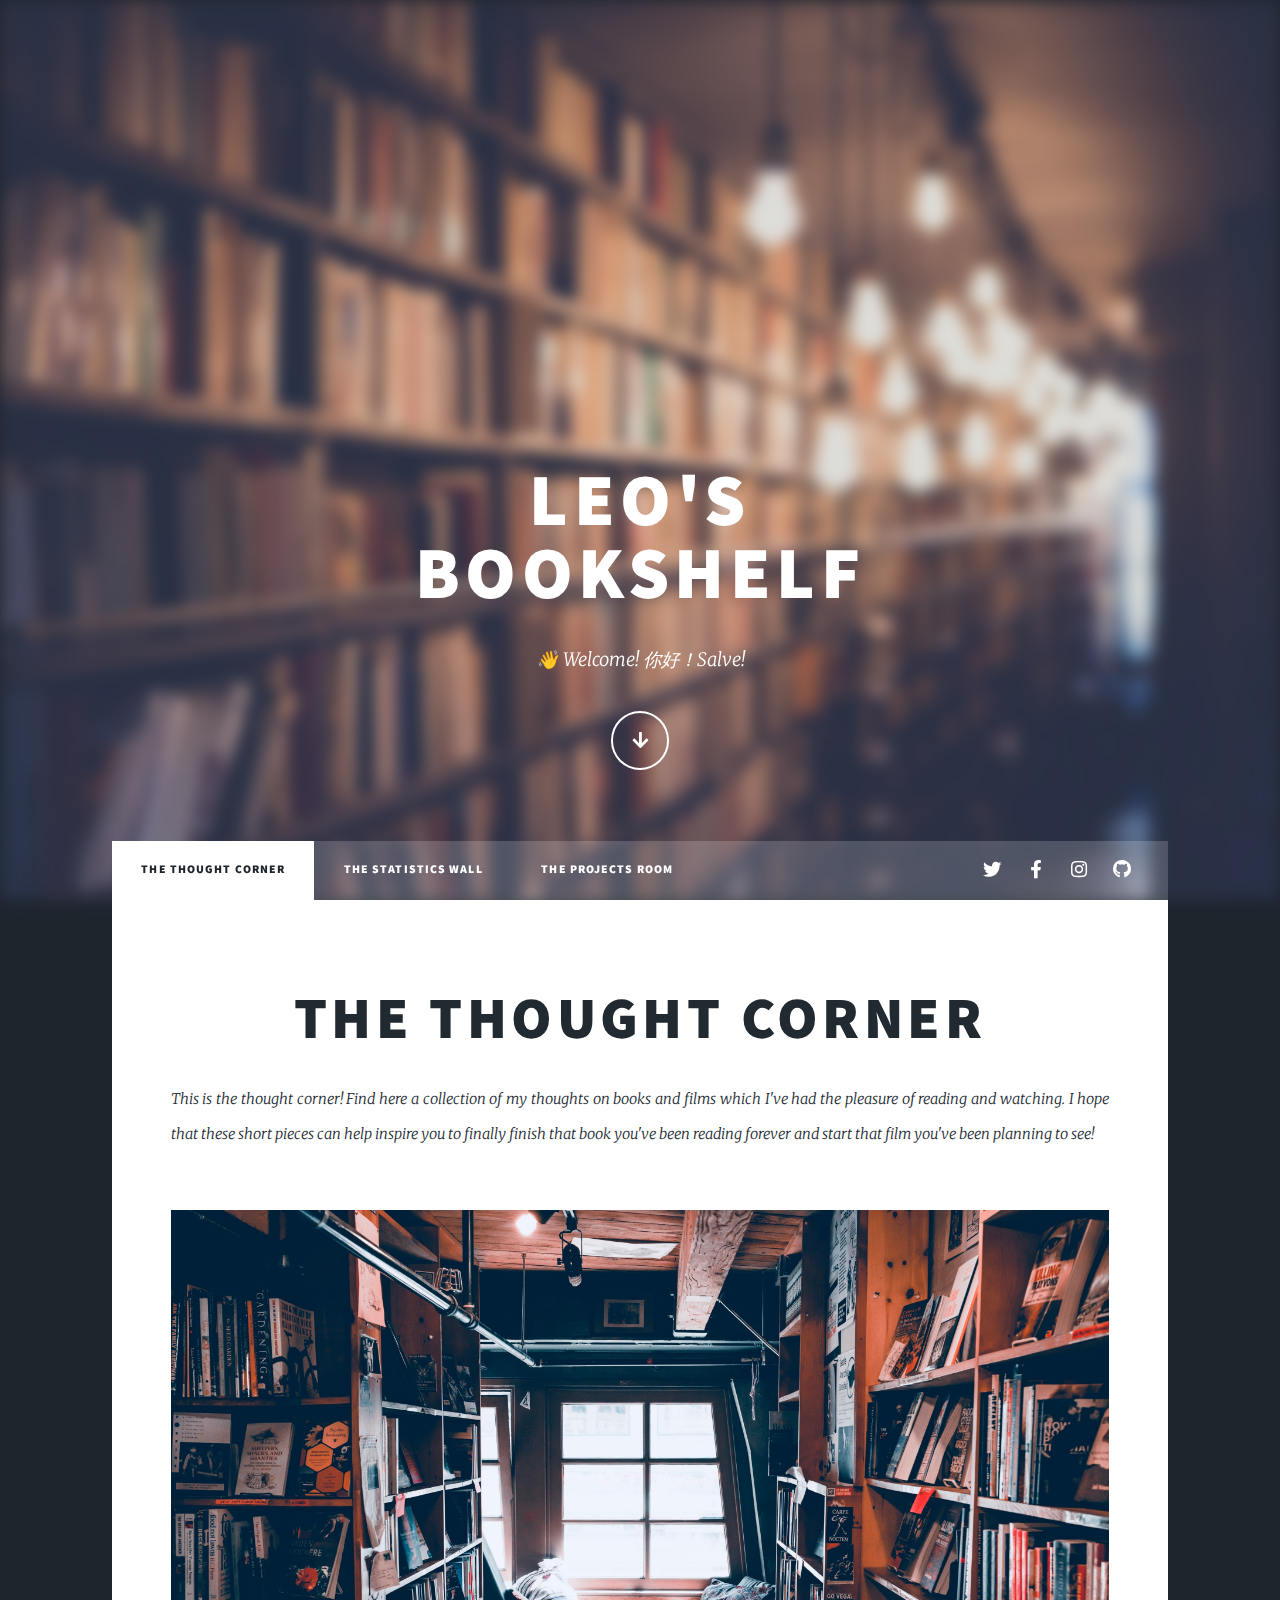
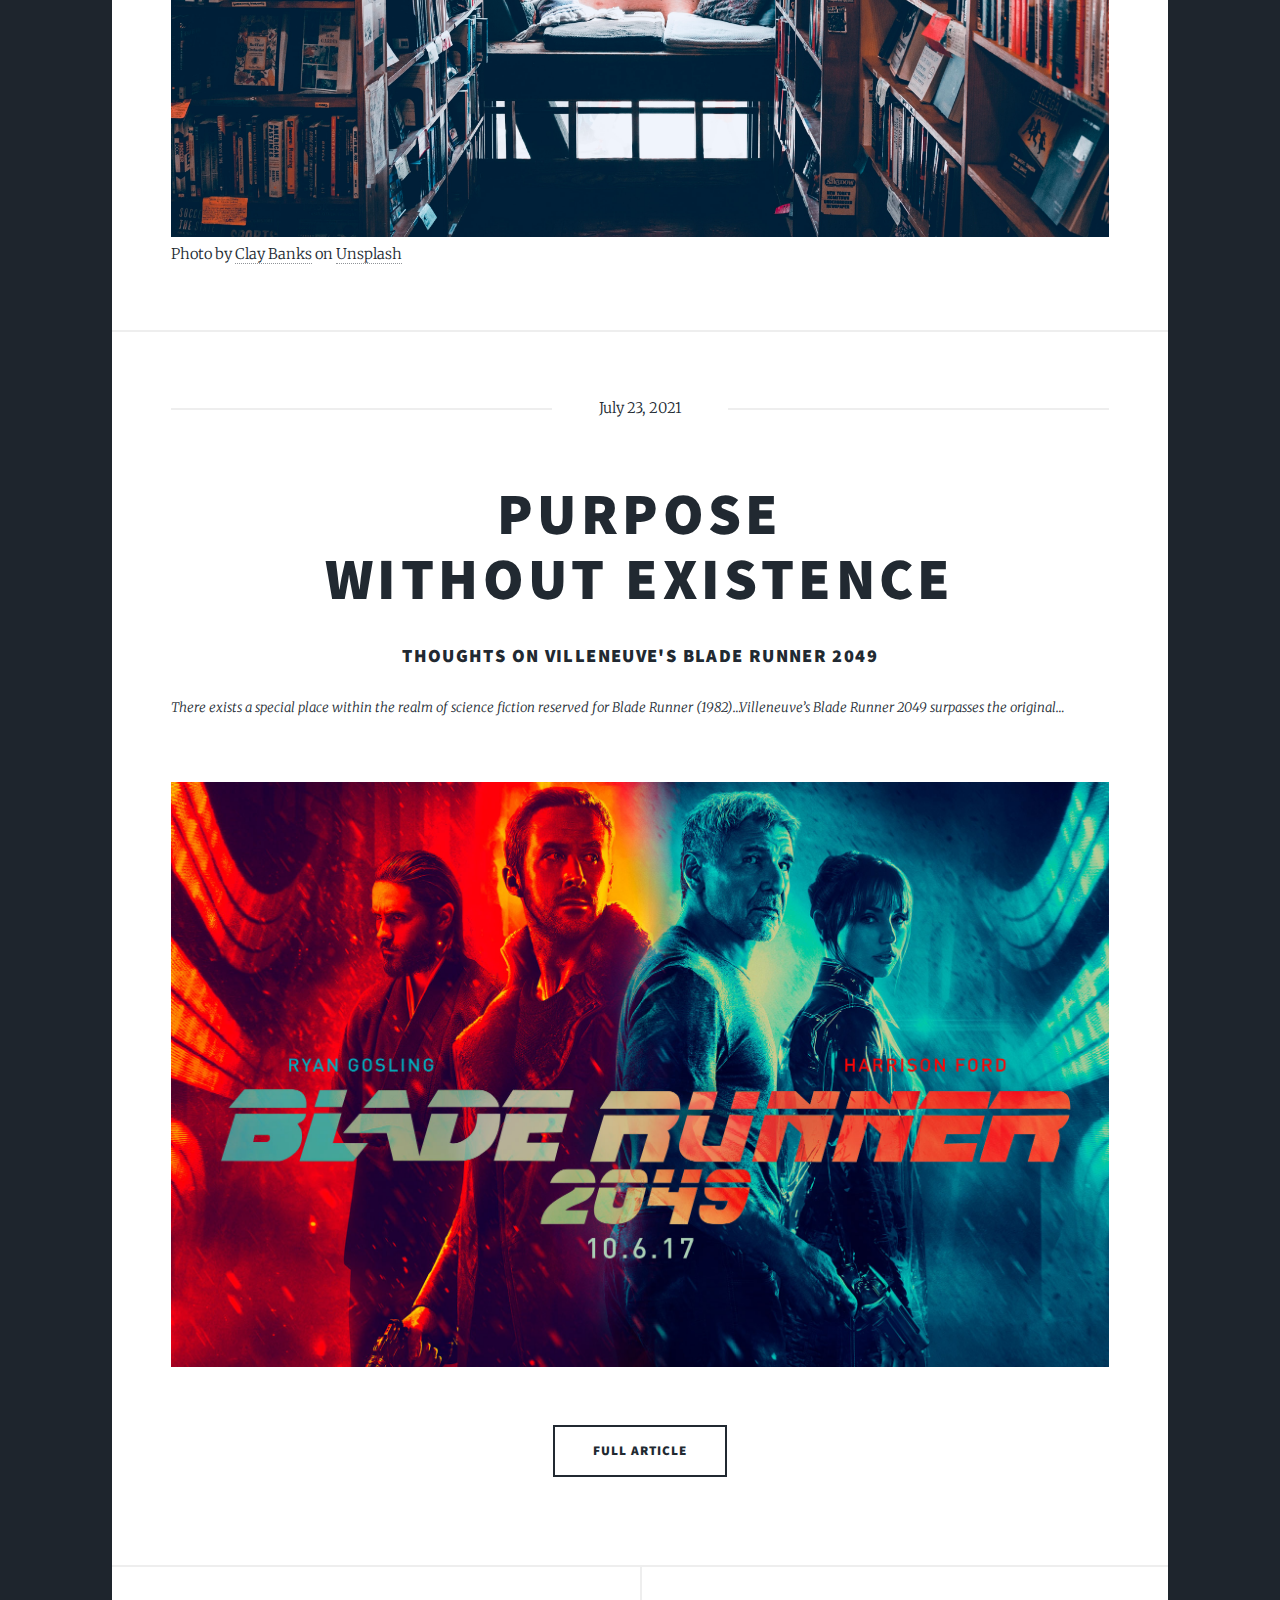
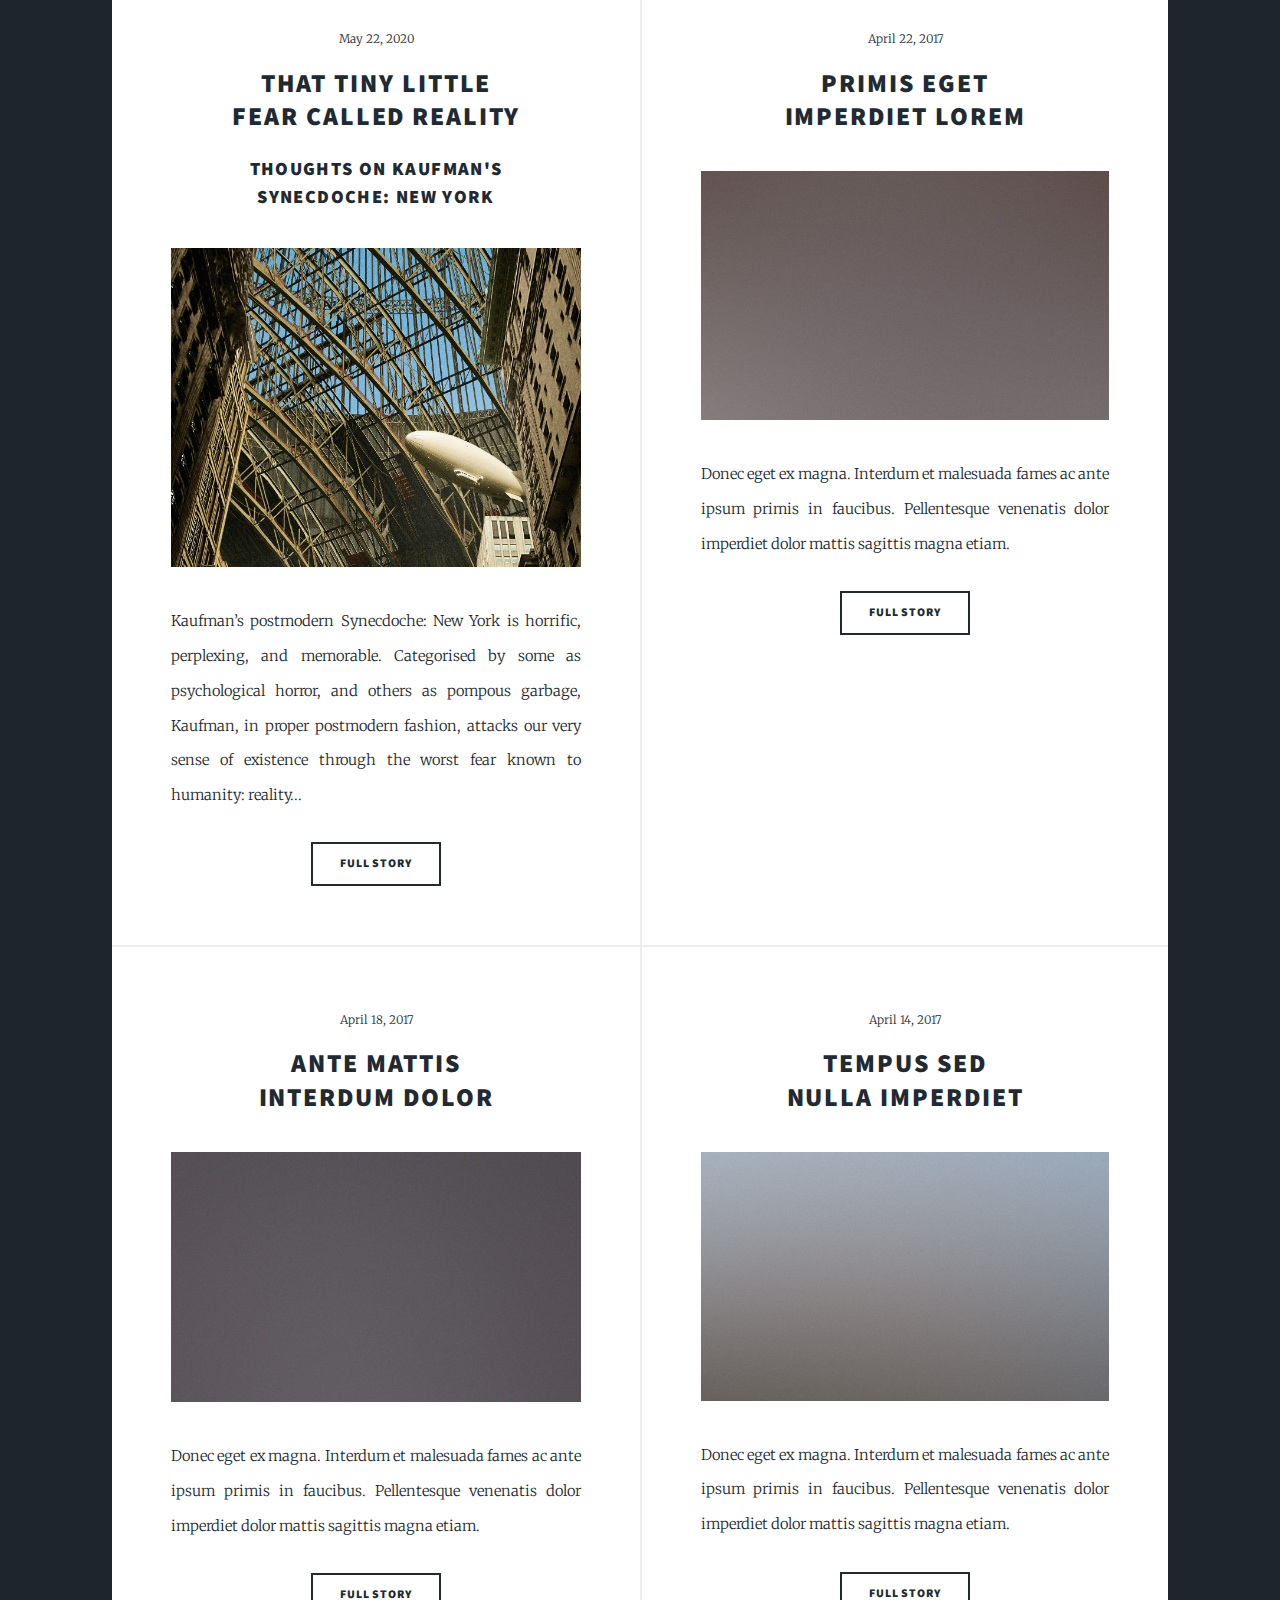
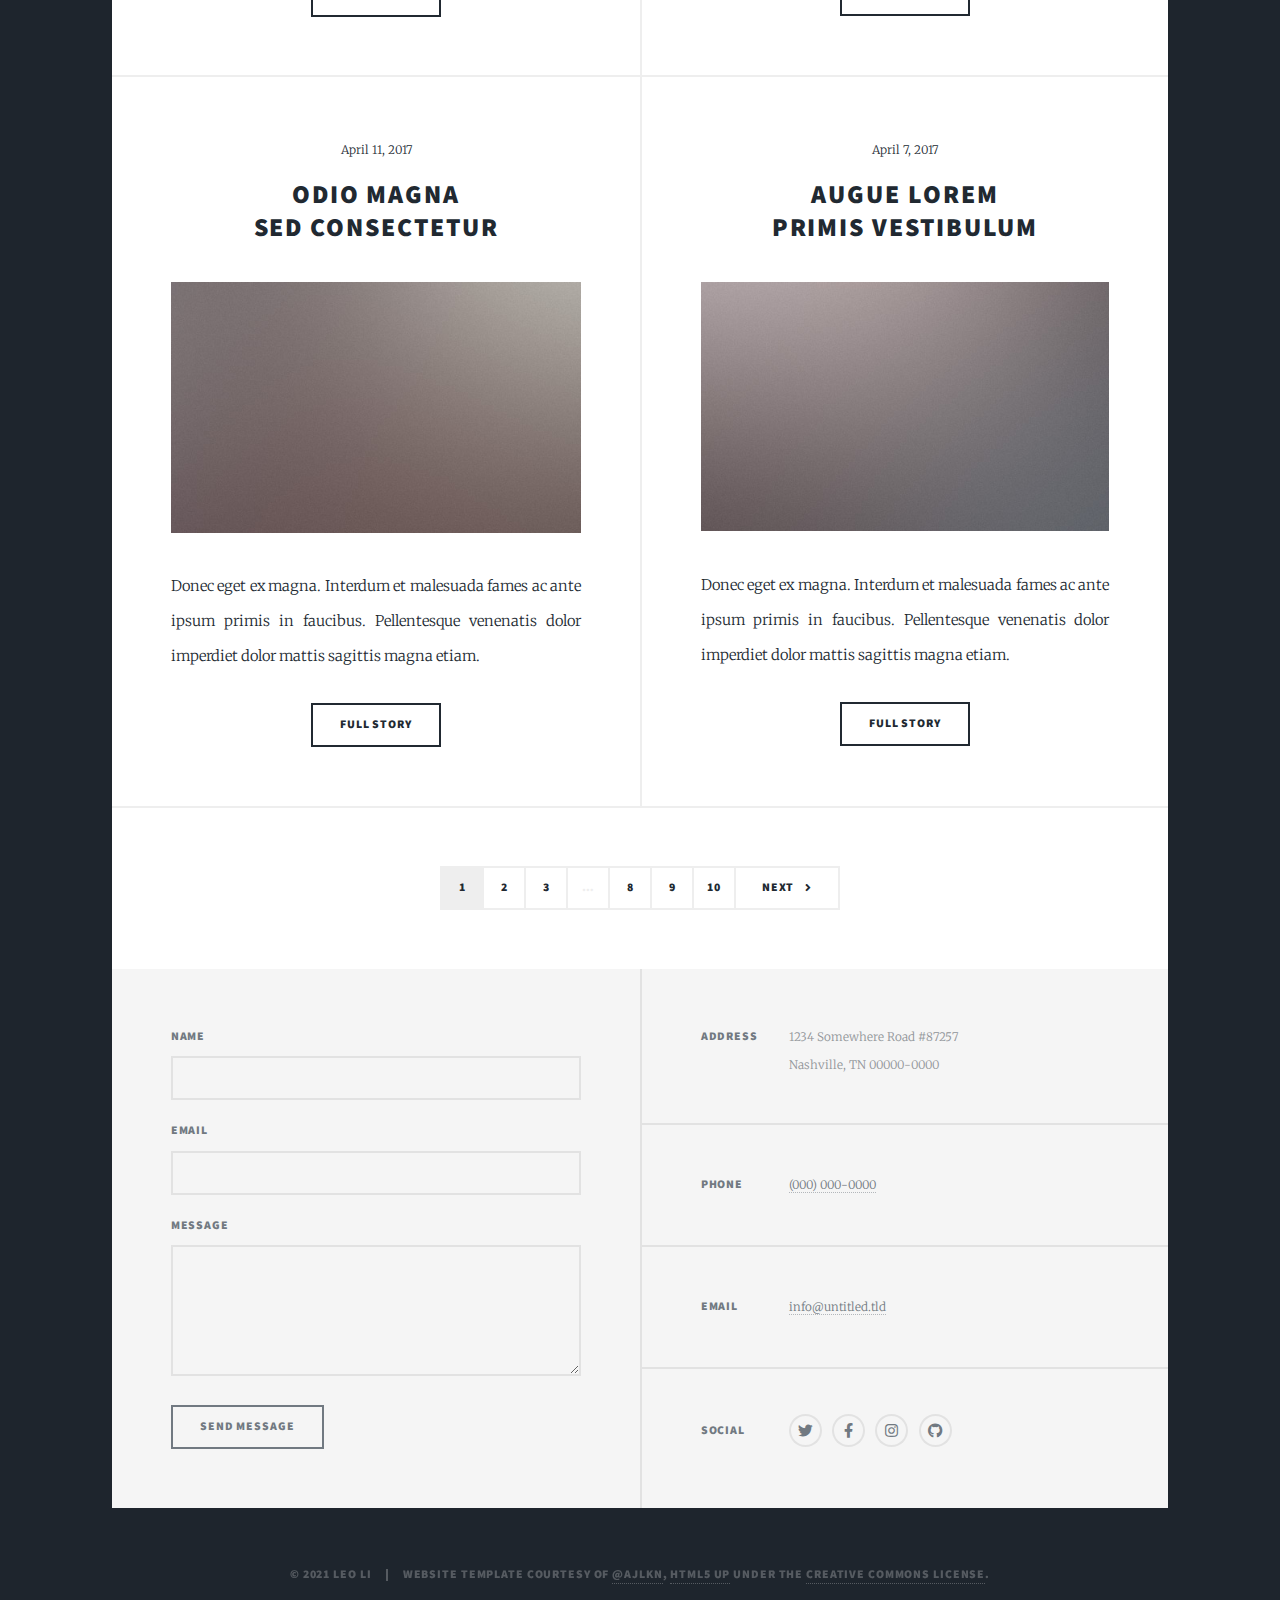
==== index.html @ bc98d0fc "testing past post using synecdoche-ny" ====
<!DOCTYPE HTML>
<html>
	<head>
		<title>Leo's Bookshelf</title>
		<meta charset="utf-8" />
		<meta name="viewport" content="width=device-width, initial-scale=1, user-scalable=no" />
		<link rel="stylesheet" href="assets/css/main.css" />
		<link rel="apple-touch-icon-precomposed" sizes="57x57" href="images/favicon-114.png" />
		<link rel="apple-touch-icon-precomposed" sizes="114x114" href="images/favicon-114.png" />
		<link rel="apple-touch-icon-precomposed" sizes="72x72" href="images/favicon-144.png" />
		<link rel="apple-touch-icon-precomposed" sizes="144x144" href="images/favicon-144.png" />
		<link rel="shortcut icon" sizes="128x128" href="images/favicon-128.icns" />
		<link rel="icon" href="images/favicon.png" type="image/x-icon" />
		<link rel="icon" href="images/favicon-144.png" />
		<noscript><link rel="stylesheet" href="assets/css/noscript.css" /></noscript>
	</head>
	<body class="is-preload">

		<!-- Wrapper -->
			<div id="wrapper" class="fade-in">
				
				<!-- Intro -->
					<div id="intro">
						<h1>Leo's<br />
						Bookshelf</h1>
						<p>👋 Welcome! 你好！Salve!</p>
						<ul class="actions">
							<li><a href="#header" class="button icon solid solo fa-arrow-down scrolly">Continue</a></li>
						</ul>
					</div>

				<!-- Header -->
					<header id="header">
						<a href="index.html" class="logo">Leo's Bookshelf</a>
					</header>

				<!-- Nav -->
					<nav id="nav">
						<ul class="links">
							<li class="active"><a href="index.html">The Thought Corner</a></li>
							<li><a href="the-stats-wall.html">The Statistics Wall</a></li>
							<li><a href="the-projects-room.html">The Projects Room</a></li>
						</ul>
						<ul class="icons">
							<li><a href="#" class="icon brands fa-twitter"><span class="label">Twitter</span></a></li>
							<li><a href="#" class="icon brands fa-facebook-f"><span class="label">Facebook</span></a></li>
							<li><a href="#" class="icon brands fa-instagram"><span class="label">Instagram</span></a></li>
							<li><a href="https://github.com/brazenpottle" class="icon brands fa-github"><span class="label">GitHub</span></a></li>
						</ul>
					</nav>

				<!-- Main -->
					<div id="main">
						<!-- Welcome Message -->
							<article class="post featured">
								<header class="major">
									<h2>The Thought Corner</h2>
									<p class="featured-text">This is the thought corner! Find here
										a collection of my thoughts on books and
										films which I've had the pleasure of 
										reading and watching. I hope that these
										short pieces can help inspire you to finally 
										finish that book you've been reading forever 
										and start that film you've been planning 
										to see!</p>
								</header>
								<a href="#" class="image welcome"><img src="images/thought-corner.jpg" alt="" /></a>
								<caption>Photo by <a href="https://unsplash.com/@claybanks?utm_source=unsplash&utm_medium=referral&utm_content=creditCopyText">Clay Banks</a> on <a href="https://unsplash.com/s/photos/room?utm_source=unsplash&utm_medium=referral&utm_content=creditCopyText">Unsplash</a></caption>
							</article>

						<!-- Featured Post -->
							<article class="post featured">
								<header class="major">
									<span class="date">July 23, 2021</span>
									<h2><a href="#">Purpose<br />
									Without Existence</a></h2>
									<h3>Thoughts on Villeneuve's Blade Runner 2049</h3>
									<p class="featured-text">There exists a special place within the 
										realm of science fiction reserved for 
										Blade Runner (1982)…Villeneuve’s Blade 
										Runner 2049 surpasses the original…
									</p>
								</header>
								<a href="#" class="image main"><img src="images/blade-runner-2049/poster.jpg" alt="" /></a>
								<ul class="actions special">
									<li><a href="#" class="button large">Full Article</a></li>
								</ul>
							</article>

						<!-- Posts -->
							<section class="posts">
								<article>
									<header>
										<span class="date">May 22, 2020</span>
										<h2><a href="#">That Tiny Little<br />
										Fear Called Reality</a></h2>
										<h3>Thoughts on Kaufman's <br/> Synecdoche: New York</h3>
									</header>
									<a href="#" class="image fit"><img src="images/synecdoche-new-york/poster.jpg" alt="" /></a>
									<p>Kaufman’s postmodern Synecdoche: New York
										is horrific, perplexing, and memorable.
										Categorised by some as psychological 
										horror, and others as pompous garbage, 
										Kaufman, in proper postmodern fashion,
										attacks our very sense of existence 
										through the worst fear known to 
										humanity: reality...</p>
									<ul class="actions special">
										<li><a href="#" class="button">Full Story</a></li>
									</ul>
								</article>
								<article>
									<header>
										<span class="date">April 22, 2017</span>
										<h2><a href="#">Primis eget<br />
										imperdiet lorem</a></h2>
									</header>
									<a href="#" class="image fit"><img src="images/pic03.jpg" alt="" /></a>
									<p>Donec eget ex magna. Interdum et malesuada fames ac ante ipsum primis in faucibus. Pellentesque venenatis dolor imperdiet dolor mattis sagittis magna etiam.</p>
									<ul class="actions special">
										<li><a href="#" class="button">Full Story</a></li>
									</ul>
								</article>
								<article>
									<header>
										<span class="date">April 18, 2017</span>
										<h2><a href="#">Ante mattis<br />
										interdum dolor</a></h2>
									</header>
									<a href="#" class="image fit"><img src="images/pic04.jpg" alt="" /></a>
									<p>Donec eget ex magna. Interdum et malesuada fames ac ante ipsum primis in faucibus. Pellentesque venenatis dolor imperdiet dolor mattis sagittis magna etiam.</p>
									<ul class="actions special">
										<li><a href="#" class="button">Full Story</a></li>
									</ul>
								</article>
								<article>
									<header>
										<span class="date">April 14, 2017</span>
										<h2><a href="#">Tempus sed<br />
										nulla imperdiet</a></h2>
									</header>
									<a href="#" class="image fit"><img src="images/pic05.jpg" alt="" /></a>
									<p>Donec eget ex magna. Interdum et malesuada fames ac ante ipsum primis in faucibus. Pellentesque venenatis dolor imperdiet dolor mattis sagittis magna etiam.</p>
									<ul class="actions special">
										<li><a href="#" class="button">Full Story</a></li>
									</ul>
								</article>
								<article>
									<header>
										<span class="date">April 11, 2017</span>
										<h2><a href="#">Odio magna<br />
										sed consectetur</a></h2>
									</header>
									<a href="#" class="image fit"><img src="images/pic06.jpg" alt="" /></a>
									<p>Donec eget ex magna. Interdum et malesuada fames ac ante ipsum primis in faucibus. Pellentesque venenatis dolor imperdiet dolor mattis sagittis magna etiam.</p>
									<ul class="actions special">
										<li><a href="#" class="button">Full Story</a></li>
									</ul>
								</article>
								<article>
									<header>
										<span class="date">April 7, 2017</span>
										<h2><a href="#">Augue lorem<br />
										primis vestibulum</a></h2>
									</header>
									<a href="#" class="image fit"><img src="images/pic07.jpg" alt="" /></a>
									<p>Donec eget ex magna. Interdum et malesuada fames ac ante ipsum primis in faucibus. Pellentesque venenatis dolor imperdiet dolor mattis sagittis magna etiam.</p>
									<ul class="actions special">
										<li><a href="#" class="button">Full Story</a></li>
									</ul>
								</article>
							</section>

						<!-- Footer -->
							<footer>
								<div class="pagination">
									<!--<a href="#" class="previous">Prev</a>-->
									<a href="#" class="page active">1</a>
									<a href="#" class="page">2</a>
									<a href="#" class="page">3</a>
									<span class="extra">&hellip;</span>
									<a href="#" class="page">8</a>
									<a href="#" class="page">9</a>
									<a href="#" class="page">10</a>
									<a href="#" class="next">Next</a>
								</div>
							</footer>

					</div>

				<!-- Footer -->
					<footer id="footer">
						<section>
							<form method="post" action="#">
								<div class="fields">
									<div class="field">
										<label for="name">Name</label>
										<input type="text" name="name" id="name" />
									</div>
									<div class="field">
										<label for="email">Email</label>
										<input type="text" name="email" id="email" />
									</div>
									<div class="field">
										<label for="message">Message</label>
										<textarea name="message" id="message" rows="3"></textarea>
									</div>
								</div>
								<ul class="actions">
									<li><input type="submit" value="Send Message" /></li>
								</ul>
							</form>
						</section>
						<section class="split contact">
							<section class="alt">
								<h3>Address</h3>
								<p>1234 Somewhere Road #87257<br />
								Nashville, TN 00000-0000</p>
							</section>
							<section>
								<h3>Phone</h3>
								<p><a href="#">(000) 000-0000</a></p>
							</section>
							<section>
								<h3>Email</h3>
								<p><a href="#">info@untitled.tld</a></p>
							</section>
							<section>
								<h3>Social</h3>
								<ul class="icons alt">
									<li><a href="#" class="icon brands alt fa-twitter"><span class="label">Twitter</span></a></li>
									<li><a href="#" class="icon brands alt fa-facebook-f"><span class="label">Facebook</span></a></li>
									<li><a href="#" class="icon brands alt fa-instagram"><span class="label">Instagram</span></a></li>
									<li><a href="#" class="icon brands alt fa-github"><span class="label">GitHub</span></a></li>
								</ul>
							</section>
						</section>
					</footer>

				<!-- Copyright -->
					<div id="copyright">
						<ul><li>&copy; 2021 Leo Li</li><li>Website Template Courtesy of <a href="https://twitter.com/ajlkn">@ajlkn</a>, <a href="https://html5up.net">HTML5 UP</a>
							under the <a href="https://html5up.net/license">Creative Commons license</a>.</li></ul>
					</div>

			</div>

		<!-- Scripts -->
			<script src="assets/js/jquery.min.js"></script>
			<script src="assets/js/jquery.scrollex.min.js"></script>
			<script src="assets/js/jquery.scrolly.min.js"></script>
			<script src="assets/js/browser.min.js"></script>
			<script src="assets/js/breakpoints.min.js"></script>
			<script src="assets/js/util.js"></script>
			<script src="assets/js/main.js"></script>

	</body>
</html>
---- assets/css/main.css ----
@import url(fontawesome-all.min.css);
@import url("https://fonts.googleapis.com/css?family=Merriweather:300,700,300italic,700italic|Source+Sans+Pro:900");

/*
	Massively by HTML5 UP
	html5up.net | @ajlkn
	Free for personal and commercial use under the CCA 3.0 license (html5up.net/license)
*/

html, body, div, span, applet, object,
iframe, h1, h2, h3, h4, h5, h6, p, blockquote,
pre, a, abbr, acronym, address, big, cite,
code, del, dfn, em, img, ins, kbd, q, s, samp,
small, strike, strong, sub, sup, tt, var, b,
u, i, center, dl, dt, dd, ol, ul, li, fieldset,
form, label, legend, table, caption, tbody,
tfoot, thead, tr, th, td, article, aside,
canvas, details, embed, figure, figcaption,
footer, header, hgroup, menu, nav, output, ruby,
section, summary, time, mark, audio, video {
	margin: 0;
	padding: 0;
	border: 0;
	font-size: 100%;
	font: inherit;
	vertical-align: baseline;}

article, aside, details, figcaption, figure,
footer, header, hgroup, menu, nav, section {
	display: block;}

body {
	line-height: 1;
}

ol, ul {
	list-style: none;
}

blockquote, q {
	quotes: none;
}

	blockquote:before, blockquote:after, q:before, q:after {
		content: '';
		content: none;
	}

table {
	border-collapse: collapse;
	border-spacing: 0;
}

body {
	-webkit-text-size-adjust: none;
}

mark {
	background-color: transparent;
	color: inherit;
}

input::-moz-focus-inner {
	border: 0;
	padding: 0;
}

input, select, textarea {
	-moz-appearance: none;
	-webkit-appearance: none;
	-ms-appearance: none;
	appearance: none;
}

/* Basic */

	@-ms-viewport {
		width: device-width;
	}

	body {
		-ms-overflow-style: scrollbar;
	}

	@media screen and (max-width: 480px) {

		html, body {
			min-width: 320px;
		}

	}

	html {
		box-sizing: border-box;
	}

	*, *:before, *:after {
		box-sizing: inherit;
	}

	body {
		background-color: #1e252d;
	}

		body.is-preload *, body.is-preload *:before, body.is-preload *:after {
			-moz-animation: none !important;
			-webkit-animation: none !important;
			-ms-animation: none !important;
			animation: none !important;
			-moz-transition: none !important;
			-webkit-transition: none !important;
			-ms-transition: none !important;
			transition: none !important;
		}

/* Type */

	html {
		font-size: 16pt;
	}

		@media screen and (max-width: 1680px) {

			html {
				font-size: 12pt;
			}

		}

		@media screen and (max-width: 1280px) {

			html {
				font-size: 11pt;
			}

		}

		@media screen and (max-width: 360px) {

			html {
				font-size: 10pt;
			}

		}

	body {
		color: #212931;
	}

	body, input, select, textarea {
		font-family: "Merriweather", Georgia, serif;
		font-weight: 300;
		font-size: 1rem;
		line-height: 2.375;
	}

	a {
		-moz-transition: color 0.2s ease-in-out, background-color 0.2s ease-in-out, border-color 0.2s ease-in-out, box-shadow 0.2s ease-in-out;
		-webkit-transition: color 0.2s ease-in-out, background-color 0.2s ease-in-out, border-color 0.2s ease-in-out, box-shadow 0.2s ease-in-out;
		-ms-transition: color 0.2s ease-in-out, background-color 0.2s ease-in-out, border-color 0.2s ease-in-out, box-shadow 0.2s ease-in-out;
		transition: color 0.2s ease-in-out, background-color 0.2s ease-in-out, border-color 0.2s ease-in-out, box-shadow 0.2s ease-in-out;
		border-bottom: dotted 1px;
		text-decoration: none;
	}

		a:hover {
			border-bottom-color: transparent;
		}

	strong, b {
		font-weight: 600;
	}

	em, i {
		font-style: italic;
	}

	p {
		text-align: justify;
		margin: 0 0 2rem 0;
	}

	h1, h2, h3, h4, h5, h6 {
		font-family: "Source Sans Pro", Helvetica, sans-serif;
		font-weight: 900;
		line-height: 1.5;
		letter-spacing: 0.075em;
		text-transform: uppercase;
		margin: 0 0 1rem 0;
	}

		h1 a, h2 a, h3 a, h4 a, h5 a, h6 a {
			border-bottom: 0;
			color: inherit;
			text-decoration: none;
		}

	h1 {
		font-size: 4rem;
		line-height: 1.1;
		margin: 0 0 2rem 0;
	}

	h2 {
		font-size: 1.75rem;
		line-height: 1.3;
		margin: 0 0 1.5rem 0;
	}

	h3 {
		font-size: 1.25rem;
		margin: 0 0 1.5rem 0;
	}

	h4 {
		font-size: 1rem;
	}

	h5 {
		font-size: 0.9rem;
	}

	h6 {
		font-size: 0.8rem;
	}

	sub {
		font-size: 0.8rem;
		position: relative;
		top: 0.5rem;
	}

	sup {
		font-size: 0.8rem;
		position: relative;
		top: -0.5rem;
	}

	blockquote {
		border-left: solid 4px;
		font-style: italic;
		margin: 0 0 2rem 0;
		padding: 0.5rem 0 0.5rem 2rem;
	}

	code {
		border: solid 2px;
		font-family: "Courier New", monospace;
		font-size: 0.9rem;
		margin: 0 0.25rem;
		padding: 0.25rem 0.65rem;
	}

	pre {
		-webkit-overflow-scrolling: touch;
		font-family: "Courier New", monospace;
		font-size: 0.9rem;
		margin: 0 0 2rem 0;
	}

		pre code {
			display: block;
			line-height: 1.75;
			padding: 1rem 1.5rem;
			overflow-x: auto;
		}

	hr {
		border: 0;
		border-bottom: solid 2px;
		margin: 3rem 0;
	}

		hr.major {
			margin: 5rem 0;
		}

	.align-left {
		text-align: left;
	}

	.align-center {
		text-align: center;
	}

	.align-right {
		text-align: right;
	}

	input, select, textarea {
		color: #212931;
	}

	a {
		color: #212931;
		border-bottom-color: rgba(33, 41, 49, 0.5);
	}

		a:hover {
			border-bottom-color: transparent;
			color: #18bfef !important;
		}

	strong, b {
		color: #212931;
	}

	h1, h2, h3, h4, h5, h6 {
		color: #212931;
	}

	blockquote {
		border-left-color: #eeeeee;
	}

	code {
		background: rgba(220, 220, 220, 0.25);
		border-color: #eeeeee;
	}

	hr {
		border-bottom-color: #eeeeee;
	}

/* Row */

	.row {
		display: flex;
		flex-wrap: wrap;
		box-sizing: border-box;
		align-items: stretch;
	}

		.row > * {
			box-sizing: border-box;
		}

		.row.gtr-uniform > * > :last-child {
			margin-bottom: 0;
		}

		.row.aln-left {
			justify-content: flex-start;
		}

		.row.aln-center {
			justify-content: center;
		}

		.row.aln-right {
			justify-content: flex-end;
		}

		.row.aln-top {
			align-items: flex-start;
		}

		.row.aln-middle {
			align-items: center;
		}

		.row.aln-bottom {
			align-items: flex-end;
		}

		.row > .imp {
			order: -1;
		}

		.row > .col-1 {
			width: 8.33333%;
		}

		.row > .off-1 {
			margin-left: 8.33333%;
		}

		.row > .col-2 {
			width: 16.66667%;
		}

		.row > .off-2 {
			margin-left: 16.66667%;
		}

		.row > .col-3 {
			width: 25%;
		}

		.row > .off-3 {
			margin-left: 25%;
		}

		.row > .col-4 {
			width: 33.33333%;
		}

		.row > .off-4 {
			margin-left: 33.33333%;
		}

		.row > .col-5 {
			width: 41.66667%;
		}

		.row > .off-5 {
			margin-left: 41.66667%;
		}

		.row > .col-6 {
			width: 50%;
		}

		.row > .off-6 {
			margin-left: 50%;
		}

		.row > .col-7 {
			width: 58.33333%;
		}

		.row > .off-7 {
			margin-left: 58.33333%;
		}

		.row > .col-8 {
			width: 66.66667%;
		}

		.row > .off-8 {
			margin-left: 66.66667%;
		}

		.row > .col-9 {
			width: 75%;
		}

		.row > .off-9 {
			margin-left: 75%;
		}

		.row > .col-10 {
			width: 83.33333%;
		}

		.row > .off-10 {
			margin-left: 83.33333%;
		}

		.row > .col-11 {
			width: 91.66667%;
		}

		.row > .off-11 {
			margin-left: 91.66667%;
		}

		.row > .col-12 {
			width: 100%;
		}

		.row > .off-12 {
			margin-left: 100%;
		}

		.row.gtr-0 {
			margin-top: 0;
			margin-left: 0rem;
		}

			.row.gtr-0 > * {
				padding: 0 0 0 0rem;
			}

			.row.gtr-0.gtr-uniform {
				margin-top: 0rem;
			}

				.row.gtr-0.gtr-uniform > * {
					padding-top: 0rem;
				}

		.row.gtr-25 {
			margin-top: 0;
			margin-left: -0.375rem;
		}

			.row.gtr-25 > * {
				padding: 0 0 0 0.375rem;
			}

			.row.gtr-25.gtr-uniform {
				margin-top: -0.375rem;
			}

				.row.gtr-25.gtr-uniform > * {
					padding-top: 0.375rem;
				}

		.row.gtr-50 {
			margin-top: 0;
			margin-left: -0.75rem;
		}

			.row.gtr-50 > * {
				padding: 0 0 0 0.75rem;
			}

			.row.gtr-50.gtr-uniform {
				margin-top: -0.75rem;
			}

				.row.gtr-50.gtr-uniform > * {
					padding-top: 0.75rem;
				}

		.row {
			margin-top: 0;
			margin-left: -1.5rem;
		}

			.row > * {
				padding: 0 0 0 1.5rem;
			}

			.row.gtr-uniform {
				margin-top: -1.5rem;
			}

				.row.gtr-uniform > * {
					padding-top: 1.5rem;
				}

		.row.gtr-150 {
			margin-top: 0;
			margin-left: -2.25rem;
		}

			.row.gtr-150 > * {
				padding: 0 0 0 2.25rem;
			}

			.row.gtr-150.gtr-uniform {
				margin-top: -2.25rem;
			}

				.row.gtr-150.gtr-uniform > * {
					padding-top: 2.25rem;
				}

		.row.gtr-200 {
			margin-top: 0;
			margin-left: -3rem;
		}

			.row.gtr-200 > * {
				padding: 0 0 0 3rem;
			}

			.row.gtr-200.gtr-uniform {
				margin-top: -3rem;
			}

				.row.gtr-200.gtr-uniform > * {
					padding-top: 3rem;
				}

		@media screen and (max-width: 1680px) {

			.row {
				display: flex;
				flex-wrap: wrap;
				box-sizing: border-box;
				align-items: stretch;
			}

				.row > * {
					box-sizing: border-box;
				}

				.row.gtr-uniform > * > :last-child {
					margin-bottom: 0;
				}

				.row.aln-left {
					justify-content: flex-start;
				}

				.row.aln-center {
					justify-content: center;
				}

				.row.aln-right {
					justify-content: flex-end;
				}

				.row.aln-top {
					align-items: flex-start;
				}

				.row.aln-middle {
					align-items: center;
				}

				.row.aln-bottom {
					align-items: flex-end;
				}

				.row > .imp-xlarge {
					order: -1;
				}

				.row > .col-1-xlarge {
					width: 8.33333%;
				}

				.row > .off-1-xlarge {
					margin-left: 8.33333%;
				}

				.row > .col-2-xlarge {
					width: 16.66667%;
				}

				.row > .off-2-xlarge {
					margin-left: 16.66667%;
				}

				.row > .col-3-xlarge {
					width: 25%;
				}

				.row > .off-3-xlarge {
					margin-left: 25%;
				}

				.row > .col-4-xlarge {
					width: 33.33333%;
				}

				.row > .off-4-xlarge {
					margin-left: 33.33333%;
				}

				.row > .col-5-xlarge {
					width: 41.66667%;
				}

				.row > .off-5-xlarge {
					margin-left: 41.66667%;
				}

				.row > .col-6-xlarge {
					width: 50%;
				}

				.row > .off-6-xlarge {
					margin-left: 50%;
				}

				.row > .col-7-xlarge {
					width: 58.33333%;
				}

				.row > .off-7-xlarge {
					margin-left: 58.33333%;
				}

				.row > .col-8-xlarge {
					width: 66.66667%;
				}

				.row > .off-8-xlarge {
					margin-left: 66.66667%;
				}

				.row > .col-9-xlarge {
					width: 75%;
				}

				.row > .off-9-xlarge {
					margin-left: 75%;
				}

				.row > .col-10-xlarge {
					width: 83.33333%;
				}

				.row > .off-10-xlarge {
					margin-left: 83.33333%;
				}

				.row > .col-11-xlarge {
					width: 91.66667%;
				}

				.row > .off-11-xlarge {
					margin-left: 91.66667%;
				}

				.row > .col-12-xlarge {
					width: 100%;
				}

				.row > .off-12-xlarge {
					margin-left: 100%;
				}

				.row.gtr-0 {
					margin-top: 0;
					margin-left: 0rem;
				}

					.row.gtr-0 > * {
						padding: 0 0 0 0rem;
					}

					.row.gtr-0.gtr-uniform {
						margin-top: 0rem;
					}

						.row.gtr-0.gtr-uniform > * {
							padding-top: 0rem;
						}

				.row.gtr-25 {
					margin-top: 0;
					margin-left: -0.375rem;
				}

					.row.gtr-25 > * {
						padding: 0 0 0 0.375rem;
					}

					.row.gtr-25.gtr-uniform {
						margin-top: -0.375rem;
					}

						.row.gtr-25.gtr-uniform > * {
							padding-top: 0.375rem;
						}

				.row.gtr-50 {
					margin-top: 0;
					margin-left: -0.75rem;
				}

					.row.gtr-50 > * {
						padding: 0 0 0 0.75rem;
					}

					.row.gtr-50.gtr-uniform {
						margin-top: -0.75rem;
					}

						.row.gtr-50.gtr-uniform > * {
							padding-top: 0.75rem;
						}

				.row {
					margin-top: 0;
					margin-left: -1.5rem;
				}

					.row > * {
						padding: 0 0 0 1.5rem;
					}

					.row.gtr-uniform {
						margin-top: -1.5rem;
					}

						.row.gtr-uniform > * {
							padding-top: 1.5rem;
						}

				.row.gtr-150 {
					margin-top: 0;
					margin-left: -2.25rem;
				}

					.row.gtr-150 > * {
						padding: 0 0 0 2.25rem;
					}

					.row.gtr-150.gtr-uniform {
						margin-top: -2.25rem;
					}

						.row.gtr-150.gtr-uniform > * {
							padding-top: 2.25rem;
						}

				.row.gtr-200 {
					margin-top: 0;
					margin-left: -3rem;
				}

					.row.gtr-200 > * {
						padding: 0 0 0 3rem;
					}

					.row.gtr-200.gtr-uniform {
						margin-top: -3rem;
					}

						.row.gtr-200.gtr-uniform > * {
							padding-top: 3rem;
						}

		}

		@media screen and (max-width: 1280px) {

			.row {
				display: flex;
				flex-wrap: wrap;
				box-sizing: border-box;
				align-items: stretch;
			}

				.row > * {
					box-sizing: border-box;
				}

				.row.gtr-uniform > * > :last-child {
					margin-bottom: 0;
				}

				.row.aln-left {
					justify-content: flex-start;
				}

				.row.aln-center {
					justify-content: center;
				}

				.row.aln-right {
					justify-content: flex-end;
				}

				.row.aln-top {
					align-items: flex-start;
				}

				.row.aln-middle {
					align-items: center;
				}

				.row.aln-bottom {
					align-items: flex-end;
				}

				.row > .imp-large {
					order: -1;
				}

				.row > .col-1-large {
					width: 8.33333%;
				}

				.row > .off-1-large {
					margin-left: 8.33333%;
				}

				.row > .col-2-large {
					width: 16.66667%;
				}

				.row > .off-2-large {
					margin-left: 16.66667%;
				}

				.row > .col-3-large {
					width: 25%;
				}

				.row > .off-3-large {
					margin-left: 25%;
				}

				.row > .col-4-large {
					width: 33.33333%;
				}

				.row > .off-4-large {
					margin-left: 33.33333%;
				}

				.row > .col-5-large {
					width: 41.66667%;
				}

				.row > .off-5-large {
					margin-left: 41.66667%;
				}

				.row > .col-6-large {
					width: 50%;
				}

				.row > .off-6-large {
					margin-left: 50%;
				}

				.row > .col-7-large {
					width: 58.33333%;
				}

				.row > .off-7-large {
					margin-left: 58.33333%;
				}

				.row > .col-8-large {
					width: 66.66667%;
				}

				.row > .off-8-large {
					margin-left: 66.66667%;
				}

				.row > .col-9-large {
					width: 75%;
				}

				.row > .off-9-large {
					margin-left: 75%;
				}

				.row > .col-10-large {
					width: 83.33333%;
				}

				.row > .off-10-large {
					margin-left: 83.33333%;
				}

				.row > .col-11-large {
					width: 91.66667%;
				}

				.row > .off-11-large {
					margin-left: 91.66667%;
				}

				.row > .col-12-large {
					width: 100%;
				}

				.row > .off-12-large {
					margin-left: 100%;
				}

				.row.gtr-0 {
					margin-top: 0;
					margin-left: 0rem;
				}

					.row.gtr-0 > * {
						padding: 0 0 0 0rem;
					}

					.row.gtr-0.gtr-uniform {
						margin-top: 0rem;
					}

						.row.gtr-0.gtr-uniform > * {
							padding-top: 0rem;
						}

				.row.gtr-25 {
					margin-top: 0;
					margin-left: -0.375rem;
				}

					.row.gtr-25 > * {
						padding: 0 0 0 0.375rem;
					}

					.row.gtr-25.gtr-uniform {
						margin-top: -0.375rem;
					}

						.row.gtr-25.gtr-uniform > * {
							padding-top: 0.375rem;
						}

				.row.gtr-50 {
					margin-top: 0;
					margin-left: -0.75rem;
				}

					.row.gtr-50 > * {
						padding: 0 0 0 0.75rem;
					}

					.row.gtr-50.gtr-uniform {
						margin-top: -0.75rem;
					}

						.row.gtr-50.gtr-uniform > * {
							padding-top: 0.75rem;
						}

				.row {
					margin-top: 0;
					margin-left: -1.5rem;
				}

					.row > * {
						padding: 0 0 0 1.5rem;
					}

					.row.gtr-uniform {
						margin-top: -1.5rem;
					}

						.row.gtr-uniform > * {
							padding-top: 1.5rem;
						}

				.row.gtr-150 {
					margin-top: 0;
					margin-left: -2.25rem;
				}

					.row.gtr-150 > * {
						padding: 0 0 0 2.25rem;
					}

					.row.gtr-150.gtr-uniform {
						margin-top: -2.25rem;
					}

						.row.gtr-150.gtr-uniform > * {
							padding-top: 2.25rem;
						}

				.row.gtr-200 {
					margin-top: 0;
					margin-left: -3rem;
				}

					.row.gtr-200 > * {
						padding: 0 0 0 3rem;
					}

					.row.gtr-200.gtr-uniform {
						margin-top: -3rem;
					}

						.row.gtr-200.gtr-uniform > * {
							padding-top: 3rem;
						}

		}

		@media screen and (max-width: 980px) {

			.row {
				display: flex;
				flex-wrap: wrap;
				box-sizing: border-box;
				align-items: stretch;
			}

				.row > * {
					box-sizing: border-box;
				}

				.row.gtr-uniform > * > :last-child {
					margin-bottom: 0;
				}

				.row.aln-left {
					justify-content: flex-start;
				}

				.row.aln-center {
					justify-content: center;
				}

				.row.aln-right {
					justify-content: flex-end;
				}

				.row.aln-top {
					align-items: flex-start;
				}

				.row.aln-middle {
					align-items: center;
				}

				.row.aln-bottom {
					align-items: flex-end;
				}

				.row > .imp-medium {
					order: -1;
				}

				.row > .col-1-medium {
					width: 8.33333%;
				}

				.row > .off-1-medium {
					margin-left: 8.33333%;
				}

				.row > .col-2-medium {
					width: 16.66667%;
				}

				.row > .off-2-medium {
					margin-left: 16.66667%;
				}

				.row > .col-3-medium {
					width: 25%;
				}

				.row > .off-3-medium {
					margin-left: 25%;
				}

				.row > .col-4-medium {
					width: 33.33333%;
				}

				.row > .off-4-medium {
					margin-left: 33.33333%;
				}

				.row > .col-5-medium {
					width: 41.66667%;
				}

				.row > .off-5-medium {
					margin-left: 41.66667%;
				}

				.row > .col-6-medium {
					width: 50%;
				}

				.row > .off-6-medium {
					margin-left: 50%;
				}

				.row > .col-7-medium {
					width: 58.33333%;
				}

				.row > .off-7-medium {
					margin-left: 58.33333%;
				}

				.row > .col-8-medium {
					width: 66.66667%;
				}

				.row > .off-8-medium {
					margin-left: 66.66667%;
				}

				.row > .col-9-medium {
					width: 75%;
				}

				.row > .off-9-medium {
					margin-left: 75%;
				}

				.row > .col-10-medium {
					width: 83.33333%;
				}

				.row > .off-10-medium {
					margin-left: 83.33333%;
				}

				.row > .col-11-medium {
					width: 91.66667%;
				}

				.row > .off-11-medium {
					margin-left: 91.66667%;
				}

				.row > .col-12-medium {
					width: 100%;
				}

				.row > .off-12-medium {
					margin-left: 100%;
				}

				.row.gtr-0 {
					margin-top: 0;
					margin-left: 0rem;
				}

					.row.gtr-0 > * {
						padding: 0 0 0 0rem;
					}

					.row.gtr-0.gtr-uniform {
						margin-top: 0rem;
					}

						.row.gtr-0.gtr-uniform > * {
							padding-top: 0rem;
						}

				.row.gtr-25 {
					margin-top: 0;
					margin-left: -0.375rem;
				}

					.row.gtr-25 > * {
						padding: 0 0 0 0.375rem;
					}

					.row.gtr-25.gtr-uniform {
						margin-top: -0.375rem;
					}

						.row.gtr-25.gtr-uniform > * {
							padding-top: 0.375rem;
						}

				.row.gtr-50 {
					margin-top: 0;
					margin-left: -0.75rem;
				}

					.row.gtr-50 > * {
						padding: 0 0 0 0.75rem;
					}

					.row.gtr-50.gtr-uniform {
						margin-top: -0.75rem;
					}

						.row.gtr-50.gtr-uniform > * {
							padding-top: 0.75rem;
						}

				.row {
					margin-top: 0;
					margin-left: -1.5rem;
				}

					.row > * {
						padding: 0 0 0 1.5rem;
					}

					.row.gtr-uniform {
						margin-top: -1.5rem;
					}

						.row.gtr-uniform > * {
							padding-top: 1.5rem;
						}

				.row.gtr-150 {
					margin-top: 0;
					margin-left: -2.25rem;
				}

					.row.gtr-150 > * {
						padding: 0 0 0 2.25rem;
					}

					.row.gtr-150.gtr-uniform {
						margin-top: -2.25rem;
					}

						.row.gtr-150.gtr-uniform > * {
							padding-top: 2.25rem;
						}

				.row.gtr-200 {
					margin-top: 0;
					margin-left: -3rem;
				}

					.row.gtr-200 > * {
						padding: 0 0 0 3rem;
					}

					.row.gtr-200.gtr-uniform {
						margin-top: -3rem;
					}

						.row.gtr-200.gtr-uniform > * {
							padding-top: 3rem;
						}

		}

		@media screen and (max-width: 736px) {

			.row {
				display: flex;
				flex-wrap: wrap;
				box-sizing: border-box;
				align-items: stretch;
			}

				.row > * {
					box-sizing: border-box;
				}

				.row.gtr-uniform > * > :last-child {
					margin-bottom: 0;
				}

				.row.aln-left {
					justify-content: flex-start;
				}

				.row.aln-center {
					justify-content: center;
				}

				.row.aln-right {
					justify-content: flex-end;
				}

				.row.aln-top {
					align-items: flex-start;
				}

				.row.aln-middle {
					align-items: center;
				}

				.row.aln-bottom {
					align-items: flex-end;
				}

				.row > .imp-small {
					order: -1;
				}

				.row > .col-1-small {
					width: 8.33333%;
				}

				.row > .off-1-small {
					margin-left: 8.33333%;
				}

				.row > .col-2-small {
					width: 16.66667%;
				}

				.row > .off-2-small {
					margin-left: 16.66667%;
				}

				.row > .col-3-small {
					width: 25%;
				}

				.row > .off-3-small {
					margin-left: 25%;
				}

				.row > .col-4-small {
					width: 33.33333%;
				}

				.row > .off-4-small {
					margin-left: 33.33333%;
				}

				.row > .col-5-small {
					width: 41.66667%;
				}

				.row > .off-5-small {
					margin-left: 41.66667%;
				}

				.row > .col-6-small {
					width: 50%;
				}

				.row > .off-6-small {
					margin-left: 50%;
				}

				.row > .col-7-small {
					width: 58.33333%;
				}

				.row > .off-7-small {
					margin-left: 58.33333%;
				}

				.row > .col-8-small {
					width: 66.66667%;
				}

				.row > .off-8-small {
					margin-left: 66.66667%;
				}

				.row > .col-9-small {
					width: 75%;
				}

				.row > .off-9-small {
					margin-left: 75%;
				}

				.row > .col-10-small {
					width: 83.33333%;
				}

				.row > .off-10-small {
					margin-left: 83.33333%;
				}

				.row > .col-11-small {
					width: 91.66667%;
				}

				.row > .off-11-small {
					margin-left: 91.66667%;
				}

				.row > .col-12-small {
					width: 100%;
				}

				.row > .off-12-small {
					margin-left: 100%;
				}

				.row.gtr-0 {
					margin-top: 0;
					margin-left: 0rem;
				}

					.row.gtr-0 > * {
						padding: 0 0 0 0rem;
					}

					.row.gtr-0.gtr-uniform {
						margin-top: 0rem;
					}

						.row.gtr-0.gtr-uniform > * {
							padding-top: 0rem;
						}

				.row.gtr-25 {
					margin-top: 0;
					margin-left: -0.375rem;
				}

					.row.gtr-25 > * {
						padding: 0 0 0 0.375rem;
					}

					.row.gtr-25.gtr-uniform {
						margin-top: -0.375rem;
					}

						.row.gtr-25.gtr-uniform > * {
							padding-top: 0.375rem;
						}

				.row.gtr-50 {
					margin-top: 0;
					margin-left: -0.75rem;
				}

					.row.gtr-50 > * {
						padding: 0 0 0 0.75rem;
					}

					.row.gtr-50.gtr-uniform {
						margin-top: -0.75rem;
					}

						.row.gtr-50.gtr-uniform > * {
							padding-top: 0.75rem;
						}

				.row {
					margin-top: 0;
					margin-left: -1.5rem;
				}

					.row > * {
						padding: 0 0 0 1.5rem;
					}

					.row.gtr-uniform {
						margin-top: -1.5rem;
					}

						.row.gtr-uniform > * {
							padding-top: 1.5rem;
						}

				.row.gtr-150 {
					margin-top: 0;
					margin-left: -2.25rem;
				}

					.row.gtr-150 > * {
						padding: 0 0 0 2.25rem;
					}

					.row.gtr-150.gtr-uniform {
						margin-top: -2.25rem;
					}

						.row.gtr-150.gtr-uniform > * {
							padding-top: 2.25rem;
						}

				.row.gtr-200 {
					margin-top: 0;
					margin-left: -3rem;
				}

					.row.gtr-200 > * {
						padding: 0 0 0 3rem;
					}

					.row.gtr-200.gtr-uniform {
						margin-top: -3rem;
					}

						.row.gtr-200.gtr-uniform > * {
							padding-top: 3rem;
						}

		}

		@media screen and (max-width: 480px) {

			.row {
				display: flex;
				flex-wrap: wrap;
				box-sizing: border-box;
				align-items: stretch;
			}

				.row > * {
					box-sizing: border-box;
				}

				.row.gtr-uniform > * > :last-child {
					margin-bottom: 0;
				}

				.row.aln-left {
					justify-content: flex-start;
				}

				.row.aln-center {
					justify-content: center;
				}

				.row.aln-right {
					justify-content: flex-end;
				}

				.row.aln-top {
					align-items: flex-start;
				}

				.row.aln-middle {
					align-items: center;
				}

				.row.aln-bottom {
					align-items: flex-end;
				}

				.row > .imp-xsmall {
					order: -1;
				}

				.row > .col-1-xsmall {
					width: 8.33333%;
				}

				.row > .off-1-xsmall {
					margin-left: 8.33333%;
				}

				.row > .col-2-xsmall {
					width: 16.66667%;
				}

				.row > .off-2-xsmall {
					margin-left: 16.66667%;
				}

				.row > .col-3-xsmall {
					width: 25%;
				}

				.row > .off-3-xsmall {
					margin-left: 25%;
				}

				.row > .col-4-xsmall {
					width: 33.33333%;
				}

				.row > .off-4-xsmall {
					margin-left: 33.33333%;
				}

				.row > .col-5-xsmall {
					width: 41.66667%;
				}

				.row > .off-5-xsmall {
					margin-left: 41.66667%;
				}

				.row > .col-6-xsmall {
					width: 50%;
				}

				.row > .off-6-xsmall {
					margin-left: 50%;
				}

				.row > .col-7-xsmall {
					width: 58.33333%;
				}

				.row > .off-7-xsmall {
					margin-left: 58.33333%;
				}

				.row > .col-8-xsmall {
					width: 66.66667%;
				}

				.row > .off-8-xsmall {
					margin-left: 66.66667%;
				}

				.row > .col-9-xsmall {
					width: 75%;
				}

				.row > .off-9-xsmall {
					margin-left: 75%;
				}

				.row > .col-10-xsmall {
					width: 83.33333%;
				}

				.row > .off-10-xsmall {
					margin-left: 83.33333%;
				}

				.row > .col-11-xsmall {
					width: 91.66667%;
				}

				.row > .off-11-xsmall {
					margin-left: 91.66667%;
				}

				.row > .col-12-xsmall {
					width: 100%;
				}

				.row > .off-12-xsmall {
					margin-left: 100%;
				}

				.row.gtr-0 {
					margin-top: 0;
					margin-left: 0rem;
				}

					.row.gtr-0 > * {
						padding: 0 0 0 0rem;
					}

					.row.gtr-0.gtr-uniform {
						margin-top: 0rem;
					}

						.row.gtr-0.gtr-uniform > * {
							padding-top: 0rem;
						}

				.row.gtr-25 {
					margin-top: 0;
					margin-left: -0.375rem;
				}

					.row.gtr-25 > * {
						padding: 0 0 0 0.375rem;
					}

					.row.gtr-25.gtr-uniform {
						margin-top: -0.375rem;
					}

						.row.gtr-25.gtr-uniform > * {
							padding-top: 0.375rem;
						}

				.row.gtr-50 {
					margin-top: 0;
					margin-left: -0.75rem;
				}

					.row.gtr-50 > * {
						padding: 0 0 0 0.75rem;
					}

					.row.gtr-50.gtr-uniform {
						margin-top: -0.75rem;
					}

						.row.gtr-50.gtr-uniform > * {
							padding-top: 0.75rem;
						}

				.row {
					margin-top: 0;
					margin-left: -1.5rem;
				}

					.row > * {
						padding: 0 0 0 1.5rem;
					}

					.row.gtr-uniform {
						margin-top: -1.5rem;
					}

						.row.gtr-uniform > * {
							padding-top: 1.5rem;
						}

				.row.gtr-150 {
					margin-top: 0;
					margin-left: -2.25rem;
				}

					.row.gtr-150 > * {
						padding: 0 0 0 2.25rem;
					}

					.row.gtr-150.gtr-uniform {
						margin-top: -2.25rem;
					}

						.row.gtr-150.gtr-uniform > * {
							padding-top: 2.25rem;
						}

				.row.gtr-200 {
					margin-top: 0;
					margin-left: -3rem;
				}

					.row.gtr-200 > * {
						padding: 0 0 0 3rem;
					}

					.row.gtr-200.gtr-uniform {
						margin-top: -3rem;
					}

						.row.gtr-200.gtr-uniform > * {
							padding-top: 3rem;
						}

		}

		@media screen and (max-width: 360px) {

			.row {
				display: flex;
				flex-wrap: wrap;
				box-sizing: border-box;
				align-items: stretch;
			}

				.row > * {
					box-sizing: border-box;
				}

				.row.gtr-uniform > * > :last-child {
					margin-bottom: 0;
				}

				.row.aln-left {
					justify-content: flex-start;
				}

				.row.aln-center {
					justify-content: center;
				}

				.row.aln-right {
					justify-content: flex-end;
				}

				.row.aln-top {
					align-items: flex-start;
				}

				.row.aln-middle {
					align-items: center;
				}

				.row.aln-bottom {
					align-items: flex-end;
				}

				.row > .imp-xxsmall {
					order: -1;
				}

				.row > .col-1-xxsmall {
					width: 8.33333%;
				}

				.row > .off-1-xxsmall {
					margin-left: 8.33333%;
				}

				.row > .col-2-xxsmall {
					width: 16.66667%;
				}

				.row > .off-2-xxsmall {
					margin-left: 16.66667%;
				}

				.row > .col-3-xxsmall {
					width: 25%;
				}

				.row > .off-3-xxsmall {
					margin-left: 25%;
				}

				.row > .col-4-xxsmall {
					width: 33.33333%;
				}

				.row > .off-4-xxsmall {
					margin-left: 33.33333%;
				}

				.row > .col-5-xxsmall {
					width: 41.66667%;
				}

				.row > .off-5-xxsmall {
					margin-left: 41.66667%;
				}

				.row > .col-6-xxsmall {
					width: 50%;
				}

				.row > .off-6-xxsmall {
					margin-left: 50%;
				}

				.row > .col-7-xxsmall {
					width: 58.33333%;
				}

				.row > .off-7-xxsmall {
					margin-left: 58.33333%;
				}

				.row > .col-8-xxsmall {
					width: 66.66667%;
				}

				.row > .off-8-xxsmall {
					margin-left: 66.66667%;
				}

				.row > .col-9-xxsmall {
					width: 75%;
				}

				.row > .off-9-xxsmall {
					margin-left: 75%;
				}

				.row > .col-10-xxsmall {
					width: 83.33333%;
				}

				.row > .off-10-xxsmall {
					margin-left: 83.33333%;
				}

				.row > .col-11-xxsmall {
					width: 91.66667%;
				}

				.row > .off-11-xxsmall {
					margin-left: 91.66667%;
				}

				.row > .col-12-xxsmall {
					width: 100%;
				}

				.row > .off-12-xxsmall {
					margin-left: 100%;
				}

				.row.gtr-0 {
					margin-top: 0;
					margin-left: 0rem;
				}

					.row.gtr-0 > * {
						padding: 0 0 0 0rem;
					}

					.row.gtr-0.gtr-uniform {
						margin-top: 0rem;
					}

						.row.gtr-0.gtr-uniform > * {
							padding-top: 0rem;
						}

				.row.gtr-25 {
					margin-top: 0;
					margin-left: -0.375rem;
				}

					.row.gtr-25 > * {
						padding: 0 0 0 0.375rem;
					}

					.row.gtr-25.gtr-uniform {
						margin-top: -0.375rem;
					}

						.row.gtr-25.gtr-uniform > * {
							padding-top: 0.375rem;
						}

				.row.gtr-50 {
					margin-top: 0;
					margin-left: -0.75rem;
				}

					.row.gtr-50 > * {
						padding: 0 0 0 0.75rem;
					}

					.row.gtr-50.gtr-uniform {
						margin-top: -0.75rem;
					}

						.row.gtr-50.gtr-uniform > * {
							padding-top: 0.75rem;
						}

				.row {
					margin-top: 0;
					margin-left: -1.5rem;
				}

					.row > * {
						padding: 0 0 0 1.5rem;
					}

					.row.gtr-uniform {
						margin-top: -1.5rem;
					}

						.row.gtr-uniform > * {
							padding-top: 1.5rem;
						}

				.row.gtr-150 {
					margin-top: 0;
					margin-left: -2.25rem;
				}

					.row.gtr-150 > * {
						padding: 0 0 0 2.25rem;
					}

					.row.gtr-150.gtr-uniform {
						margin-top: -2.25rem;
					}

						.row.gtr-150.gtr-uniform > * {
							padding-top: 2.25rem;
						}

				.row.gtr-200 {
					margin-top: 0;
					margin-left: -3rem;
				}

					.row.gtr-200 > * {
						padding: 0 0 0 3rem;
					}

					.row.gtr-200.gtr-uniform {
						margin-top: -3rem;
					}

						.row.gtr-200.gtr-uniform > * {
							padding-top: 3rem;
						}

		}

/* Box */

	.box {
		border: solid 2px;
		margin-bottom: 2rem;
		padding: 1.5rem;
	}

		.box > :last-child,
		.box > :last-child > :last-child,
		.box > :last-child > :last-child > :last-child {
			margin-bottom: 0;
		}

		.box.alt {
			border: 0;
			border-radius: 0;
			padding: 0;
		}

	.box {
		border-color: #eeeeee;
	}

/* Button */

	input[type="submit"],
	input[type="reset"],
	input[type="button"],
	button,
	.button {
		-moz-appearance: none;
		-webkit-appearance: none;
		-ms-appearance: none;
		appearance: none;
		-moz-transition: background-color 0.2s ease-in-out, box-shadow 0.2s ease-in-out, color 0.2s ease-in-out;
		-webkit-transition: background-color 0.2s ease-in-out, box-shadow 0.2s ease-in-out, color 0.2s ease-in-out;
		-ms-transition: background-color 0.2s ease-in-out, box-shadow 0.2s ease-in-out, color 0.2s ease-in-out;
		transition: background-color 0.2s ease-in-out, box-shadow 0.2s ease-in-out, color 0.2s ease-in-out;
		border: 0;
		border-radius: 0;
		cursor: pointer;
		display: inline-block;
		font-family: "Source Sans Pro", Helvetica, sans-serif;
		font-size: 0.8rem;
		font-weight: 900;
		letter-spacing: 0.075em;
		height: 3rem;
		line-height: 3rem;
		padding: 0 2rem;
		text-align: center;
		text-decoration: none;
		text-transform: uppercase;
		white-space: nowrap;
	}

		input[type="submit"].icon:before,
		input[type="reset"].icon:before,
		input[type="button"].icon:before,
		button.icon:before,
		.button.icon:before {
			margin-right: 0.5rem;
		}

		input[type="submit"].icon.solo,
		input[type="reset"].icon.solo,
		input[type="button"].icon.solo,
		button.icon.solo,
		.button.icon.solo {
			position: relative;
			width: 4rem;
			height: 4rem;
			line-height: 4rem;
			border-radius: 4rem;
			text-indent: 4rem;
			overflow: hidden;
			padding: 0;
			white-space: nowrap;
		}

			input[type="submit"].icon.solo:before,
			input[type="reset"].icon.solo:before,
			input[type="button"].icon.solo:before,
			button.icon.solo:before,
			.button.icon.solo:before {
				position: absolute;
				display: block;
				top: 0;
				left: 0;
				width: inherit;
				height: inherit;
				line-height: inherit;
				font-size: 1.25rem;
				margin-right: 0;
				text-align: center;
				text-indent: 0;
			}

		input[type="submit"].fit,
		input[type="reset"].fit,
		input[type="button"].fit,
		button.fit,
		.button.fit {
			width: 100%;
		}

		input[type="submit"].small,
		input[type="reset"].small,
		input[type="button"].small,
		button.small,
		.button.small {
			font-size: 0.7rem;
			height: 2.5rem;
			line-height: 2.5rem;
			padding: 0 1.5rem;
		}

		input[type="submit"].large,
		input[type="reset"].large,
		input[type="button"].large,
		button.large,
		.button.large {
			font-size: 0.9rem;
			height: 3.5rem;
			line-height: 3.5rem;
			padding: 0 2.75rem;
		}

		@media screen and (max-width: 980px) {

			input[type="submit"],
			input[type="reset"],
			input[type="button"],
			button,
			.button {
				font-size: 0.9rem;
				height: 3.25rem;
				line-height: 3.25rem;
			}

				input[type="submit"].large,
				input[type="reset"].large,
				input[type="button"].large,
				button.large,
				.button.large {
					font-size: 1rem;
					height: 3.75rem;
					line-height: 3.75rem;
				}

		}

		input[type="submit"].disabled, input[type="submit"]:disabled,
		input[type="reset"].disabled,
		input[type="reset"]:disabled,
		input[type="button"].disabled,
		input[type="button"]:disabled,
		button.disabled,
		button:disabled,
		.button.disabled,
		.button:disabled {
			pointer-events: none;
			opacity: 0.25;
		}

	input[type="submit"],
	input[type="reset"],
	input[type="button"],
	button,
	.button {
		background-color: transparent;
		box-shadow: inset 0 0 0 2px #212931;
		color: #212931 !important;
	}

		input[type="submit"]:hover,
		input[type="reset"]:hover,
		input[type="button"]:hover,
		button:hover,
		.button:hover {
			box-shadow: inset 0 0 0 2px #18bfef;
			color: #18bfef !important;
		}

		input[type="submit"].primary,
		input[type="reset"].primary,
		input[type="button"].primary,
		button.primary,
		.button.primary {
			background-color: #212931;
			box-shadow: none;
			color: #ffffff !important;
		}

			input[type="submit"].primary:hover,
			input[type="reset"].primary:hover,
			input[type="button"].primary:hover,
			button.primary:hover,
			.button.primary:hover {
				background-color: #18bfef;
			}

/* Form */

	form {
		margin: 0 0 2rem 0;
	}

		form > :last-child {
			margin-bottom: 0;
		}

		form > .fields {
			display: -moz-flex;
			display: -webkit-flex;
			display: -ms-flex;
			display: flex;
			-moz-flex-wrap: wrap;
			-webkit-flex-wrap: wrap;
			-ms-flex-wrap: wrap;
			flex-wrap: wrap;
			width: calc(100% + 3rem);
			margin: -1.5rem 0 2rem -1.5rem;
		}

			form > .fields > .field {
				-moz-flex-grow: 0;
				-webkit-flex-grow: 0;
				-ms-flex-grow: 0;
				flex-grow: 0;
				-moz-flex-shrink: 0;
				-webkit-flex-shrink: 0;
				-ms-flex-shrink: 0;
				flex-shrink: 0;
				padding: 1.5rem 0 0 1.5rem;
				width: calc(100% - 1.5rem);
			}

				form > .fields > .field.half {
					width: calc(50% - 0.75rem);
				}

				form > .fields > .field.third {
					width: calc(100%/3 - 0.5rem);
				}

				form > .fields > .field.quarter {
					width: calc(25% - 0.375rem);
				}

		@media screen and (max-width: 480px) {

			form > .fields {
				width: calc(100% + 3rem);
				margin: -1.5rem 0 2rem -1.5rem;
			}

				form > .fields > .field {
					padding: 1.5rem 0 0 1.5rem;
					width: calc(100% - 1.5rem);
				}

					form > .fields > .field.half {
						width: calc(100% - 1.5rem);
					}

					form > .fields > .field.third {
						width: calc(100% - 1.5rem);
					}

					form > .fields > .field.quarter {
						width: calc(100% - 1.5rem);
					}

		}

	label {
		display: block;
		font-family: "Source Sans Pro", Helvetica, sans-serif;
		font-weight: 900;
		line-height: 1.5;
		letter-spacing: 0.075em;
		font-size: 0.8rem;
		text-transform: uppercase;
		margin: 0 0 0.75rem 0;
	}

		@media screen and (max-width: 980px) {

			label {
				font-size: 0.9rem;
			}

		}

	input[type="text"],
	input[type="password"],
	input[type="email"],
	select,
	textarea {
		-moz-appearance: none;
		-webkit-appearance: none;
		-ms-appearance: none;
		appearance: none;
		background: transparent;
		border-radius: 0;
		border: solid 2px;
		color: inherit;
		display: block;
		outline: 0;
		padding: 0 1rem;
		text-decoration: none;
		width: 100%;
	}

		input[type="text"]:invalid,
		input[type="password"]:invalid,
		input[type="email"]:invalid,
		select:invalid,
		textarea:invalid {
			box-shadow: none;
		}

	select {
		background-size: 1.25rem;
		background-repeat: no-repeat;
		background-position: calc(100% - 1rem) center;
		height: 3rem;
		padding-right: 3rem;
		text-overflow: ellipsis;
	}

		select:focus::-ms-value {
			background-color: transparent;
		}

		select::-ms-expand {
			display: none;
		}

	input[type="text"],
	input[type="password"],
	input[type="email"],
	select {
		height: 3rem;
	}

	textarea {
		padding: 0.75rem 1rem;
	}

	input[type="checkbox"],
	input[type="radio"] {
		-moz-appearance: none;
		-webkit-appearance: none;
		-ms-appearance: none;
		appearance: none;
		display: block;
		float: left;
		margin-right: -2rem;
		opacity: 0;
		width: 1rem;
		z-index: -1;
	}

		input[type="checkbox"] + label,
		input[type="radio"] + label {
			text-decoration: none;
			cursor: pointer;
			display: inline-block;
			font-size: 1rem;
			letter-spacing: 0;
			font-family: "Merriweather", Georgia, serif;
			text-transform: none;
			font-weight: 300;
			padding-left: 2.8rem;
			padding-right: 1rem;
			position: relative;
		}

			input[type="checkbox"] + label:before,
			input[type="radio"] + label:before {
				-moz-osx-font-smoothing: grayscale;
				-webkit-font-smoothing: antialiased;
				display: inline-block;
				font-style: normal;
				font-variant: normal;
				text-rendering: auto;
				line-height: 1;
				text-transform: none !important;
				font-family: 'Font Awesome 5 Free';
				font-weight: 900;
			}

			input[type="checkbox"] + label:before,
			input[type="radio"] + label:before {
				border-radius: 0;
				border: solid 2px;
				content: '';
				display: inline-block;
				font-size: 0.8rem;
				height: 1.8rem;
				left: 0;
				line-height: 1.65rem;
				position: absolute;
				text-align: center;
				top: -0.125rem;
				width: 1.8rem;
			}

		input[type="checkbox"]:checked + label:before,
		input[type="radio"]:checked + label:before {
			content: '\f00c';
		}

	input[type="checkbox"] + label:before {
		border-radius: 0;
	}

	input[type="radio"] + label:before {
		border-radius: 100%;
	}

	::-webkit-input-placeholder {
		opacity: 1.0;
	}

	:-moz-placeholder {
		opacity: 1.0;
	}

	::-moz-placeholder {
		opacity: 1.0;
	}

	:-ms-input-placeholder {
		opacity: 1.0;
	}

	label {
		color: #212931;
	}

	input[type="text"],
	input[type="password"],
	input[type="email"],
	select,
	textarea {
		border-color: #eeeeee;
	}

		input[type="text"]:focus,
		input[type="password"]:focus,
		input[type="email"]:focus,
		select:focus,
		textarea:focus {
			border-color: #18bfef;
		}

	select {
		background-image: url("data:image/svg+xml;charset=utf8,%3Csvg xmlns='http://www.w3.org/2000/svg' width='40' height='40' preserveAspectRatio='none' viewBox='0 0 40 40'%3E%3Cpath d='M9.4,12.3l10.4,10.4l10.4-10.4c0.2-0.2,0.5-0.4,0.9-0.4c0.3,0,0.6,0.1,0.9,0.4l3.3,3.3c0.2,0.2,0.4,0.5,0.4,0.9 c0,0.4-0.1,0.6-0.4,0.9L20.7,31.9c-0.2,0.2-0.5,0.4-0.9,0.4c-0.3,0-0.6-0.1-0.9-0.4L4.3,17.3c-0.2-0.2-0.4-0.5-0.4-0.9 c0-0.4,0.1-0.6,0.4-0.9l3.3-3.3c0.2-0.2,0.5-0.4,0.9-0.4S9.1,12.1,9.4,12.3z' fill='%23eeeeee' /%3E%3C/svg%3E");
	}

		select option {
			background-color: #ffffff;
			color: #212931;
		}

	.select-wrapper:before {
		color: #eeeeee;
	}

	input[type="checkbox"] + label,
	input[type="radio"] + label {
		color: #212931;
	}

		input[type="checkbox"] + label:before,
		input[type="radio"] + label:before {
			border-color: #eeeeee;
		}

	input[type="checkbox"]:checked + label:before,
	input[type="radio"]:checked + label:before {
		background-color: #212931;
		border-color: #212931;
		color: #ffffff;
	}

	input[type="checkbox"]:focus + label:before,
	input[type="radio"]:focus + label:before {
		border-color: #18bfef;
	}

	::-webkit-input-placeholder {
		color: #909498 !important;
	}

	:-moz-placeholder {
		color: #909498 !important;
	}

	::-moz-placeholder {
		color: #909498 !important;
	}

	:-ms-input-placeholder {
		color: #909498 !important;
	}

	.formerize-placeholder {
		color: #909498 !important;
	}

/* Icon */

	.icon {
		text-decoration: none;
		border-bottom: none;
		position: relative;
	}

		.icon:before {
			-moz-osx-font-smoothing: grayscale;
			-webkit-font-smoothing: antialiased;
			display: inline-block;
			font-style: normal;
			font-variant: normal;
			text-rendering: auto;
			line-height: 1;
			text-transform: none !important;
			font-family: 'Font Awesome 5 Free';
			font-weight: 400;
		}

		.icon > .label {
			display: none;
		}

		.icon:before {
			line-height: inherit;
		}

		.icon.solid:before {
			font-weight: 900;
		}

		.icon.brands:before {
			font-family: 'Font Awesome 5 Brands';
		}

/* Image */

	.image {
		border: 0;
		display: inline-block;
		position: relative;
	}

		.image img {
			display: block;
		}

		.image.left, .image.right {
			max-width: 40%;
		}

			.image.left img, .image.right img {
				width: 100%;
			}

		.image.left {
			float: left;
			margin: 0 2rem 2rem 0;
			top: 0.75rem;
		}

		.image.right {
			float: right;
			margin: 0 0 2rem 2rem;
			top: 0.75rem;
		}

		.image.fit {
			display: block;
			margin: 2.5rem 0;
			width: 100%;
		}

			.image.fit:first-child {
				margin-top: 0;
			}

			.image.fit img {
				width: 100%;
			}
		
		.image.welcome {
			display: block;
			margin: 4rem 0 0 0;
			width: 100%;
		}

			.image.welcome:first-child {
				margin-top: 0;
			}

			.image.welcome img {
				width: 100%;
			}
		
		.image.main {
			display: block;
			margin: 4rem 0;
			width: 100%;
		}

			.image.main:first-child {
				margin-top: 0;
			}

			.image.main img {
				width: 100%;
			}

		@media screen and (max-width: 736px) {

			.image.fit {
				margin: 2rem 0;
			}

			.image.main {
				margin: 2rem 0;
			}

			.image.welcome {
				margin: 2rem 0 0 0;
			}

		}

	a.image {
		overflow: hidden;
	}

		a.image img {
			-moz-transition: -moz-transform 0.2s ease-out;
			-webkit-transition: -webkit-transform 0.2s ease-out;
			-ms-transition: -ms-transform 0.2s ease-out;
			transition: transform 0.2s ease-out;
		}

		a.image:hover img {
			-moz-transform: scale(1.05);
			-webkit-transform: scale(1.05);
			-ms-transform: scale(1.05);
			transform: scale(1.05);
		}

/* Actions */

	ul.actions {
		display: -moz-flex;
		display: -webkit-flex;
		display: -ms-flex;
		display: flex;
		cursor: default;
		list-style: none;
		margin-left: -1rem;
		padding-left: 0;
	}

		ul.actions li {
			padding: 0 0 0 1rem;
			vertical-align: middle;
		}

		ul.actions.special {
			-moz-justify-content: center;
			-webkit-justify-content: center;
			-ms-justify-content: center;
			justify-content: center;
			width: 100%;
			margin-left: 0;
		}

			ul.actions.special li:first-child {
				padding-left: 0;
			}

		ul.actions.stacked {
			-moz-flex-direction: column;
			-webkit-flex-direction: column;
			-ms-flex-direction: column;
			flex-direction: column;
			margin-left: 0;
		}

			ul.actions.stacked li {
				padding: 1.3rem 0 0 0;
			}

				ul.actions.stacked li:first-child {
					padding-top: 0;
				}

		ul.actions.fit {
			width: calc(100% + 1rem);
		}

			ul.actions.fit li {
				-moz-flex-grow: 1;
				-webkit-flex-grow: 1;
				-ms-flex-grow: 1;
				flex-grow: 1;
				-moz-flex-shrink: 1;
				-webkit-flex-shrink: 1;
				-ms-flex-shrink: 1;
				flex-shrink: 1;
				width: 100%;
			}

				ul.actions.fit li > * {
					width: 100%;
				}

			ul.actions.fit.stacked {
				width: 100%;
			}

		@media screen and (max-width: 480px) {

			ul.actions:not(.fixed) {
				-moz-flex-direction: column;
				-webkit-flex-direction: column;
				-ms-flex-direction: column;
				flex-direction: column;
				margin-left: 0;
				width: 100% !important;
			}

				ul.actions:not(.fixed) li {
					-moz-flex-grow: 1;
					-webkit-flex-grow: 1;
					-ms-flex-grow: 1;
					flex-grow: 1;
					-moz-flex-shrink: 1;
					-webkit-flex-shrink: 1;
					-ms-flex-shrink: 1;
					flex-shrink: 1;
					padding: 1rem 0 0 0;
					text-align: center;
					width: 100%;
				}

					ul.actions:not(.fixed) li > * {
						width: 100%;
					}

					ul.actions:not(.fixed) li:first-child {
						padding-top: 0;
					}

					ul.actions:not(.fixed) li input[type="submit"],
					ul.actions:not(.fixed) li input[type="reset"],
					ul.actions:not(.fixed) li input[type="button"],
					ul.actions:not(.fixed) li button,
					ul.actions:not(.fixed) li .button {
						width: 100%;
					}

						ul.actions:not(.fixed) li input[type="submit"].icon:before,
						ul.actions:not(.fixed) li input[type="reset"].icon:before,
						ul.actions:not(.fixed) li input[type="button"].icon:before,
						ul.actions:not(.fixed) li button.icon:before,
						ul.actions:not(.fixed) li .button.icon:before {
							margin-left: -0.5rem;
						}

		}

/* Icons */

	ul.icons {
		cursor: default;
		list-style: none;
		padding-left: 0;
	}

		ul.icons li {
			display: inline-block;
			padding: 0 0.5rem 0 0;
			vertical-align: middle;
		}

			ul.icons li:last-child {
				padding-right: 0;
			}

			ul.icons li .icon:before {
				width: 2.25rem;
				height: 2.25rem;
				line-height: 2.25rem;
				display: inline-block;
				text-align: center;
				border-radius: 100%;
				font-size: 1.25rem;
			}

		ul.icons.alt li .icon:before {
			-moz-transition: color 0.2s ease-in-out, background-color 0.2s ease-in-out, border-color 0.2s ease-in-out, box-shadow 0.2s ease-in-out;
			-webkit-transition: color 0.2s ease-in-out, background-color 0.2s ease-in-out, border-color 0.2s ease-in-out, box-shadow 0.2s ease-in-out;
			-ms-transition: color 0.2s ease-in-out, background-color 0.2s ease-in-out, border-color 0.2s ease-in-out, box-shadow 0.2s ease-in-out;
			transition: color 0.2s ease-in-out, background-color 0.2s ease-in-out, border-color 0.2s ease-in-out, box-shadow 0.2s ease-in-out;
			font-size: 1rem;
		}

/* List */

	ol {
		list-style: decimal;
		margin: 0 0 2rem 0;
		padding-left: 1.25rem;
	}

		ol li {
			padding-left: 0.25rem;
		}

	ul {
		list-style: disc;
		margin: 0 0 2rem 0;
		padding-left: 1rem;
	}

		ul li {
			padding-left: 0.5rem;
		}

		ul.divided {
			list-style: none;
			padding-left: 0;
		}

			ul.divided li {
				border-top: solid 1px;
				padding: 0.5rem 0;
			}

				ul.divided li:first-child {
					border-top: 0;
					padding-top: 0;
				}

	dl {
		margin: 0 0 2rem 0;
	}

		dl dt {
			display: block;
			font-weight: 600;
			margin: 0 0 1rem 0;
		}

		dl dd {
			margin-left: 2rem;
		}

	ul.divided li {
		border-top-color: #eeeeee;
	}

	ul.icons li a.icon:hover:before {
		color: #18bfef;
	}

	ul.icons.alt li .icon:before {
		box-shadow: inset 0 0 0 2px #eeeeee;
	}

	ul.icons.alt li a.icon:hover:before {
		box-shadow: inset 0 0 0 2px #18bfef;
	}

/* Section/Article */

	section.special, article.special {
		text-align: center;
	}

	header {
		cursor: default;
	}

		header > .date {
			display: block;
			font-size: 0.8rem;
			height: 1;
			margin: 0 0 1rem 0;
			position: relative;
		}

		header > p {
			font-style: italic;
		}

		header > h1 + p {
			font-size: 1.1rem;
			margin-top: -0.5rem;
			line-height: 2;
		}

		header > h2 + p {
			font-size: 1rem;
			margin-top: -0.75rem;
		}

		header > h3 + p {
			font-size: 0.9rem;
			margin-top: -0.75rem;
		}

		header > h4 + p {
			font-size: 0.8rem;
			margin-top: -0.75rem;
		}

		header.major {
			margin: 0 0 4rem 0;
			text-align: center;
		}

			header.major > :last-child {
				margin-bottom: 0;
			}

			header.major > p {
				margin-top: 0;
				text-align: center;
			}

			header.major > .date {
				font-size: 1rem;
				margin: 0 0 4rem 0;
			}

				header.major > .date:before, header.major > .date:after {
					content: '';
					display: block;
					position: absolute;
					top: 50%;
					width: calc(50% - 6rem);
					border-top: solid 2px;
				}

				header.major > .date:before {
					left: 0;
				}

				header.major > .date:after {
					right: 0;
				}

		@media screen and (max-width: 980px) {

			header br {
				display: none;
			}

		}

		@media screen and (max-width: 736px) {

			header.major {
				margin: 0 0 2rem 0;
			}

		}

	header.major .date:before, header.major .date:after {
		border-top-color: #eeeeee;
	}

/* Table */

	.table-wrapper {
		-webkit-overflow-scrolling: touch;
		overflow-x: auto;
	}

	table {
		margin: 0 0 2rem 0;
		width: 100%;
	}

		table tbody tr {
			border: solid 1px;
			border-left: 0;
			border-right: 0;
		}

		table td {
			padding: 0.75rem 0.75rem;
		}

		table th {
			font-family: "Source Sans Pro", Helvetica, sans-serif;
			font-size: 0.8rem;
			font-weight: 900;
			letter-spacing: 0.075em;
			line-height: 1.5;
			padding: 0 0.75rem 0.75rem 0.75rem;
			text-align: left;
			text-transform: uppercase;
		}

			@media screen and (max-width: 980px) {

				table th {
					font-size: 0.9rem;
				}

			}

		table thead {
			border-bottom: solid 2px;
		}

		table tfoot {
			border-top: solid 2px;
		}

		table.alt {
			border-collapse: separate;
		}

			table.alt tbody tr td {
				border: solid 1px;
				border-left-width: 0;
				border-top-width: 0;
			}

				table.alt tbody tr td:first-child {
					border-left-width: 1px;
				}

			table.alt tbody tr:first-child td {
				border-top-width: 1px;
			}

			table.alt thead {
				border-bottom: 0;
			}

			table.alt tfoot {
				border-top: 0;
			}

	table tbody tr {
		border-color: #eeeeee;
	}

		table tbody tr:nth-child(2n + 1) {
			background-color: rgba(220, 220, 220, 0.25);
		}

	table th {
		color: #212931;
	}

	table thead {
		border-bottom-color: #eeeeee;
	}

	table tfoot {
		border-top-color: #eeeeee;
	}

	table.alt tbody tr td {
		border-color: #eeeeee;
	}

/* Pagination */

	.pagination {
		display: -moz-inline-flex;
		display: -webkit-inline-flex;
		display: -ms-inline-flex;
		display: inline-flex;
		-moz-user-select: none;
		-webkit-user-select: none;
		-ms-user-select: none;
		user-select: none;
		cursor: default;
		list-style: none;
		margin: 0 0 2rem 2px;
		padding: 0;
	}

		.pagination a, .pagination span {
			-moz-transition: background-color 0.2s ease-in-out, border-color 0.2s ease-in-out, box-shadow 0.2s ease-in-out, color 0.2s ease-in-out;
			-webkit-transition: background-color 0.2s ease-in-out, border-color 0.2s ease-in-out, box-shadow 0.2s ease-in-out, color 0.2s ease-in-out;
			-ms-transition: background-color 0.2s ease-in-out, border-color 0.2s ease-in-out, box-shadow 0.2s ease-in-out, color 0.2s ease-in-out;
			transition: background-color 0.2s ease-in-out, border-color 0.2s ease-in-out, box-shadow 0.2s ease-in-out, color 0.2s ease-in-out;
			border: solid 2px;
			display: inline-block;
			font-family: "Source Sans Pro", Helvetica, sans-serif;
			font-size: 0.8rem;
			font-weight: 900;
			height: 3rem;
			letter-spacing: 0.075em;
			line-height: calc(3rem - 4px);
			margin-left: -2px;
			min-width: 3rem;
			position: relative;
			text-align: center;
			text-decoration: none;
			text-transform: uppercase;
		}

		.pagination .next, .pagination .previous {
			text-decoration: none;
			padding: 0 1.75rem;
		}

			.pagination .next:before, .pagination .previous:before {
				-moz-osx-font-smoothing: grayscale;
				-webkit-font-smoothing: antialiased;
				display: inline-block;
				font-style: normal;
				font-variant: normal;
				text-rendering: auto;
				line-height: 1;
				text-transform: none !important;
				font-family: 'Font Awesome 5 Free';
				font-weight: 900;
			}

			.pagination .next:before, .pagination .previous:before {
				display: inline-block;
				color: inherit !important;
				line-height: inherit;
			}

		.pagination .previous:before {
			content: '\f104';
			margin-right: 0.9375em;
		}

		.pagination .next:before {
			content: '\f105';
			float: right;
			margin-left: 0.9375em;
		}

		@media screen and (max-width: 980px) {

			.pagination a, .pagination span {
				font-size: 0.9rem;
			}

		}

		@media screen and (max-width: 480px) {

			.pagination .page, .pagination .extra {
				display: none;
			}

		}

	.pagination a, .pagination span {
		border-color: #eeeeee;
	}

	.pagination a {
		color: #212931 !important;
	}

		.pagination a:hover {
			color: #18bfef !important;
			border-color: #18bfef;
			z-index: 1;
		}

			.pagination a:hover + a,
			.pagination a:hover + span {
				border-left-color: #18bfef;
			}

		.pagination a.active {
			background-color: #eeeeee;
		}

	.pagination span {
		color: #eeeeee;
	}

/* Wrapper */

	#wrapper {
		-moz-transition: opacity 0.5s ease;
		-webkit-transition: opacity 0.5s ease;
		-ms-transition: opacity 0.5s ease;
		transition: opacity 0.5s ease;
		position: relative;
		z-index: 1;
		overflow: hidden;
	}

		#wrapper > .bg {
			position: absolute;
			top: 0;
			left: 0;
			width: 100%;
			height: 100%;
			background-color: #212931;
			background-image: url("../../images/overlay.png"), linear-gradient(0deg, rgba(0, 0, 0, 0.1), rgba(0, 0, 0, 0.1)), url("../../images/bg.jpg");
			background-size: auto,								auto,														100% auto;
			background-position: center,								center,														top center;
			background-repeat: repeat,								no-repeat,													no-repeat;
			background-attachment: scroll,								scroll,														scroll;
			/* Add the blur effect */
			filter: blur(8px);
			-webkit-filter: blur(8px);
			z-index: -1;
		}

			#wrapper > .bg.fixed {
				position: fixed;
				width: 100vw;
				height: 100vh;
			}

		#wrapper.fade-in:before {
			pointer-events: none;
			-moz-transition: opacity 1s ease-in-out;
			-webkit-transition: opacity 1s ease-in-out;
			-ms-transition: opacity 1s ease-in-out;
			transition: opacity 1s ease-in-out;
			-moz-transition-delay: 0.75s;
			-webkit-transition-delay: 0.75s;
			-ms-transition-delay: 0.75s;
			transition-delay: 0.75s;
			background: #1e252d;
			content: '';
			display: block;
			height: 100%;
			left: 0;
			opacity: 0;
			position: fixed;
			top: 0;
			width: 100%;
		}

		body.is-preload #wrapper.fade-in:before {
			opacity: 1;
		}

		@media screen and (orientation: portrait) {

			#wrapper > .bg {
				background-size: auto,								auto,														auto 175%;
			}

		}

/* Intro */

	#intro {
		color: #ffffff;
		padding: 8rem 16rem 6rem 16rem ;
		-moz-align-items: center;
		-webkit-align-items: center;
		-ms-align-items: center;
		align-items: center;
		display: -moz-flex;
		display: -webkit-flex;
		display: -ms-flex;
		display: flex;
		-moz-flex-direction: column;
		-webkit-flex-direction: column;
		-ms-flex-direction: column;
		flex-direction: column;
		-moz-justify-content: -moz-flex-end;
		-webkit-justify-content: -webkit-flex-end;
		-ms-justify-content: -ms-flex-end;
		justify-content: flex-end;
		-moz-transition: opacity 1s ease, -moz-transform 1s ease;
		-webkit-transition: opacity 1s ease, -webkit-transform 1s ease;
		-ms-transition: opacity 1s ease, -ms-transform 1s ease;
		transition: opacity 1s ease, transform 1s ease;
		position: relative;
		cursor: default;
		text-align: center;
		z-index: 1;
		min-height: 100vh;
	}

		#intro input, #intro select, #intro textarea {
			color: #ffffff;
		}

		#intro a {
			color: #ffffff;
			border-bottom-color: rgba(255, 255, 255, 0.5);
		}

			#intro a:hover {
				border-bottom-color: transparent;
				color: #18bfef !important;
			}

		#intro strong, #intro b {
			color: #ffffff;
		}

		#intro h1, #intro h2, #intro h3, #intro h4, #intro h5, #intro h6 {
			color: #ffffff;
		}

		#intro blockquote {
			border-left-color: #ffffff;
		}

		#intro code {
			background: rgba(255, 255, 255, 0.075);
			border-color: #ffffff;
		}

		#intro hr {
			border-bottom-color: #ffffff;
		}

		#intro input[type="submit"],
		#intro input[type="reset"],
		#intro input[type="button"],
		#intro button,
		#intro .button {
			background-color: transparent;
			box-shadow: inset 0 0 0 2px #ffffff;
			color: #ffffff !important;
		}

			#intro input[type="submit"]:hover,
			#intro input[type="reset"]:hover,
			#intro input[type="button"]:hover,
			#intro button:hover,
			#intro .button:hover {
				box-shadow: inset 0 0 0 2px #18bfef;
				color: #18bfef !important;
			}

			#intro input[type="submit"].primary,
			#intro input[type="reset"].primary,
			#intro input[type="button"].primary,
			#intro button.primary,
			#intro .button.primary {
				background-color: #ffffff;
				box-shadow: none;
				color: #1e252d !important;
			}

				#intro input[type="submit"].primary:hover,
				#intro input[type="reset"].primary:hover,
				#intro input[type="button"].primary:hover,
				#intro button.primary:hover,
				#intro .button.primary:hover {
					background-color: #18bfef;
				}

		#intro h1 {
			font-size: 5rem;
			line-height: 1;
		}

		#intro p {
			font-size: 1.25rem;
			font-style: italic;
			margin-top: -0.25rem;
			text-align: center;
		}

		#intro + #header {
			margin-top: -20rem;
		}

			#intro + #header .logo {
				-moz-transform: translateY(2rem);
				-webkit-transform: translateY(2rem);
				-ms-transform: translateY(2rem);
				transform: translateY(2rem);
				opacity: 0;
				visibility: hidden;
			}

		#intro.hidden {
			pointer-events: none;
			-moz-transform: translateY(2rem);
			-webkit-transform: translateY(2rem);
			-ms-transform: translateY(2rem);
			transform: translateY(2rem);
			-moz-transition: opacity 0.5s ease, -moz-transform 0.5s ease, visibility 0.5s;
			-webkit-transition: opacity 0.5s ease, -webkit-transform 0.5s ease, visibility 0.5s;
			-ms-transition: opacity 0.5s ease, -ms-transform 0.5s ease, visibility 0.5s;
			transition: opacity 0.5s ease, transform 0.5s ease, visibility 0.5s;
			opacity: 0;
			visibility: hidden;
		}

			#intro.hidden + #header .logo {
				-moz-transform: translateY(0);
				-webkit-transform: translateY(0);
				-ms-transform: translateY(0);
				transform: translateY(0);
				opacity: 1;
				visibility: visible;
			}

		body.is-preload #intro {
			-moz-transform: translateY(2rem);
			-webkit-transform: translateY(2rem);
			-ms-transform: translateY(2rem);
			transform: translateY(2rem);
			opacity: 0;
		}

			body.is-preload #intro:not(.hidden) + #header + #nav {
				-moz-transform: translateY(4rem);
				-webkit-transform: translateY(4rem);
				-ms-transform: translateY(4rem);
				transform: translateY(4rem);
				opacity: 0;
			}

		@media screen and (max-width: 980px) {

			#intro {
				padding: 4rem 4rem 2rem 4rem ;
				min-height: 90vh;
			}

				#intro p br {
					display: none;
				}

				#intro + #header {
					margin-top: -14rem;
				}

		}

		@media screen and (max-width: 736px) {

			#intro {
				padding: 3rem 2rem 1rem 2rem ;
				min-height: 80vh;
			}

				#intro h1 {
					font-size: 3.25rem;
					line-height: 1.1;
					margin-bottom: 1rem;
				}

				#intro p {
					font-size: 1rem;
					margin-top: 0rem;
				}

				#intro .actions {
					display: none;
				}

		}

/* Header */

	#header {
		color: #ffffff;
		-moz-align-items: center;
		-webkit-align-items: center;
		-ms-align-items: center;
		align-items: center;
		display: -moz-flex;
		display: -webkit-flex;
		display: -ms-flex;
		display: flex;
		-moz-flex-direction: column;
		-webkit-flex-direction: column;
		-ms-flex-direction: column;
		flex-direction: column;
		-moz-justify-content: -moz-flex-end;
		-webkit-justify-content: -webkit-flex-end;
		-ms-justify-content: -ms-flex-end;
		justify-content: flex-end;
		pointer-events: none;
		-moz-user-select: none;
		-webkit-user-select: none;
		-ms-user-select: none;
		user-select: none;
		height: 20rem;
		padding-bottom: 8rem;
		position: relative;
		text-align: center;
		z-index: 2;
	}

		#header input, #header select, #header textarea {
			color: #ffffff;
		}

		#header a {
			color: #ffffff;
			border-bottom-color: rgba(255, 255, 255, 0.5);
		}

			#header a:hover {
				border-bottom-color: transparent;
				color: #18bfef !important;
			}

		#header strong, #header b {
			color: #ffffff;
		}

		#header h1, #header h2, #header h3, #header h4, #header h5, #header h6 {
			color: #ffffff;
		}

		#header blockquote {
			border-left-color: #ffffff;
		}

		#header code {
			background: rgba(255, 255, 255, 0.075);
			border-color: #ffffff;
		}

		#header hr {
			border-bottom-color: #ffffff;
		}

		#header .logo {
			-moz-transition: border-color 0.2s ease-in-out, color 0.2s ease-in-out, opacity 0.5s ease, -moz-transform 0.5s ease, visibility 0.5s;
			-webkit-transition: border-color 0.2s ease-in-out, color 0.2s ease-in-out, opacity 0.5s ease, -webkit-transform 0.5s ease, visibility 0.5s;
			-ms-transition: border-color 0.2s ease-in-out, color 0.2s ease-in-out, opacity 0.5s ease, -ms-transform 0.5s ease, visibility 0.5s;
			transition: border-color 0.2s ease-in-out, color 0.2s ease-in-out, opacity 0.5s ease, transform 0.5s ease, visibility 0.5s;
			pointer-events: auto;
			border-style: solid;
			border-color: #ffffff;
			border-width: 5px !important;
			font-family: "Source Sans Pro", Helvetica, sans-serif;
			font-size: 2.25rem;
			font-weight: 900;
			letter-spacing: 0.075em;
			line-height: 1;
			padding: 1rem 1.75rem;
			text-transform: uppercase;
			visibility: visible;
		}

			#header .logo:hover {
				border-color: #18bfef !important;
				color: #18bfef !important;
			}

		@media screen and (max-width: 980px) {

			#header {
				height: 14rem;
				padding-bottom: 4rem;
			}

		}

		@media screen and (max-width: 736px) {

			#header {
				padding-bottom: 3rem;
			}

				#header .logo {
					font-size: 1.75rem;
					border-width: 3px !important;
				}

		}

/* Nav */

	#nav {
		color: #ffffff;
		display: -moz-flex;
		display: -webkit-flex;
		display: -ms-flex;
		display: flex;
		-moz-transition: -moz-transform 1s ease, opacity 1s ease;
		-webkit-transition: -webkit-transform 1s ease, opacity 1s ease;
		-ms-transition: -ms-transform 1s ease, opacity 1s ease;
		transition: transform 1s ease, opacity 1s ease;
		background: rgba(255, 255, 255, 0.175);
		height: 4rem;
		line-height: 4rem;
		margin: -4rem auto 0 auto;
		overflow: hidden;
		padding: 0 2rem 0 0;
		position: relative;
		width: calc(100% - 4rem);
		max-width: 72rem;
		z-index: 2;
	}

		#nav ul.divided li {
			border-top-color: #ffffff;
		}

		#nav ul.icons li a.icon:hover:before {
			color: #18bfef;
		}

		#nav ul.icons.alt li .icon:before {
			box-shadow: inset 0 0 0 2px #ffffff;
		}

		#nav ul.icons.alt li a.icon:hover:before {
			box-shadow: inset 0 0 0 2px #18bfef;
		}

		#nav input, #nav select, #nav textarea {
			color: #ffffff;
		}

		#nav a {
			color: #ffffff;
			border-bottom-color: rgba(255, 255, 255, 0.5);
		}

			#nav a:hover {
				border-bottom-color: transparent;
				color: #18bfef !important;
			}

		#nav strong, #nav b {
			color: #ffffff;
		}

		#nav h1, #nav h2, #nav h3, #nav h4, #nav h5, #nav h6 {
			color: #ffffff;
		}

		#nav blockquote {
			border-left-color: #ffffff;
		}

		#nav code {
			background: rgba(255, 255, 255, 0.075);
			border-color: #ffffff;
		}

		#nav hr {
			border-bottom-color: #ffffff;
		}

		#nav ul.links {
			display: -moz-flex;
			display: -webkit-flex;
			display: -ms-flex;
			display: flex;
			-moz-flex-grow: 1;
			-webkit-flex-grow: 1;
			-ms-flex-grow: 1;
			flex-grow: 1;
			-moz-flex-shrink: 1;
			-webkit-flex-shrink: 1;
			-ms-flex-shrink: 1;
			flex-shrink: 1;
			font-family: "Source Sans Pro", Helvetica, sans-serif;
			font-weight: 900;
			letter-spacing: 0.075em;
			list-style: none;
			margin-bottom: 0;
			padding-left: 0;
			text-transform: uppercase;
		}

			#nav ul.links li {
				display: block;
				padding-left: 0;
			}

				#nav ul.links li a {
					-moz-transition: background-color 0.2s ease-in-out, color 0.2s ease-in-out;
					-webkit-transition: background-color 0.2s ease-in-out, color 0.2s ease-in-out;
					-ms-transition: background-color 0.2s ease-in-out, color 0.2s ease-in-out;
					transition: background-color 0.2s ease-in-out, color 0.2s ease-in-out;
					display: block;
					font-size: 0.8rem;
					outline: none;
					padding: 0 2rem;
				}

					#nav ul.links li a:hover {
						color: inherit !important;
						background-color: rgba(255, 255, 255, 0.1);
					}

				#nav ul.links li.active {
					background-color: #ffffff;
				}

					#nav ul.links li.active a {
						color: #1e252d;
					}

						#nav ul.links li.active a:hover {
							color: #18bfef !important;
						}

		#nav ul.icons {
			-moz-flex-grow: 0;
			-webkit-flex-grow: 0;
			-ms-flex-grow: 0;
			flex-grow: 0;
			-moz-flex-shrink: 0;
			-webkit-flex-shrink: 0;
			-ms-flex-shrink: 0;
			flex-shrink: 0;
			margin-bottom: 0;
		}

		@media screen and (max-width: 980px) {

			#nav {
				display: none;
			}

		}

/* Main */

	#main {
		background-color: #ffffff;
		position: relative;
		margin: 0 auto;
		width: calc(100% - 4rem);
		max-width: 72rem;
		z-index: 2;
	}

		#main > * {
			padding: 4rem 4rem 2rem 4rem ;
			border-top: solid 2px #eeeeee;
			margin: 0;
		}

			#main > *:first-child {
				border-top: 0;
			}

		#main > footer {
			text-align: center;
		}

		#main > .post {
			padding: 8rem 8rem 6rem 8rem ;
		}
			#main > .post header.major > .featured-text {
				padding: auto;
				text-align: justify;
			}
		
			#main > .post header.major > .date {
				margin-top: -2rem;
			}

			#main > .post header.major > h1, #main > .post header.major h2 {
				font-size: 4rem;
				line-height: 1.1;
				margin: 0 0 2rem 0;
			}

			@media screen and (max-width: 1280px) {

				#main > .post {
					padding: 6rem 4rem 4rem 4rem ;
				}

			}

			@media screen and (max-width: 736px) {

				#main > .post {
					padding: 4rem 2rem 2rem 2rem ;
				}

					#main > .post header.major > .date {
						margin-top: -1rem;
						margin-bottom: 2rem;
					}

					#main > .post header.major > h1, #main > .post header.major h2 {
						font-size: 2.5rem;
						line-height: 1.2;
						margin: 0 0 1.5rem 0;
					}

			}

		#main > .posts {
			display: -moz-flex;
			display: -webkit-flex;
			display: -ms-flex;
			display: flex;
			-moz-flex-wrap: wrap;
			-webkit-flex-wrap: wrap;
			-ms-flex-wrap: wrap;
			flex-wrap: wrap;
			-moz-align-items: -moz-stretch;
			-webkit-align-items: -webkit-stretch;
			-ms-align-items: -ms-stretch;
			align-items: stretch;
			text-align: center;
			width: 100%;
			padding: 0;
		}

			#main > .posts > * {
				-moz-flex-shrink: 1;
				-webkit-flex-shrink: 1;
				-ms-flex-shrink: 1;
				flex-shrink: 1;
				-moz-flex-grow: 0;
				-webkit-flex-grow: 0;
				-ms-flex-grow: 0;
				flex-grow: 0;
			}

			#main > .posts > * {
				width: 50%;
			}

			#main > .posts > * {
				padding: 4rem;
				width: 50%;
			}

			#main > .posts > article {
				border-color: #eeeeee;
				border-left-width: 2px;
				border-style: solid;
				border-top-width: 2px;
				text-align: center;
			}

				#main > .posts > article > :last-child {
					margin-bottom: 0;
				}

				#main > .posts > article:nth-child(2n - 1) {
					border-left-width: 0;
				}

				#main > .posts > article:nth-child(-n + 2) {
					border-top-width: 0;
				}

			@media screen and (max-width: 980px) {

				#main > .posts > * {
					width: 50%;
				}

				#main > .posts > * {
					padding: 2.5rem;
					width: 50%;
				}

			}

			@media screen and (max-width: 736px) {

				#main > .posts > * {
					width: 100%;
				}

				#main > .posts > * {
					padding: 2rem;
					width: 100%;
				}

				#main > .posts > article:nth-child(2n - 1) {
					border-left-width: 2px;
				}

				#main > .posts > article:nth-child(-n + 2) {
					border-top-width: 2px;
				}

				#main > .posts > article:nth-child(n) {
					border-left-width: 0;
				}

				#main > .posts > article:nth-child(-n + 1) {
					border-top-width: 0;
				}

				#main > .posts > article .image {
					max-width: 25rem;
					margin-left: auto;
					margin-right: auto;
				}

			}

		@media screen and (max-width: 736px) {

			#main > * {
				padding: 2rem 2rem 0.1rem 2rem ;
			}

		}

		@media screen and (max-width: 480px) {

			#main {
				width: 100%;
			}

		}

/* Footer */

	#footer {
		color: #717981;
		display: -moz-flex;
		display: -webkit-flex;
		display: -ms-flex;
		display: flex;
		background-color: #f5f5f5;
		color: #909498;
		cursor: default;
		position: relative;
		margin: 0 auto;
		width: calc(100% - 4rem);
		max-width: 72rem;
		z-index: 2;
	}

		#footer input, #footer select, #footer textarea {
			color: #717981;
		}

		#footer a {
			color: #717981;
			border-bottom-color: rgba(113, 121, 129, 0.5);
		}

			#footer a:hover {
				border-bottom-color: transparent;
				color: #18bfef !important;
			}

		#footer strong, #footer b {
			color: #717981;
		}

		#footer h1, #footer h2, #footer h3, #footer h4, #footer h5, #footer h6 {
			color: #717981;
		}

		#footer blockquote {
			border-left-color: #e2e2e2;
		}

		#footer code {
			background: rgba(220, 220, 220, 0.5);
			border-color: #e2e2e2;
		}

		#footer hr {
			border-bottom-color: #e2e2e2;
		}

		#footer .box {
			border-color: #e2e2e2;
		}

		#footer input[type="submit"],
		#footer input[type="reset"],
		#footer input[type="button"],
		#footer button,
		#footer .button {
			background-color: transparent;
			box-shadow: inset 0 0 0 2px #717981;
			color: #717981 !important;
		}

			#footer input[type="submit"]:hover,
			#footer input[type="reset"]:hover,
			#footer input[type="button"]:hover,
			#footer button:hover,
			#footer .button:hover {
				box-shadow: inset 0 0 0 2px #18bfef;
				color: #18bfef !important;
			}

			#footer input[type="submit"].primary,
			#footer input[type="reset"].primary,
			#footer input[type="button"].primary,
			#footer button.primary,
			#footer .button.primary {
				background-color: #717981;
				box-shadow: none;
				color: #f5f5f5 !important;
			}

				#footer input[type="submit"].primary:hover,
				#footer input[type="reset"].primary:hover,
				#footer input[type="button"].primary:hover,
				#footer button.primary:hover,
				#footer .button.primary:hover {
					background-color: #18bfef;
				}

		#footer label {
			color: #717981;
		}

		#footer input[type="text"],
		#footer input[type="password"],
		#footer input[type="email"],
		#footer select,
		#footer textarea {
			border-color: #e2e2e2;
		}

			#footer input[type="text"]:focus,
			#footer input[type="password"]:focus,
			#footer input[type="email"]:focus,
			#footer select:focus,
			#footer textarea:focus {
				border-color: #18bfef;
			}

		#footer select {
			background-image: url("data:image/svg+xml;charset=utf8,%3Csvg xmlns='http://www.w3.org/2000/svg' width='40' height='40' preserveAspectRatio='none' viewBox='0 0 40 40'%3E%3Cpath d='M9.4,12.3l10.4,10.4l10.4-10.4c0.2-0.2,0.5-0.4,0.9-0.4c0.3,0,0.6,0.1,0.9,0.4l3.3,3.3c0.2,0.2,0.4,0.5,0.4,0.9 c0,0.4-0.1,0.6-0.4,0.9L20.7,31.9c-0.2,0.2-0.5,0.4-0.9,0.4c-0.3,0-0.6-0.1-0.9-0.4L4.3,17.3c-0.2-0.2-0.4-0.5-0.4-0.9 c0-0.4,0.1-0.6,0.4-0.9l3.3-3.3c0.2-0.2,0.5-0.4,0.9-0.4S9.1,12.1,9.4,12.3z' fill='%23e2e2e2' /%3E%3C/svg%3E");
		}

			#footer select option {
				background-color: #f5f5f5;
				color: #717981;
			}

		#footer .select-wrapper:before {
			color: #e2e2e2;
		}

		#footer input[type="checkbox"] + label,
		#footer input[type="radio"] + label {
			color: #717981;
		}

			#footer input[type="checkbox"] + label:before,
			#footer input[type="radio"] + label:before {
				border-color: #e2e2e2;
			}

		#footer input[type="checkbox"]:checked + label:before,
		#footer input[type="radio"]:checked + label:before {
			background-color: #717981;
			border-color: #717981;
			color: #f5f5f5;
		}

		#footer input[type="checkbox"]:focus + label:before,
		#footer input[type="radio"]:focus + label:before {
			border-color: #18bfef;
		}

		#footer ::-webkit-input-placeholder {
			color: #b3b7bb !important;
		}

		#footer :-moz-placeholder {
			color: #b3b7bb !important;
		}

		#footer ::-moz-placeholder {
			color: #b3b7bb !important;
		}

		#footer :-ms-input-placeholder {
			color: #b3b7bb !important;
		}

		#footer .formerize-placeholder {
			color: #b3b7bb !important;
		}

		#footer ul.divided li {
			border-top-color: #e2e2e2;
		}

		#footer ul.icons li a.icon:hover:before {
			color: #18bfef;
		}

		#footer ul.icons.alt li .icon:before {
			box-shadow: inset 0 0 0 2px #e2e2e2;
		}

		#footer ul.icons.alt li a.icon:hover:before {
			box-shadow: inset 0 0 0 2px #18bfef;
		}

		#footer header.major .date:before, #footer header.major .date:after {
			border-top-color: #e2e2e2;
		}

		#footer table tbody tr {
			border-color: #e2e2e2;
		}

			#footer table tbody tr:nth-child(2n + 1) {
				background-color: rgba(220, 220, 220, 0.5);
			}

		#footer table th {
			color: #717981;
		}

		#footer table thead {
			border-bottom-color: #e2e2e2;
		}

		#footer table tfoot {
			border-top-color: #e2e2e2;
		}

		#footer table.alt tbody tr td {
			border-color: #e2e2e2;
		}

		#footer .pagination a, #footer .pagination span {
			border-color: #e2e2e2;
		}

		#footer .pagination a {
			color: #717981 !important;
		}

			#footer .pagination a:hover {
				color: #18bfef !important;
				border-color: #18bfef;
				z-index: 1;
			}

				#footer .pagination a:hover + a,
				#footer .pagination a:hover + span {
					border-left-color: #18bfef;
				}

			#footer .pagination a.active {
				background-color: #e2e2e2;
			}

		#footer .pagination span {
			color: #e2e2e2;
		}

		#footer > section {
			-moz-flex-basis: 50%;
			-webkit-flex-basis: 50%;
			-ms-flex-basis: 50%;
			flex-basis: 50%;
			-moz-flex-grow: 1;
			-webkit-flex-grow: 1;
			-ms-flex-grow: 1;
			flex-grow: 1;
			-moz-flex-shrink: 1;
			-webkit-flex-shrink: 1;
			-ms-flex-shrink: 1;
			flex-shrink: 1;
			padding: 4rem 4rem 2rem 4rem ;
			border-left: solid 2px #e2e2e2;
		}

			#footer > section:first-child {
				border-left: 0;
			}

			#footer > section.split {
				display: -moz-flex;
				display: -webkit-flex;
				display: -ms-flex;
				display: flex;
				-moz-flex-direction: column;
				-webkit-flex-direction: column;
				-ms-flex-direction: column;
				flex-direction: column;
				padding: 0;
			}

				#footer > section.split > section {
					padding: 3rem 4rem 1rem 4rem ;
					border-top: solid 2px #e2e2e2;
				}

					#footer > section.split > section:first-child {
						padding: 5rem 4rem 1rem 4rem ;
						border-top: 0;
					}

					#footer > section.split > section:last-child {
						padding: 3rem 4rem 3rem 4rem ;
					}

				#footer > section.split.contact > section {
					display: -moz-flex;
					display: -webkit-flex;
					display: -ms-flex;
					display: flex;
					-moz-align-items: center;
					-webkit-align-items: center;
					-ms-align-items: center;
					align-items: center;
					padding: 3.15rem 4rem;
				}

					#footer > section.split.contact > section > * {
						margin-bottom: 0;
					}

					#footer > section.split.contact > section > :first-child {
						-moz-flex-shrink: 0;
						-webkit-flex-shrink: 0;
						-ms-flex-shrink: 0;
						flex-shrink: 0;
						-moz-flex-grow: 0;
						-webkit-flex-grow: 0;
						-ms-flex-grow: 0;
						flex-grow: 0;
						width: 6rem;
					}

					#footer > section.split.contact > section > :last-child {
						-moz-flex-shrink: 1;
						-webkit-flex-shrink: 1;
						-ms-flex-shrink: 1;
						flex-shrink: 1;
						-moz-flex-grow: 1;
						-webkit-flex-grow: 1;
						-ms-flex-grow: 1;
						flex-grow: 1;
					}

					#footer > section.split.contact > section:first-child {
						padding: 4rem 4rem 3rem 4rem;
					}

					#footer > section.split.contact > section:last-child {
						padding: 3rem 4rem 4rem 4rem;
					}

					#footer > section.split.contact > section.alt {
						-moz-align-items: -moz-flex-start;
						-webkit-align-items: -webkit-flex-start;
						-ms-align-items: -ms-flex-start;
						align-items: flex-start;
					}

						#footer > section.split.contact > section.alt > :last-child {
							margin-top: -0.325rem;
						}

		#footer form label,
		#footer h3,
		#footer p {
			font-size: 0.8rem;
		}

		@media screen and (max-width: 980px) {

			#footer {
				display: block;
			}

				#footer > section {
					border-top: solid 2px #e2e2e2;
				}

					#footer > section:first-child {
						border-top: 0;
					}

					#footer > section.split > section {
						padding: 4rem 4rem 2rem 4rem ;
					}

						#footer > section.split > section:first-child {
							padding: 4rem 4rem 2rem 4rem ;
						}

						#footer > section.split > section:last-child {
							padding: 4rem 4rem 2rem 4rem ;
						}

					#footer > section.split.contact > section {
						padding: 4rem;
					}

						#footer > section.split.contact > section:first-child {
							padding: 4rem;
						}

						#footer > section.split.contact > section:last-child {
							padding: 4rem;
						}

				#footer form label,
				#footer h3,
				#footer p {
					font-size: 0.9rem;
				}

		}

		@media screen and (max-width: 736px) {

			#footer > section {
				padding: 2rem 2rem 0.1rem 2rem ;
			}

				#footer > section.split > section {
					padding: 2rem 2rem 0.1rem 2rem ;
				}

					#footer > section.split > section:first-child {
						padding: 2rem 2rem 0.1rem 2rem ;
					}

					#footer > section.split > section:last-child {
						padding: 2rem 2rem 0.1rem 2rem ;
					}

				#footer > section.split.contact > section {
					padding: 2rem;
				}

					#footer > section.split.contact > section:first-child {
						padding: 2rem;
					}

					#footer > section.split.contact > section:last-child {
						padding: 2rem;
					}

		}

		@media screen and (max-width: 480px) {

			#footer {
				width: 100%;
			}

		}

	#copyright {
		color: #ffffff;
		position: relative;
		color: rgba(255, 255, 255, 0.25);
		cursor: default;
		font-family: "Source Sans Pro", Helvetica, sans-serif;
		font-size: 0.8rem;
		font-weight: 900;
		letter-spacing: 0.075em;
		line-height: 1.5;
		text-align: center;
		text-transform: uppercase;
		margin: 4rem auto 8rem auto;
		width: calc(100% - 4rem);
		max-width: 72rem;
		z-index: 2;
	}

		#copyright input, #copyright select, #copyright textarea {
			color: #ffffff;
		}

		#copyright a {
			color: #ffffff;
			border-bottom-color: rgba(255, 255, 255, 0.5);
		}

			#copyright a:hover {
				border-bottom-color: transparent;
				color: #18bfef !important;
			}

		#copyright strong, #copyright b {
			color: #ffffff;
		}

		#copyright h1, #copyright h2, #copyright h3, #copyright h4, #copyright h5, #copyright h6 {
			color: #ffffff;
		}

		#copyright blockquote {
			border-left-color: #ffffff;
		}

		#copyright code {
			background: rgba(255, 255, 255, 0.075);
			border-color: #ffffff;
		}

		#copyright hr {
			border-bottom-color: #ffffff;
		}

		#copyright a {
			color: inherit;
			border-bottom-color: inherit;
		}

		#copyright ul {
			list-style: none;
			margin: 0;
			padding-left: 0;
		}

			#copyright ul li {
				border-left: solid 2px;
				display: inline-block;
				line-height: 1;
				margin-left: 1rem;
				padding-left: 1rem;
			}

				#copyright ul li:first-child {
					border-left: 0;
					margin-left: 0;
					padding-left: 0;
				}

		@media screen and (max-width: 1280px) {

			#copyright {
				margin: 4rem auto;
			}

		}

		@media screen and (max-width: 480px) {

			#copyright ul li {
				border-left: 0;
				margin: 1rem 0 0 0;
				padding-left: 0;
				display: block;
			}

				#copyright ul li:first-child {
					margin-top: 0;
				}

		}

/* Nav Panel */

	#navPanelToggle {
		text-decoration: none;
		-moz-transition: color 0.2s ease-in-out, background-color 0.2s ease-in-out, box-shadow 0.2s ease-in-out;
		-webkit-transition: color 0.2s ease-in-out, background-color 0.2s ease-in-out, box-shadow 0.2s ease-in-out;
		-ms-transition: color 0.2s ease-in-out, background-color 0.2s ease-in-out, box-shadow 0.2s ease-in-out;
		transition: color 0.2s ease-in-out, background-color 0.2s ease-in-out, box-shadow 0.2s ease-in-out;
		display: none;
		position: fixed;
		top: 0.75rem;
		right: 0.75rem;
		border: 0;
		color: #ffffff;
		font-family: "Source Sans Pro", Helvetica, sans-serif;
		font-size: 0.9rem;
		font-weight: 900;
		letter-spacing: 0.075em;
		padding: 0.375rem 1.25rem;
		text-transform: uppercase;
		z-index: 10001;
	}

		#navPanelToggle:before {
			-moz-osx-font-smoothing: grayscale;
			-webkit-font-smoothing: antialiased;
			display: inline-block;
			font-style: normal;
			font-variant: normal;
			text-rendering: auto;
			line-height: 1;
			text-transform: none !important;
			font-family: 'Font Awesome 5 Free';
			font-weight: 900;
		}

		#navPanelToggle:before {
			content: '\f0c9';
			margin-right: 0.5rem;
		}

		#navPanelToggle.alt {
			background-color: rgba(255, 255, 255, 0.875);
			box-shadow: 0 0.125rem 0.75rem 0 rgba(30, 37, 45, 0.25);
			color: #212931;
		}

			#navPanelToggle.alt:hover {
				background-color: #ffffff;
			}

		@media screen and (max-width: 980px) {

			#navPanelToggle {
				display: block;
			}

		}

		@media screen and (max-width: 736px) {

			#navPanelToggle {
				font-size: 0.8rem;
				padding: 0.25rem 1rem;
			}

		}

	#navPanel {
		-moz-transform: translateX(20rem);
		-webkit-transform: translateX(20rem);
		-ms-transform: translateX(20rem);
		transform: translateX(20rem);
		-moz-transition: -moz-transform 0.5s ease, box-shadow 0.5s ease, visibility 0.5s;
		-webkit-transition: -webkit-transform 0.5s ease, box-shadow 0.5s ease, visibility 0.5s;
		-ms-transition: -ms-transform 0.5s ease, box-shadow 0.5s ease, visibility 0.5s;
		transition: transform 0.5s ease, box-shadow 0.5s ease, visibility 0.5s;
		display: none;
		-webkit-overflow-scrolling: touch;
		background: #ffffff;
		box-shadow: none;
		color: #212931;
		height: 100%;
		max-width: 80%;
		overflow-y: auto;
		padding: 3rem 2rem;
		position: fixed;
		right: 0;
		top: 0;
		visibility: hidden;
		width: 20rem;
		z-index: 10002;
	}

		#navPanel .links {
			list-style: none;
			padding-left: 0;
		}

			#navPanel .links li {
				border-top: solid 2px #eeeeee;
			}

				#navPanel .links li a {
					border-bottom: 0;
					display: block;
					font-family: "Source Sans Pro", Helvetica, sans-serif;
					font-size: 0.9rem;
					font-size: 0.9rem;
					font-weight: 900;
					letter-spacing: 0.075em;
					padding: 0.75rem 0;
					text-transform: uppercase;
				}

				#navPanel .links li:first-child {
					border-top: 0;
				}

		#navPanel .close {
			text-decoration: none;
			-moz-transition: color 0.2s ease-in-out;
			-webkit-transition: color 0.2s ease-in-out;
			-ms-transition: color 0.2s ease-in-out;
			transition: color 0.2s ease-in-out;
			-webkit-tap-highlight-color: rgba(0, 0, 0, 0);
			border: 0;
			color: #909498;
			cursor: pointer;
			display: block;
			height: 3.25rem;
			line-height: 3.25rem;
			padding-right: 1.25rem;
			position: absolute;
			right: 0;
			text-align: right;
			top: 0;
			vertical-align: middle;
			width: 7rem;
		}

			#navPanel .close:before {
				-moz-osx-font-smoothing: grayscale;
				-webkit-font-smoothing: antialiased;
				display: inline-block;
				font-style: normal;
				font-variant: normal;
				text-rendering: auto;
				line-height: 1;
				text-transform: none !important;
				font-family: 'Font Awesome 5 Free';
				font-weight: 900;
			}

			#navPanel .close:before {
				content: '\f00d';
				font-size: 1.25rem;
			}

			#navPanel .close:hover {
				color: #212931;
			}

			@media screen and (max-width: 736px) {

				#navPanel .close {
					height: 4rem;
					line-height: 4rem;
				}

			}

		@media screen and (max-width: 980px) {

			#navPanel {
				display: block;
			}

		}

		@media screen and (max-width: 736px) {

			#navPanel {
				padding: 2.5rem 1.75rem;
			}

		}

	@media screen and (max-width: 980px) {

		body.is-navPanel-visible #wrapper {
			opacity: 0.5;
		}

		body.is-navPanel-visible #navPanel {
			-moz-transform: translateX(0);
			-webkit-transform: translateX(0);
			-ms-transform: translateX(0);
			transform: translateX(0);
			box-shadow: 0 0 1.5rem 0 rgba(0, 0, 0, 0.2);
			visibility: visible;
		}

	}
---- assets/css/noscript.css ----
@import url(font-awesome.min.css);

/*
	Massively by HTML5 UP
	html5up.net | @ajlkn
	Free for personal and commercial use under the CCA 3.0 license (html5up.net/license)
*/

/* Wrapper */

	#wrapper {
		background-color: #212931;
		background-image: url("../../images/overlay.png"), linear-gradient(0deg, rgba(0, 0, 0, 0.1), rgba(0, 0, 0, 0.1)), url("../../images/bg.jpg");
		background-size: auto,								auto,														100% auto;
		background-position: center,								center,														top center;
		background-repeat: repeat,								no-repeat,													no-repeat;
		background-attachment: fixed,								fixed,														fixed;
	}

		#wrapper.fade-in:before {
			display: none;
		}

/* Intro */

	body.is-preload #intro {
		opacity: 1;
	}

		body.is-preload #intro:not(.hidden) + #header + #nav {
			-moz-transform: none;
			-webkit-transform: none;
			-ms-transform: none;
			transform: none;
			opacity: 1;
		}
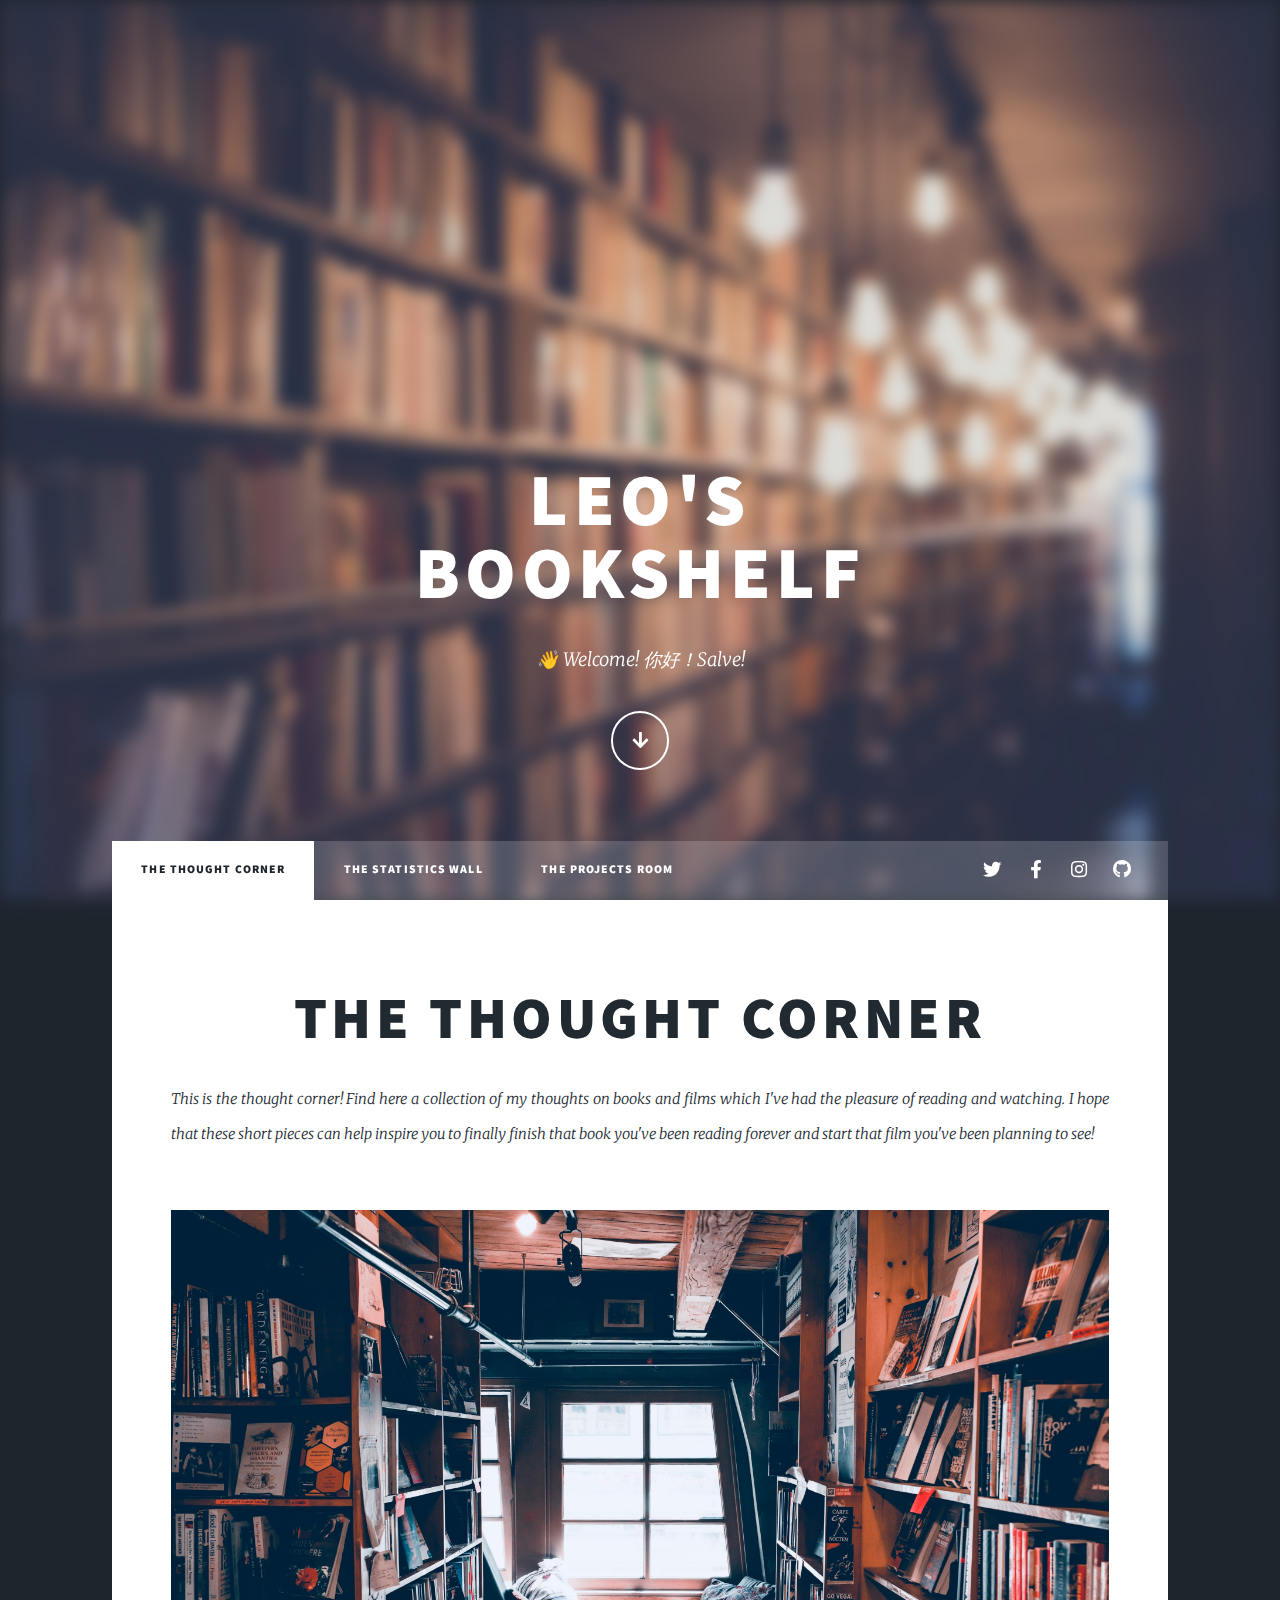
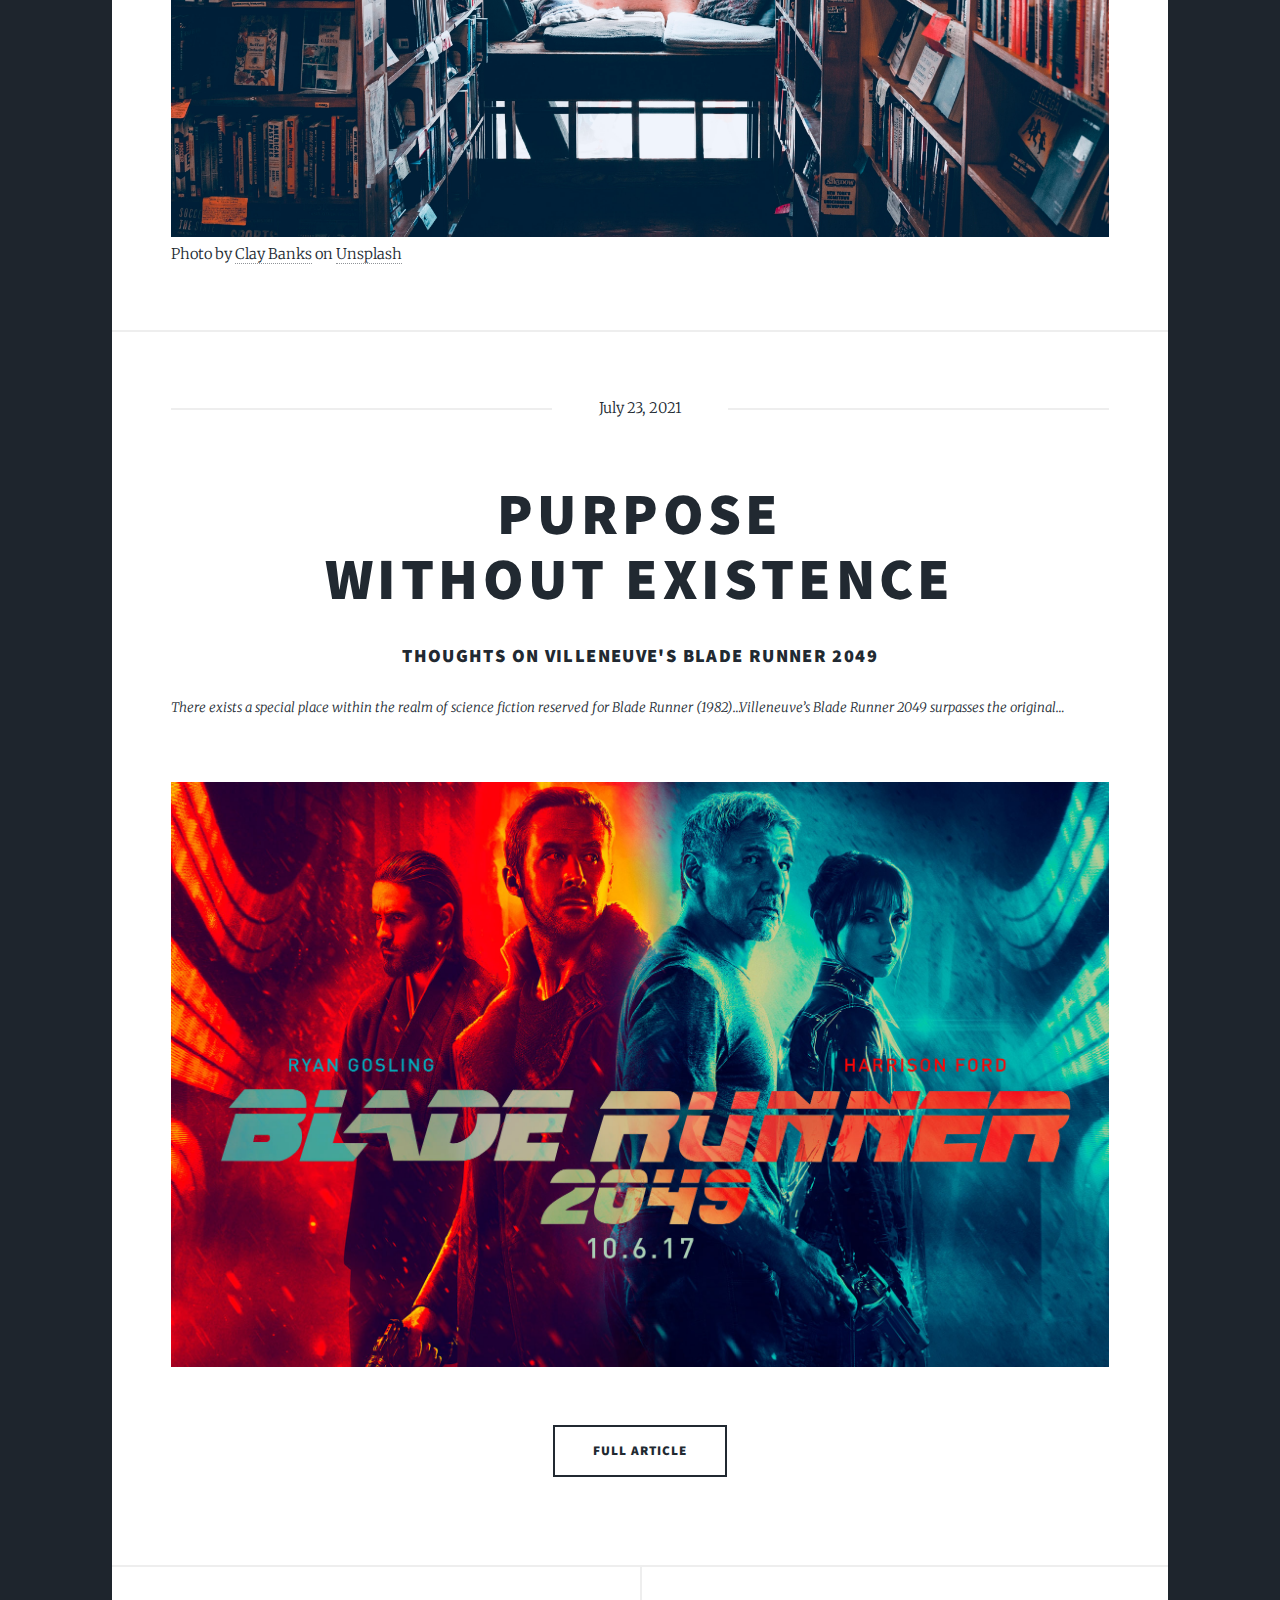
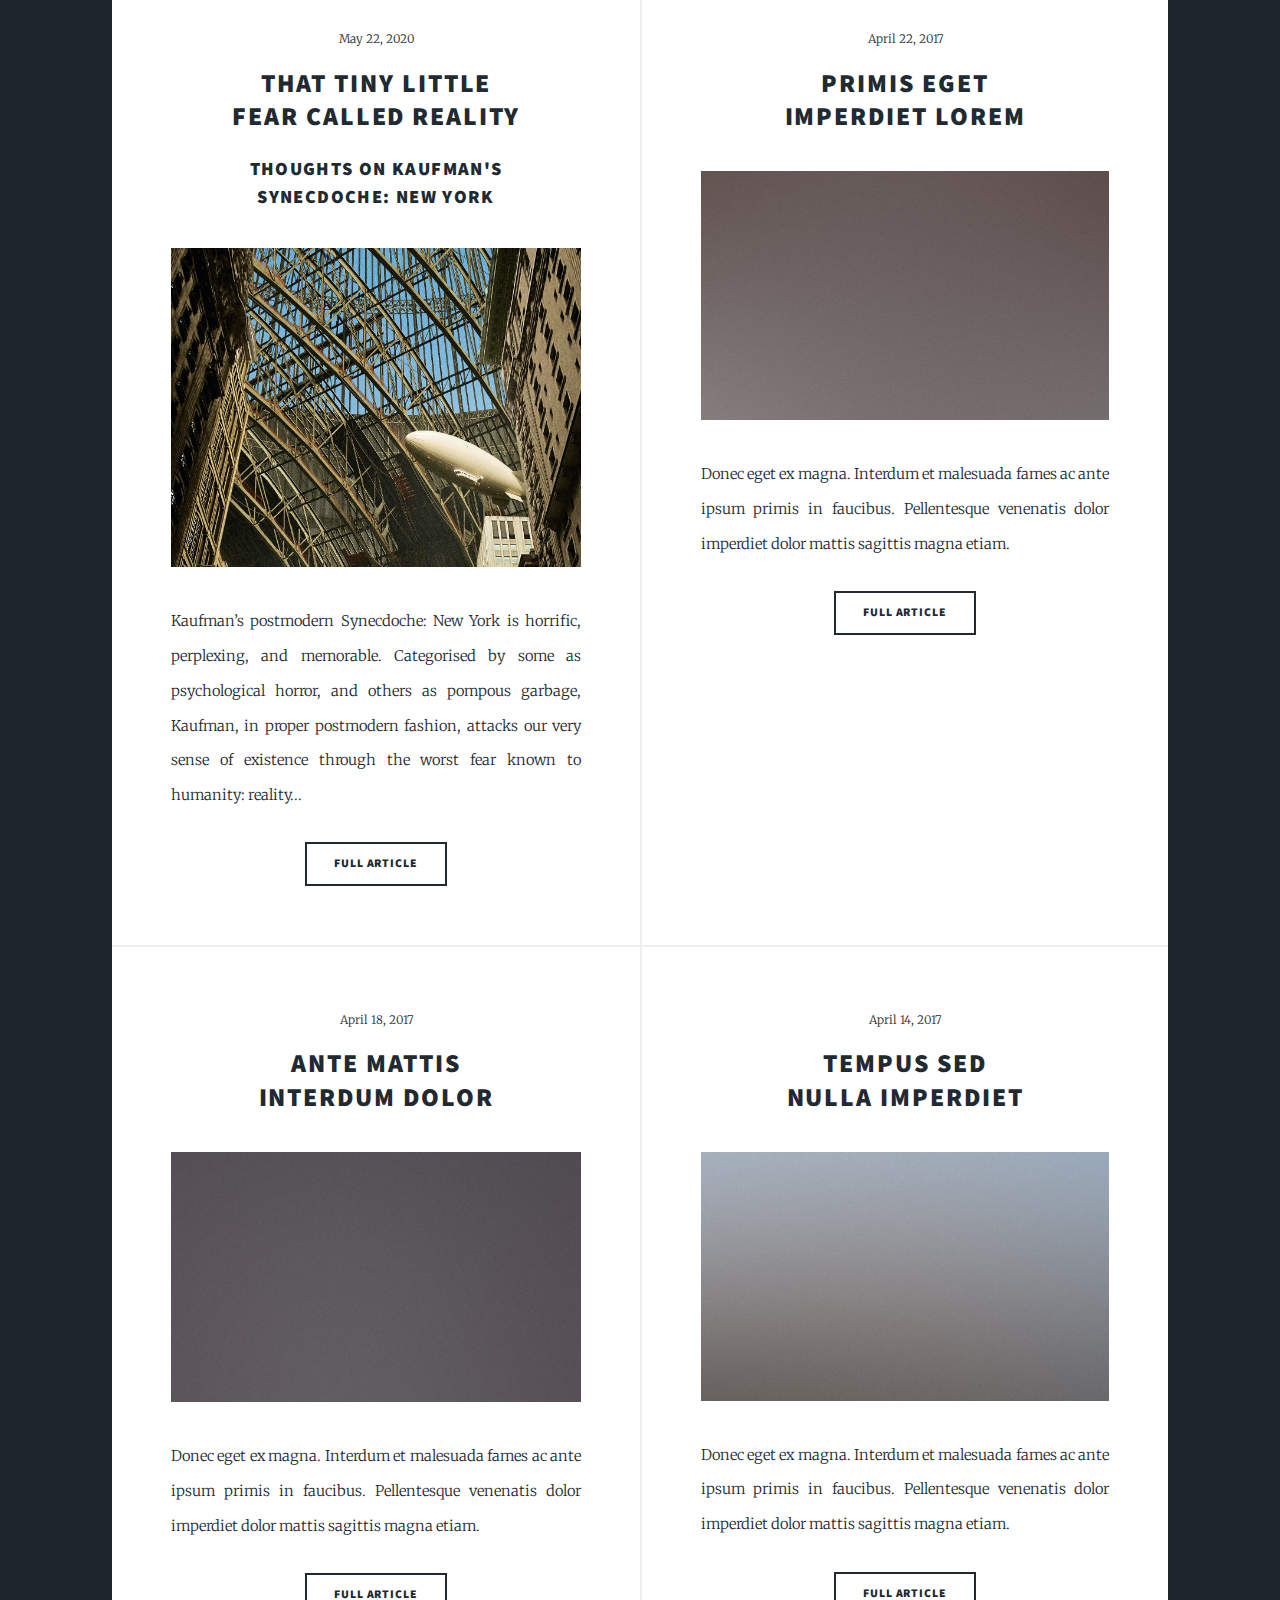
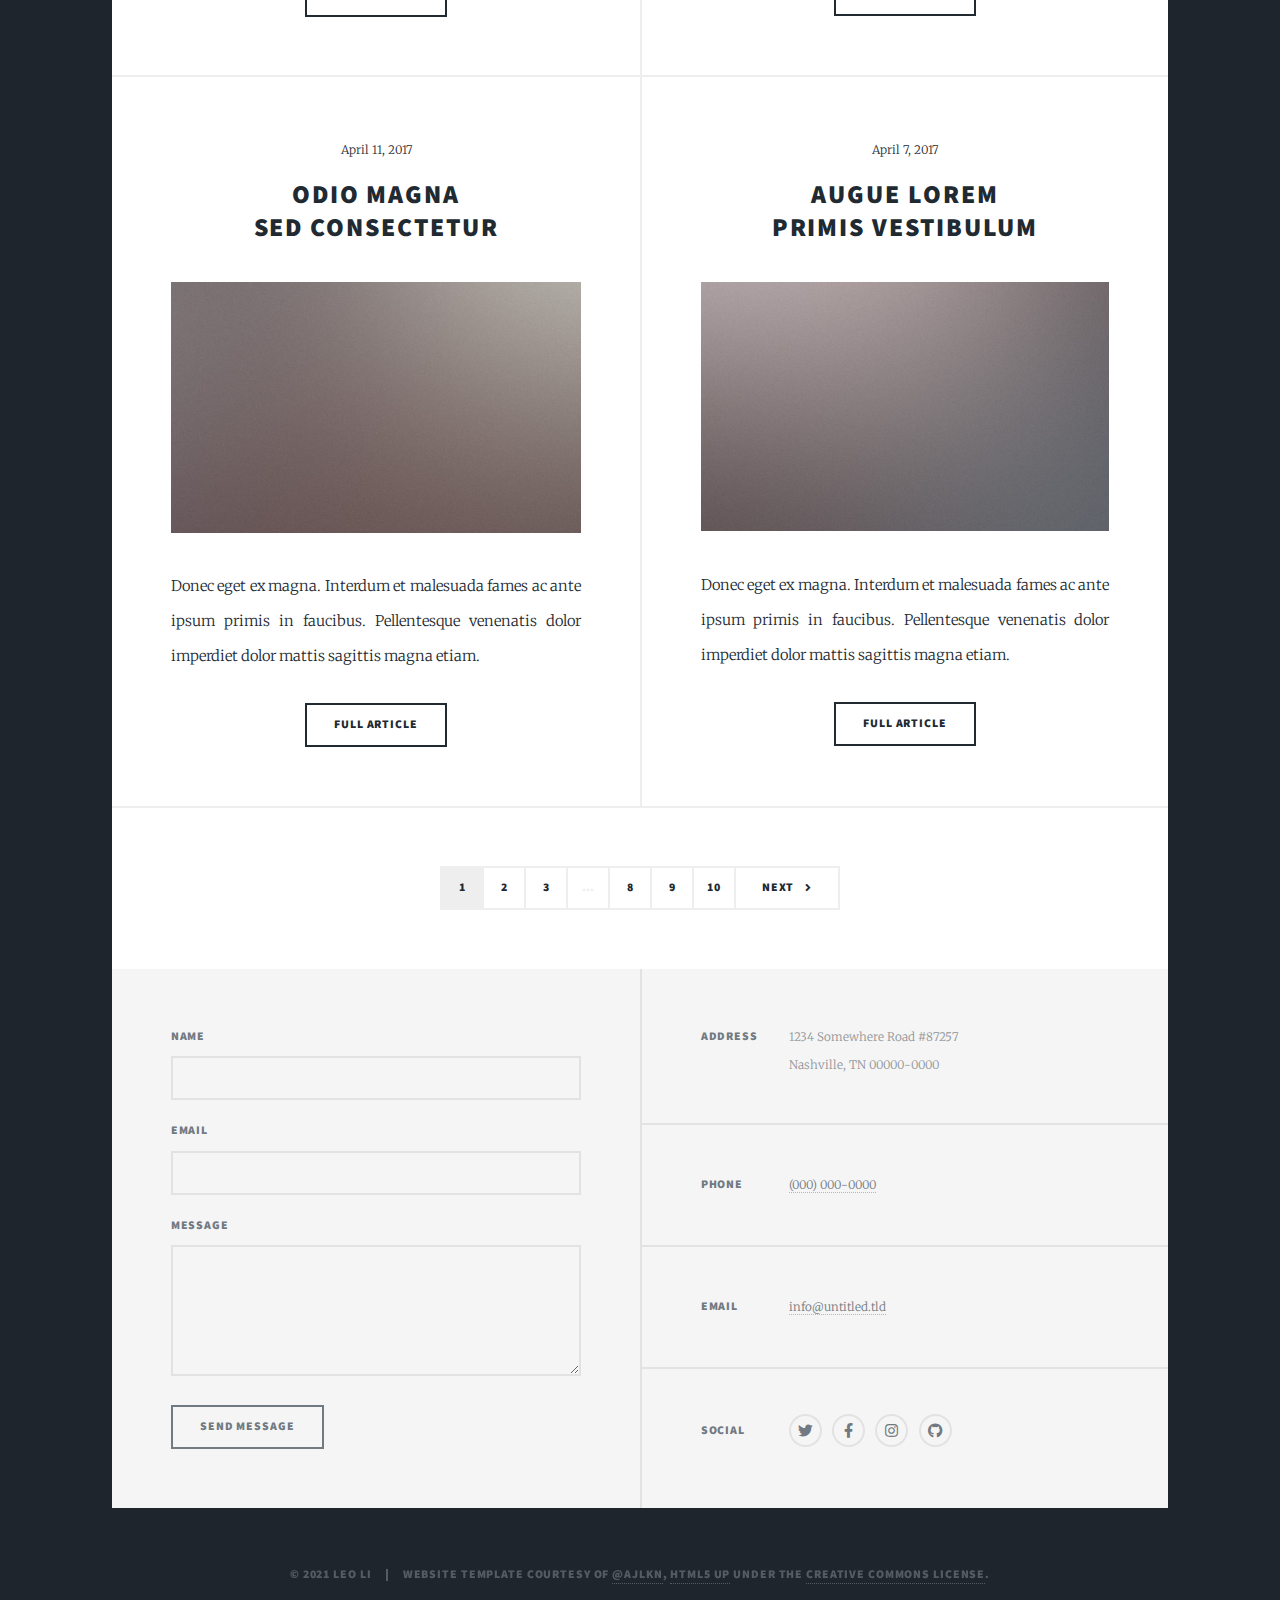
==== commit 98ef648d: "changed 'full story' button to 'full article'" ====
--- a/index.html
+++ b/index.html
@@ -106,7 +106,7 @@
 										through the worst fear known to 
 										humanity: reality...</p>
 									<ul class="actions special">
-										<li><a href="#" class="button">Full Story</a></li>
+										<li><a href="#" class="button">Full Article</a></li>
 									</ul>
 								</article>
 								<article>
@@ -118,7 +118,7 @@
 									<a href="#" class="image fit"><img src="images/pic03.jpg" alt="" /></a>
 									<p>Donec eget ex magna. Interdum et malesuada fames ac ante ipsum primis in faucibus. Pellentesque venenatis dolor imperdiet dolor mattis sagittis magna etiam.</p>
 									<ul class="actions special">
-										<li><a href="#" class="button">Full Story</a></li>
+										<li><a href="#" class="button">Full Article</a></li>
 									</ul>
 								</article>
 								<article>
@@ -130,7 +130,7 @@
 									<a href="#" class="image fit"><img src="images/pic04.jpg" alt="" /></a>
 									<p>Donec eget ex magna. Interdum et malesuada fames ac ante ipsum primis in faucibus. Pellentesque venenatis dolor imperdiet dolor mattis sagittis magna etiam.</p>
 									<ul class="actions special">
-										<li><a href="#" class="button">Full Story</a></li>
+										<li><a href="#" class="button">Full Article</a></li>
 									</ul>
 								</article>
 								<article>
@@ -142,7 +142,7 @@
 									<a href="#" class="image fit"><img src="images/pic05.jpg" alt="" /></a>
 									<p>Donec eget ex magna. Interdum et malesuada fames ac ante ipsum primis in faucibus. Pellentesque venenatis dolor imperdiet dolor mattis sagittis magna etiam.</p>
 									<ul class="actions special">
-										<li><a href="#" class="button">Full Story</a></li>
+										<li><a href="#" class="button">Full Article</a></li>
 									</ul>
 								</article>
 								<article>
@@ -154,7 +154,7 @@
 									<a href="#" class="image fit"><img src="images/pic06.jpg" alt="" /></a>
 									<p>Donec eget ex magna. Interdum et malesuada fames ac ante ipsum primis in faucibus. Pellentesque venenatis dolor imperdiet dolor mattis sagittis magna etiam.</p>
 									<ul class="actions special">
-										<li><a href="#" class="button">Full Story</a></li>
+										<li><a href="#" class="button">Full Article</a></li>
 									</ul>
 								</article>
 								<article>
@@ -166,7 +166,7 @@
 									<a href="#" class="image fit"><img src="images/pic07.jpg" alt="" /></a>
 									<p>Donec eget ex magna. Interdum et malesuada fames ac ante ipsum primis in faucibus. Pellentesque venenatis dolor imperdiet dolor mattis sagittis magna etiam.</p>
 									<ul class="actions special">
-										<li><a href="#" class="button">Full Story</a></li>
+										<li><a href="#" class="button">Full Article</a></li>
 									</ul>
 								</article>
 							</section>
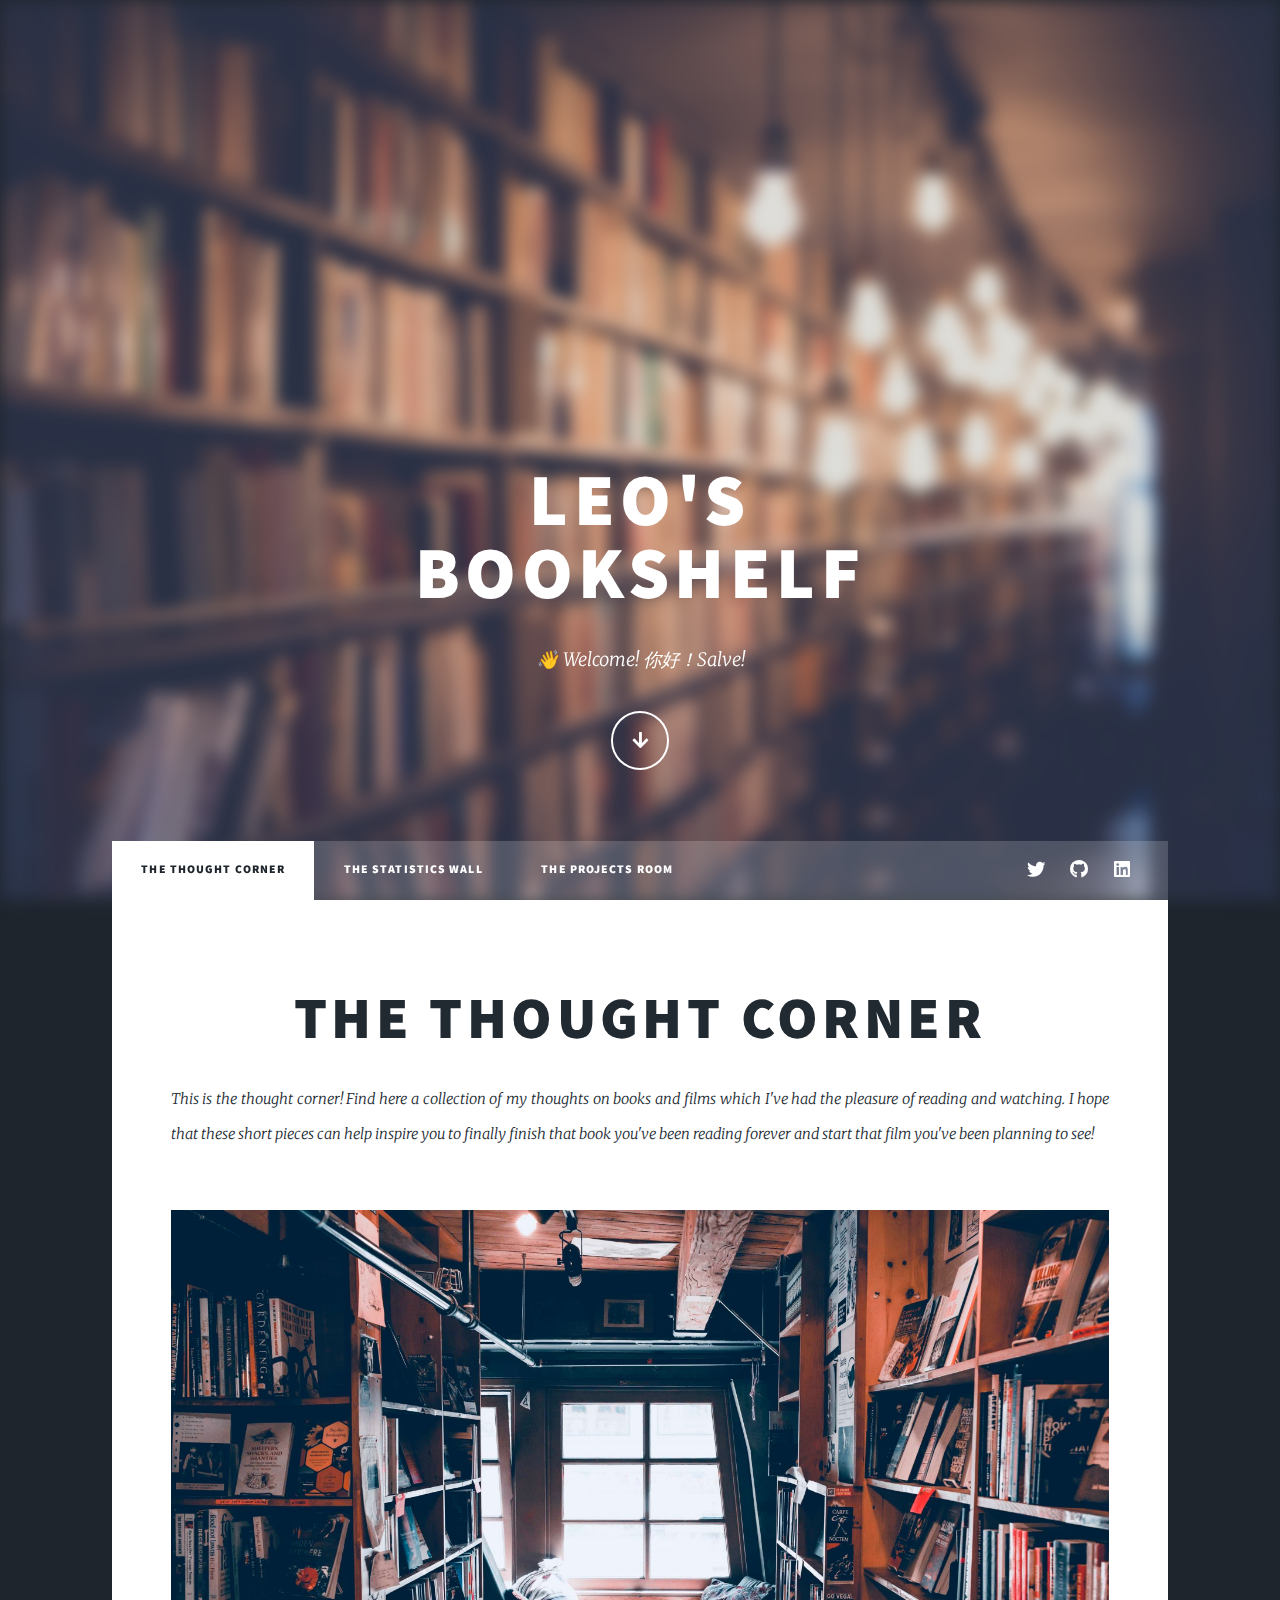
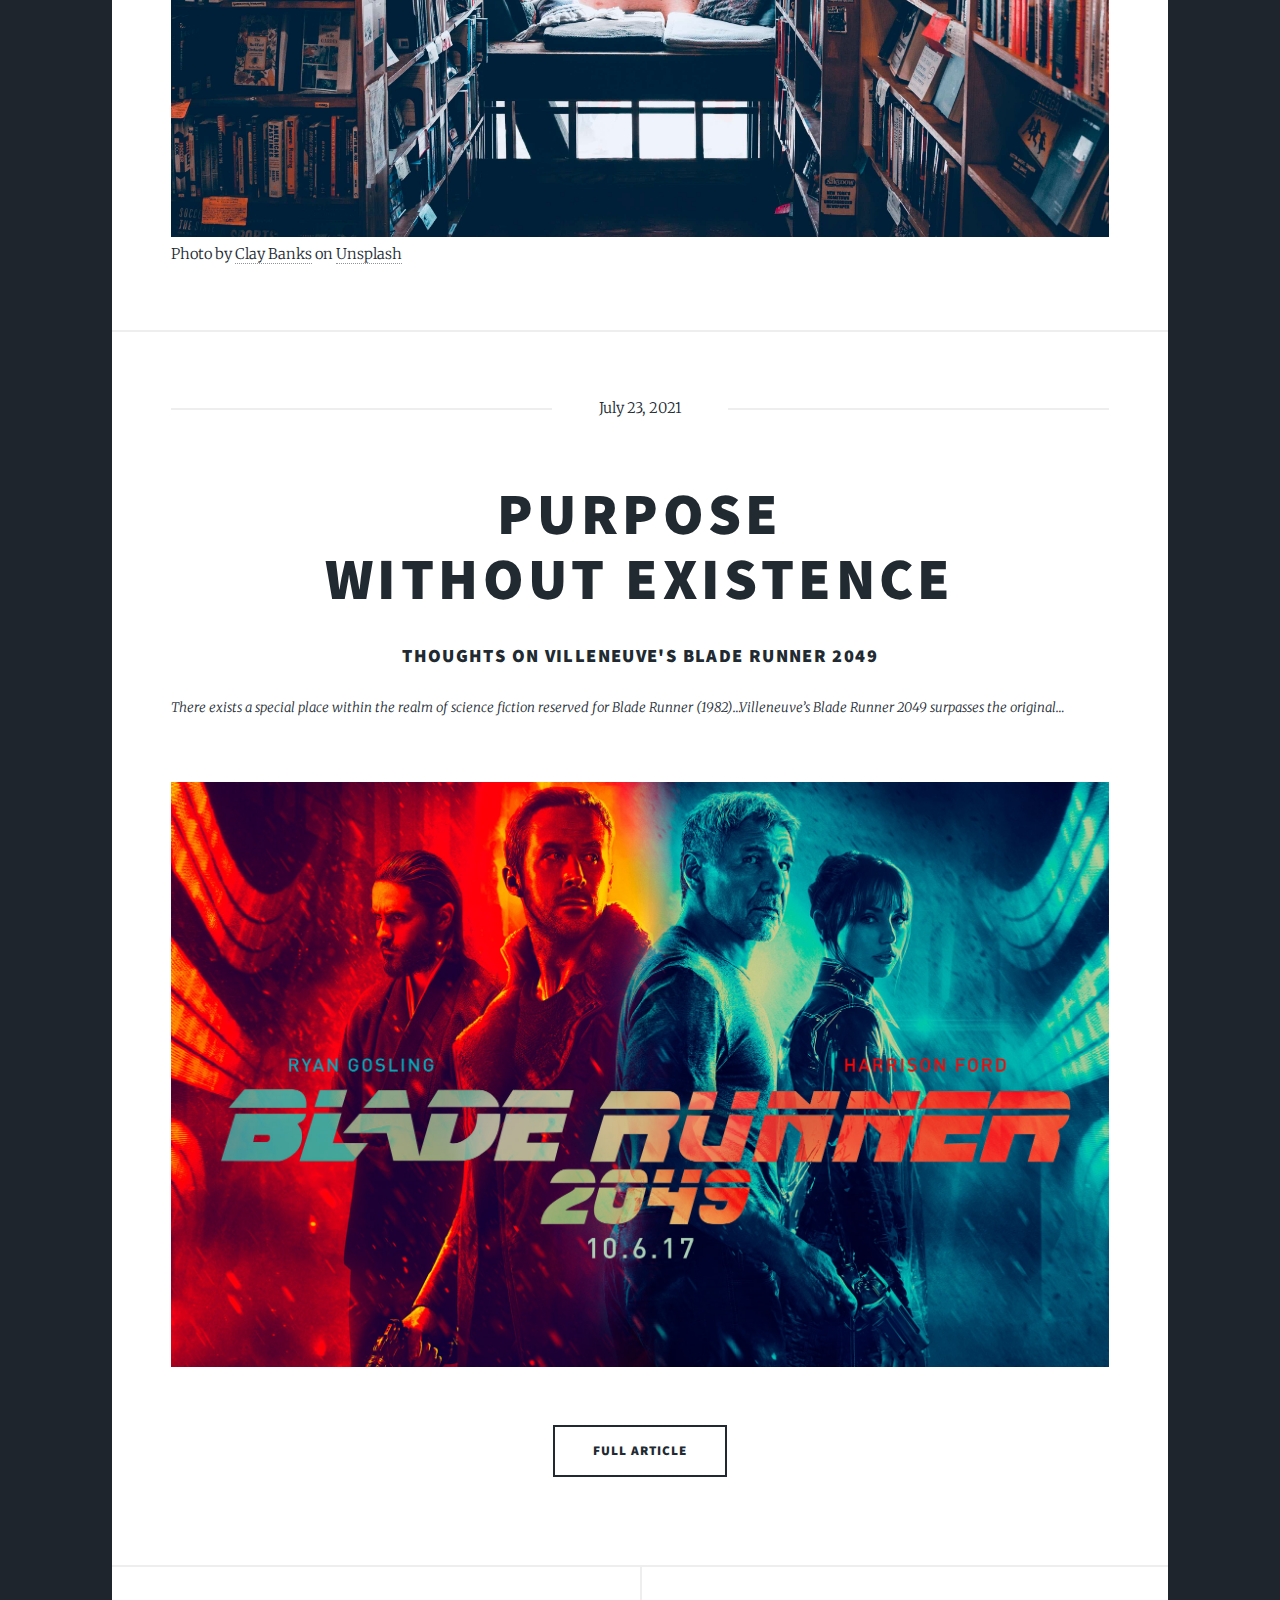
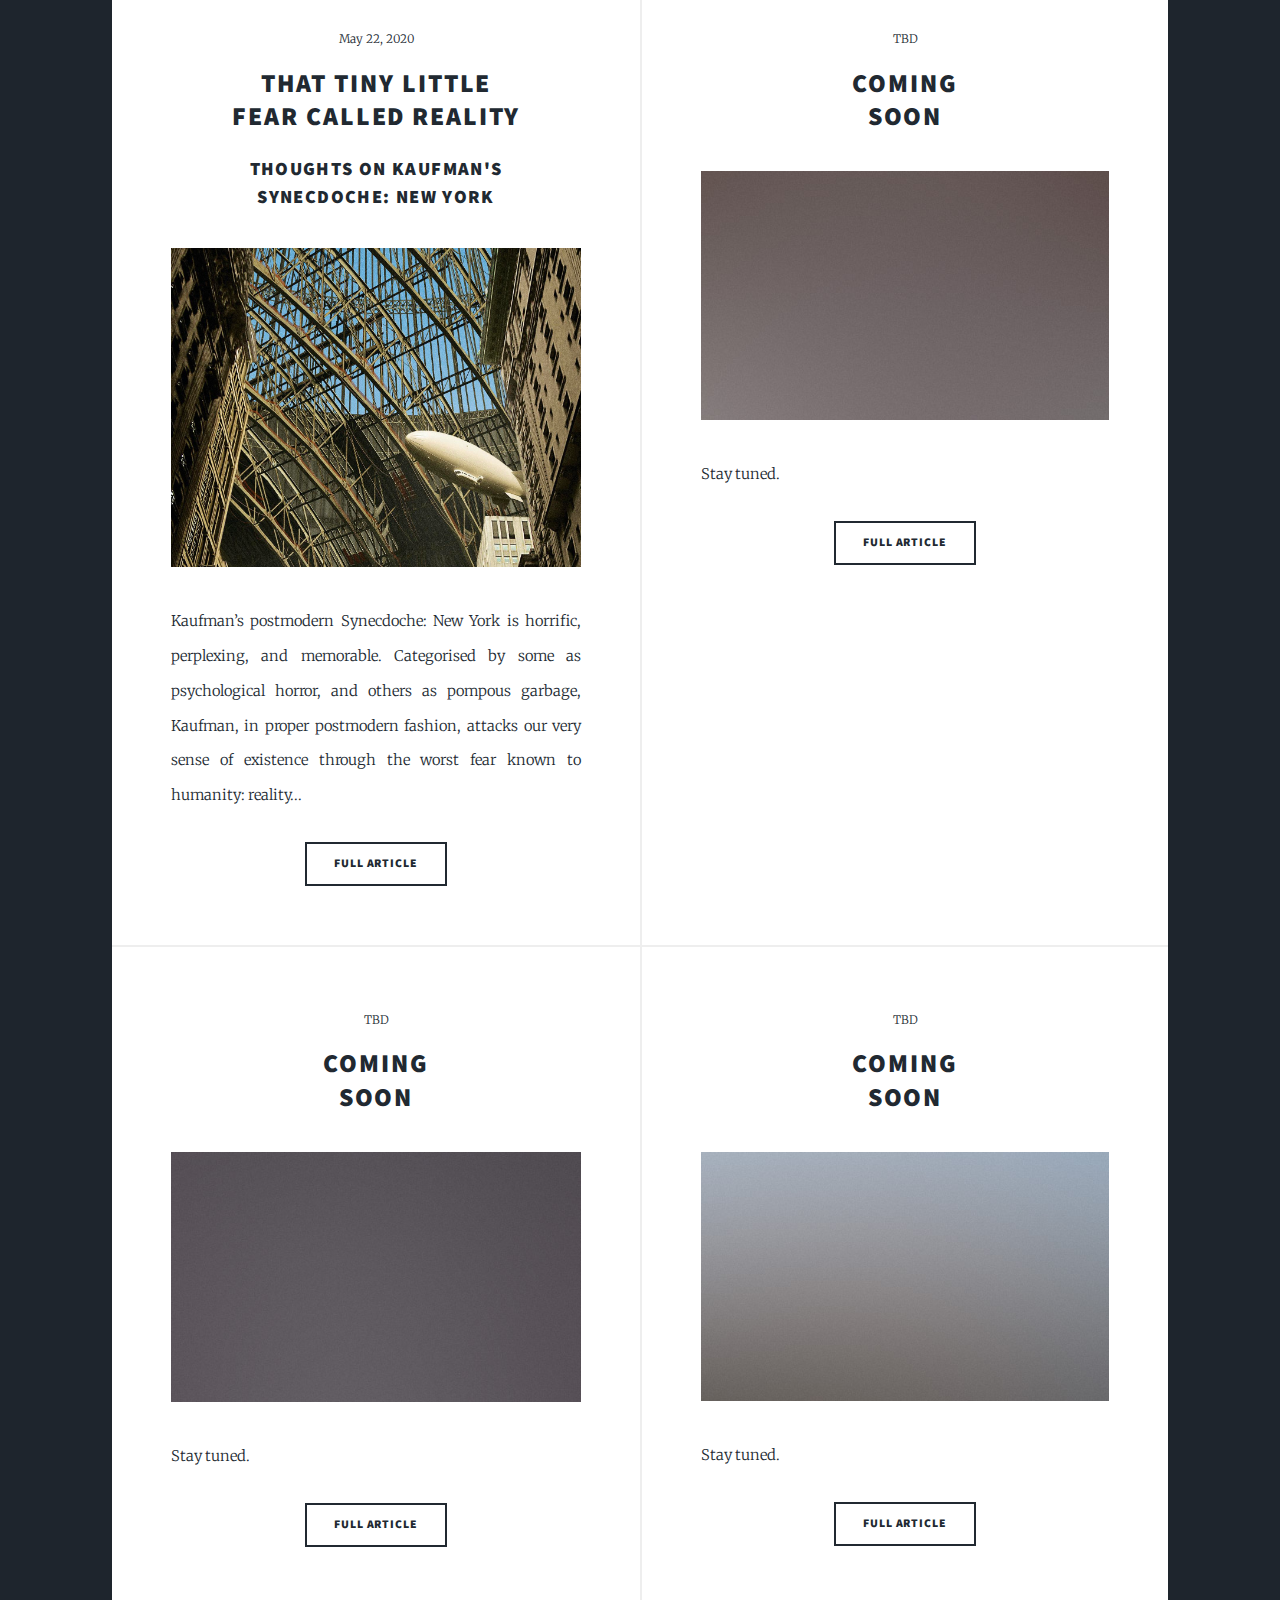
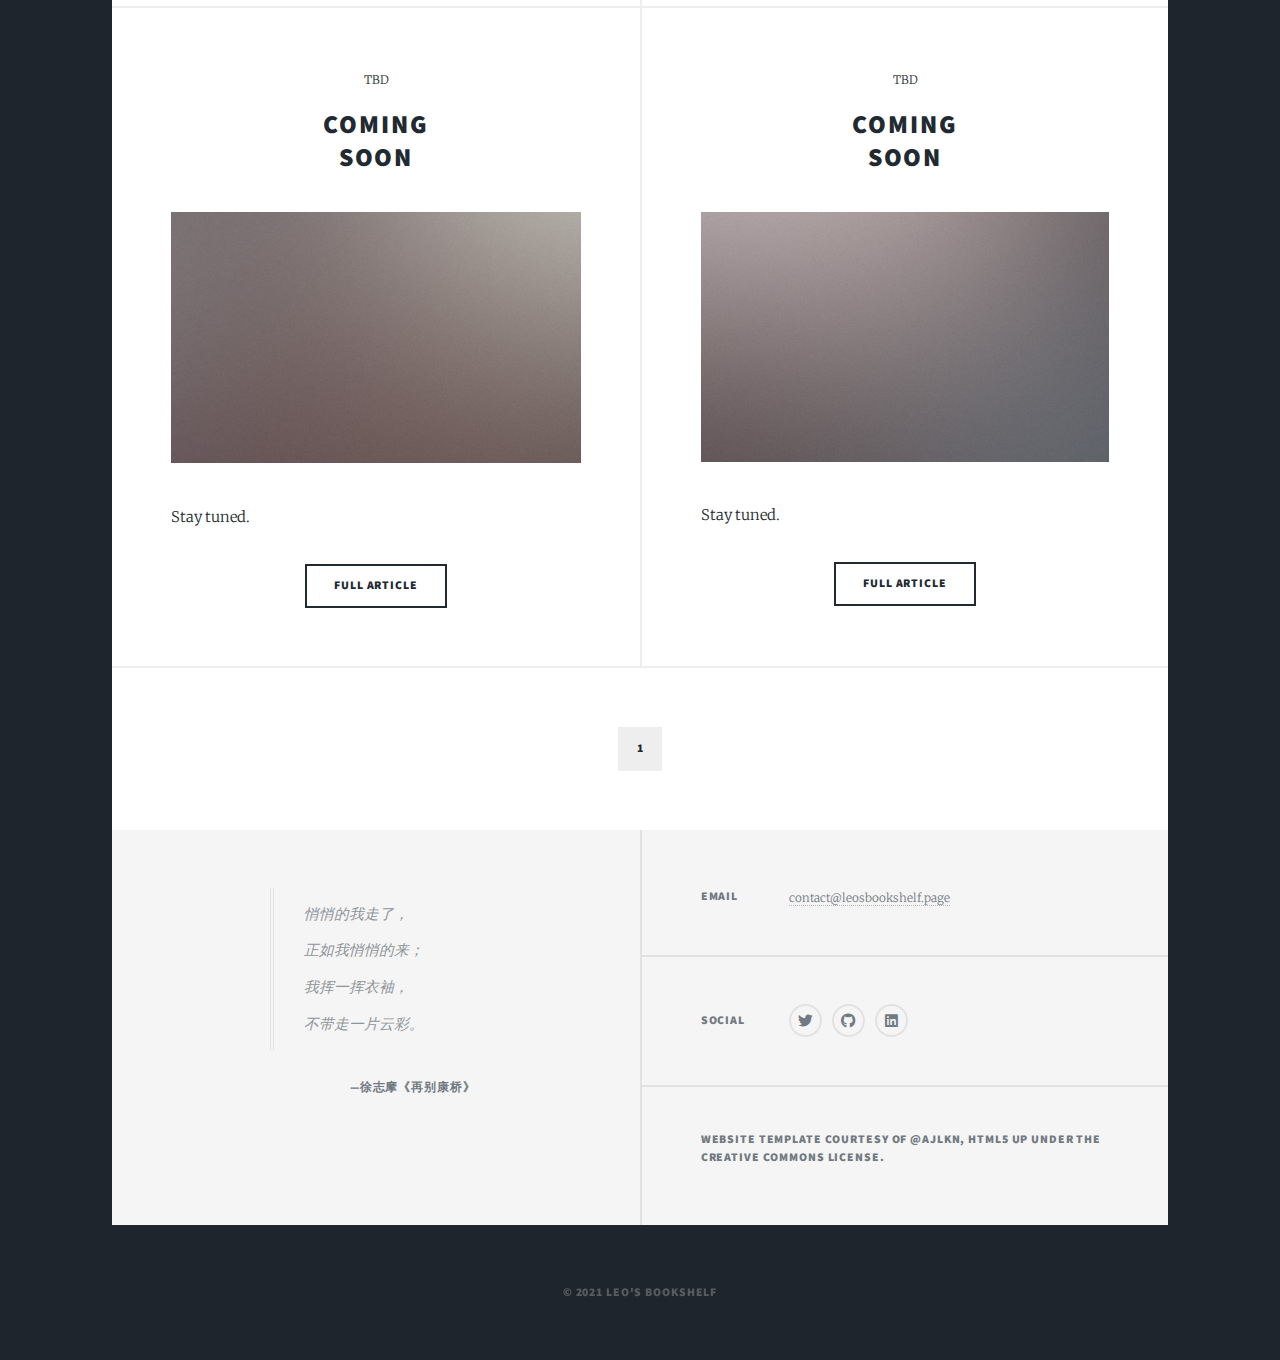
==== commit 9477b786: "finalised thought corner design" ====
--- a/index.html
+++ b/index.html
@@ -13,6 +13,7 @@
 		<link rel="icon" href="images/favicon.png" type="image/x-icon" />
 		<link rel="icon" href="images/favicon-144.png" />
 		<noscript><link rel="stylesheet" href="assets/css/noscript.css" /></noscript>
+		<style type="text/css"> :lang(zh-Hans) {font-size: 100%; line-height: 250%;} </style>
 	</head>
 	<body class="is-preload">
 
@@ -42,10 +43,10 @@
 							<li><a href="the-projects-room.html">The Projects Room</a></li>
 						</ul>
 						<ul class="icons">
-							<li><a href="#" class="icon brands fa-twitter"><span class="label">Twitter</span></a></li>
-							<li><a href="#" class="icon brands fa-facebook-f"><span class="label">Facebook</span></a></li>
-							<li><a href="#" class="icon brands fa-instagram"><span class="label">Instagram</span></a></li>
+							<li><a href="https://twitter.com/brazenpottle" class="icon brands fa-twitter"><span class="label">Twitter</span></a></li>
 							<li><a href="https://github.com/brazenpottle" class="icon brands fa-github"><span class="label">GitHub</span></a></li>
+							<li><a href="http://linkedin.com/in/leo-y-li99" class="icon brands fa-linkedin"><span class="label">LinkedIn</span></a></li>
+							<!-- <li><a href="contact@leosbookshelf.page" class="icon brands fa-google"><span class="label">Google</span></a></li> -->
 						</ul>
 					</nav>
 
@@ -64,7 +65,7 @@
 										and start that film you've been planning 
 										to see!</p>
 								</header>
-								<a href="#" class="image welcome"><img src="images/thought-corner.jpg" alt="" /></a>
+								<a class="image welcome"><img src="images/thought-corner.jpg" alt="" /></a>
 								<caption>Photo by <a href="https://unsplash.com/@claybanks?utm_source=unsplash&utm_medium=referral&utm_content=creditCopyText">Clay Banks</a> on <a href="https://unsplash.com/s/photos/room?utm_source=unsplash&utm_medium=referral&utm_content=creditCopyText">Unsplash</a></caption>
 							</article>
 
@@ -81,7 +82,7 @@
 										Runner 2049 surpasses the original…
 									</p>
 								</header>
-								<a href="#" class="image main"><img src="images/blade-runner-2049/poster.jpg" alt="" /></a>
+								<a class="image main"><img src="images/blade-runner-2049/poster.jpg" alt="" /></a>
 								<ul class="actions special">
 									<li><a href="#" class="button large">Full Article</a></li>
 								</ul>
@@ -96,7 +97,7 @@
 										Fear Called Reality</a></h2>
 										<h3>Thoughts on Kaufman's <br/> Synecdoche: New York</h3>
 									</header>
-									<a href="#" class="image fit"><img src="images/synecdoche-new-york/poster.jpg" alt="" /></a>
+									<a class="image fit"><img src="images/synecdoche-new-york/poster.jpg" alt="" /></a>
 									<p>Kaufman’s postmodern Synecdoche: New York
 										is horrific, perplexing, and memorable.
 										Categorised by some as psychological 
@@ -111,60 +112,60 @@
 								</article>
 								<article>
 									<header>
-										<span class="date">April 22, 2017</span>
-										<h2><a href="#">Primis eget<br />
-										imperdiet lorem</a></h2>
-									</header>
-									<a href="#" class="image fit"><img src="images/pic03.jpg" alt="" /></a>
-									<p>Donec eget ex magna. Interdum et malesuada fames ac ante ipsum primis in faucibus. Pellentesque venenatis dolor imperdiet dolor mattis sagittis magna etiam.</p>
-									<ul class="actions special">
-										<li><a href="#" class="button">Full Article</a></li>
-									</ul>
-								</article>
-								<article>
-									<header>
-										<span class="date">April 18, 2017</span>
-										<h2><a href="#">Ante mattis<br />
-										interdum dolor</a></h2>
-									</header>
-									<a href="#" class="image fit"><img src="images/pic04.jpg" alt="" /></a>
-									<p>Donec eget ex magna. Interdum et malesuada fames ac ante ipsum primis in faucibus. Pellentesque venenatis dolor imperdiet dolor mattis sagittis magna etiam.</p>
-									<ul class="actions special">
-										<li><a href="#" class="button">Full Article</a></li>
-									</ul>
-								</article>
-								<article>
-									<header>
-										<span class="date">April 14, 2017</span>
-										<h2><a href="#">Tempus sed<br />
-										nulla imperdiet</a></h2>
-									</header>
-									<a href="#" class="image fit"><img src="images/pic05.jpg" alt="" /></a>
-									<p>Donec eget ex magna. Interdum et malesuada fames ac ante ipsum primis in faucibus. Pellentesque venenatis dolor imperdiet dolor mattis sagittis magna etiam.</p>
-									<ul class="actions special">
-										<li><a href="#" class="button">Full Article</a></li>
-									</ul>
-								</article>
-								<article>
-									<header>
-										<span class="date">April 11, 2017</span>
-										<h2><a href="#">Odio magna<br />
-										sed consectetur</a></h2>
-									</header>
-									<a href="#" class="image fit"><img src="images/pic06.jpg" alt="" /></a>
-									<p>Donec eget ex magna. Interdum et malesuada fames ac ante ipsum primis in faucibus. Pellentesque venenatis dolor imperdiet dolor mattis sagittis magna etiam.</p>
-									<ul class="actions special">
-										<li><a href="#" class="button">Full Article</a></li>
-									</ul>
-								</article>
-								<article>
-									<header>
-										<span class="date">April 7, 2017</span>
-										<h2><a href="#">Augue lorem<br />
-										primis vestibulum</a></h2>
-									</header>
-									<a href="#" class="image fit"><img src="images/pic07.jpg" alt="" /></a>
-									<p>Donec eget ex magna. Interdum et malesuada fames ac ante ipsum primis in faucibus. Pellentesque venenatis dolor imperdiet dolor mattis sagittis magna etiam.</p>
+										<span class="date">TBD</span>
+										<h2><a href="#">Coming<br />
+										Soon</a></h2>
+									</header>
+									<a class="image fit"><img src="images/pic03.jpg" alt="" /></a>
+									<p>Stay tuned.</p>
+									<ul class="actions special">
+										<li><a href="#" class="button">Full Article</a></li>
+									</ul>
+								</article>
+								<article>
+									<header>
+										<span class="date">TBD</span>
+										<h2><a href="#">Coming<br />
+										Soon</a></h2>
+									</header>
+									<a class="image fit"><img src="images/pic04.jpg" alt="" /></a>
+									<p>Stay tuned.</p>
+									<ul class="actions special">
+										<li><a href="#" class="button">Full Article</a></li>
+									</ul>
+								</article>
+								<article>
+									<header>
+										<span class="date">TBD</span>
+										<h2><a href="#">Coming<br />
+										Soon</a></h2>
+									</header>
+									<a class="image fit"><img src="images/pic05.jpg" alt="" /></a>
+									<p>Stay tuned.</p>
+									<ul class="actions special">
+										<li><a href="#" class="button">Full Article</a></li>
+									</ul>
+								</article>
+								<article>
+									<header>
+										<span class="date">TBD</span>
+										<h2><a href="#">Coming<br />
+										Soon</a></h2>
+									</header>
+									<a class="image fit"><img src="images/pic06.jpg" alt="" /></a>
+									<p>Stay tuned.</p>
+									<ul class="actions special">
+										<li><a href="#" class="button">Full Article</a></li>
+									</ul>
+								</article>
+								<article>
+									<header>
+										<span class="date">TBD</span>
+										<h2><a href="#">Coming<br />
+										Soon</a></h2>
+									</header>
+									<a class="image fit"><img src="images/pic07.jpg" alt="" /></a>
+									<p>Stay tuned.</p>
 									<ul class="actions special">
 										<li><a href="#" class="button">Full Article</a></li>
 									</ul>
@@ -176,13 +177,13 @@
 								<div class="pagination">
 									<!--<a href="#" class="previous">Prev</a>-->
 									<a href="#" class="page active">1</a>
-									<a href="#" class="page">2</a>
+									<!-- <a href="#" class="page">2</a>
 									<a href="#" class="page">3</a>
 									<span class="extra">&hellip;</span>
 									<a href="#" class="page">8</a>
 									<a href="#" class="page">9</a>
-									<a href="#" class="page">10</a>
-									<a href="#" class="next">Next</a>
+									<a href="#" class="page">10</a> -->
+									<!-- <a href="#" class="next">Next</a> -->
 								</div>
 							</footer>
 
@@ -190,8 +191,8 @@
 
 				<!-- Footer -->
 					<footer id="footer">
-						<section>
-							<form method="post" action="#">
+						<section class="footer-quote">
+							<!-- <form method="post" action="#">
 								<div class="fields">
 									<div class="field">
 										<label for="name">Name</label>
@@ -202,45 +203,59 @@
 										<input type="text" name="email" id="email" />
 									</div>
 									<div class="field">
+										<label for="subject">Subject</label>
+										<input type="text" name="subject" id="subject">
+									</div>
+									<div class="field">
 										<label for="message">Message</label>
 										<textarea name="message" id="message" rows="3"></textarea>
 									</div>
 								</div>
 								<ul class="actions">
-									<li><input type="submit" value="Send Message" /></li>
+									<li><input type="submit" id="submit-btn" value="Send Message" /></li>
 								</ul>
-							</form>
+							</form> -->
+							<blockquote class="index-end-quote" lang="zh-Hans">
+								悄悄的我走了，<br>
+								正如我悄悄的来；<br>
+								我挥一挥衣袖，<br>
+								不带走一片云彩。<br>
+							</blockquote>
+							<h3> —徐志摩《再别康桥》</h3>
 						</section>
 						<section class="split contact">
-							<section class="alt">
+							<!-- <section class="alt">
 								<h3>Address</h3>
 								<p>1234 Somewhere Road #87257<br />
 								Nashville, TN 00000-0000</p>
-							</section>
-							<section>
+							</section> -->
+							<!-- <section class="alt">
 								<h3>Phone</h3>
 								<p><a href="#">(000) 000-0000</a></p>
-							</section>
-							<section>
+							</section> -->
+							<section class="alt">
 								<h3>Email</h3>
-								<p><a href="#">info@untitled.tld</a></p>
+								<p><a href="#">contact@leosbookshelf.page</a></p>
 							</section>
 							<section>
 								<h3>Social</h3>
 								<ul class="icons alt">
-									<li><a href="#" class="icon brands alt fa-twitter"><span class="label">Twitter</span></a></li>
-									<li><a href="#" class="icon brands alt fa-facebook-f"><span class="label">Facebook</span></a></li>
-									<li><a href="#" class="icon brands alt fa-instagram"><span class="label">Instagram</span></a></li>
-									<li><a href="#" class="icon brands alt fa-github"><span class="label">GitHub</span></a></li>
+									<li><a href="https://twitter.com/brazenpottle" class="icon brands alt fa-twitter"><span class="label">Twitter</span></a></li>
+									<li><a href="https://github.com/brazenpottle" class="icon brands alt fa-github"><span class="label">GitHub</span></a></li>
+									<li><a href="http://linkedin.com/in/leo-y-li99" class="icon brands alt fa-linkedin"><span class="label">LinkedIn</span></a></li>
+									<!-- <li><a href="contact@leosbookshelf.page" class="icon brands alt fa-google"><span class="label">Google</span></a></li> -->
 								</ul>
+							</section>
+							<section>
+								<h3>Website Template Courtesy of <a href="https://twitter.com/ajlkn">@ajlkn</a>, <a href="https://html5up.net">HTML5 UP</a>
+									under the <a href="https://html5up.net/license">Creative Commons license</a>.</h3>
 							</section>
 						</section>
 					</footer>
 
 				<!-- Copyright -->
 					<div id="copyright">
-						<ul><li>&copy; 2021 Leo Li</li><li>Website Template Courtesy of <a href="https://twitter.com/ajlkn">@ajlkn</a>, <a href="https://html5up.net">HTML5 UP</a>
-							under the <a href="https://html5up.net/license">Creative Commons license</a>.</li></ul>
+						<ul><li>&copy; 2021 Leo's Bookshelf</li></ul>
 					</div>
 
 			</div>
--- a/assets/css/main.css
+++ b/assets/css/main.css
@@ -3799,6 +3799,7 @@
 			text-align: center;
 		}
 
+
 		#main > .post {
 			padding: 8rem 8rem 6rem 8rem ;
 		}
@@ -4006,9 +4007,33 @@
 			color: #717981;
 		}
 
-		#footer blockquote {
+		#footer section.footer-quote {
+			max-width: 66%;
+			padding-left: 15%;
+		}
+
+		#footer .footer-quote blockquote {
 			border-left-color: #e2e2e2;
-		}
+			border-left-style: double;
+			/* text-indent: -0.2em; */
+		}
+		#footer .footer-quote h3 {
+			text-align: right;
+			max-width: 66%;
+		}
+		/* @supports (hanging-punctuation: first) {
+			#footer blockquote {
+				border-left-color: #e2e2e2;
+				text-indent: 0;
+				hanging-punctuation: first;
+			}
+		}
+		#footer blockquote::before {
+			content: open-quote;
+		}
+		#footer blockquote::after {
+			content: close-quote;
+		} */
 
 		#footer code {
 			background: rgba(220, 220, 220, 0.5);
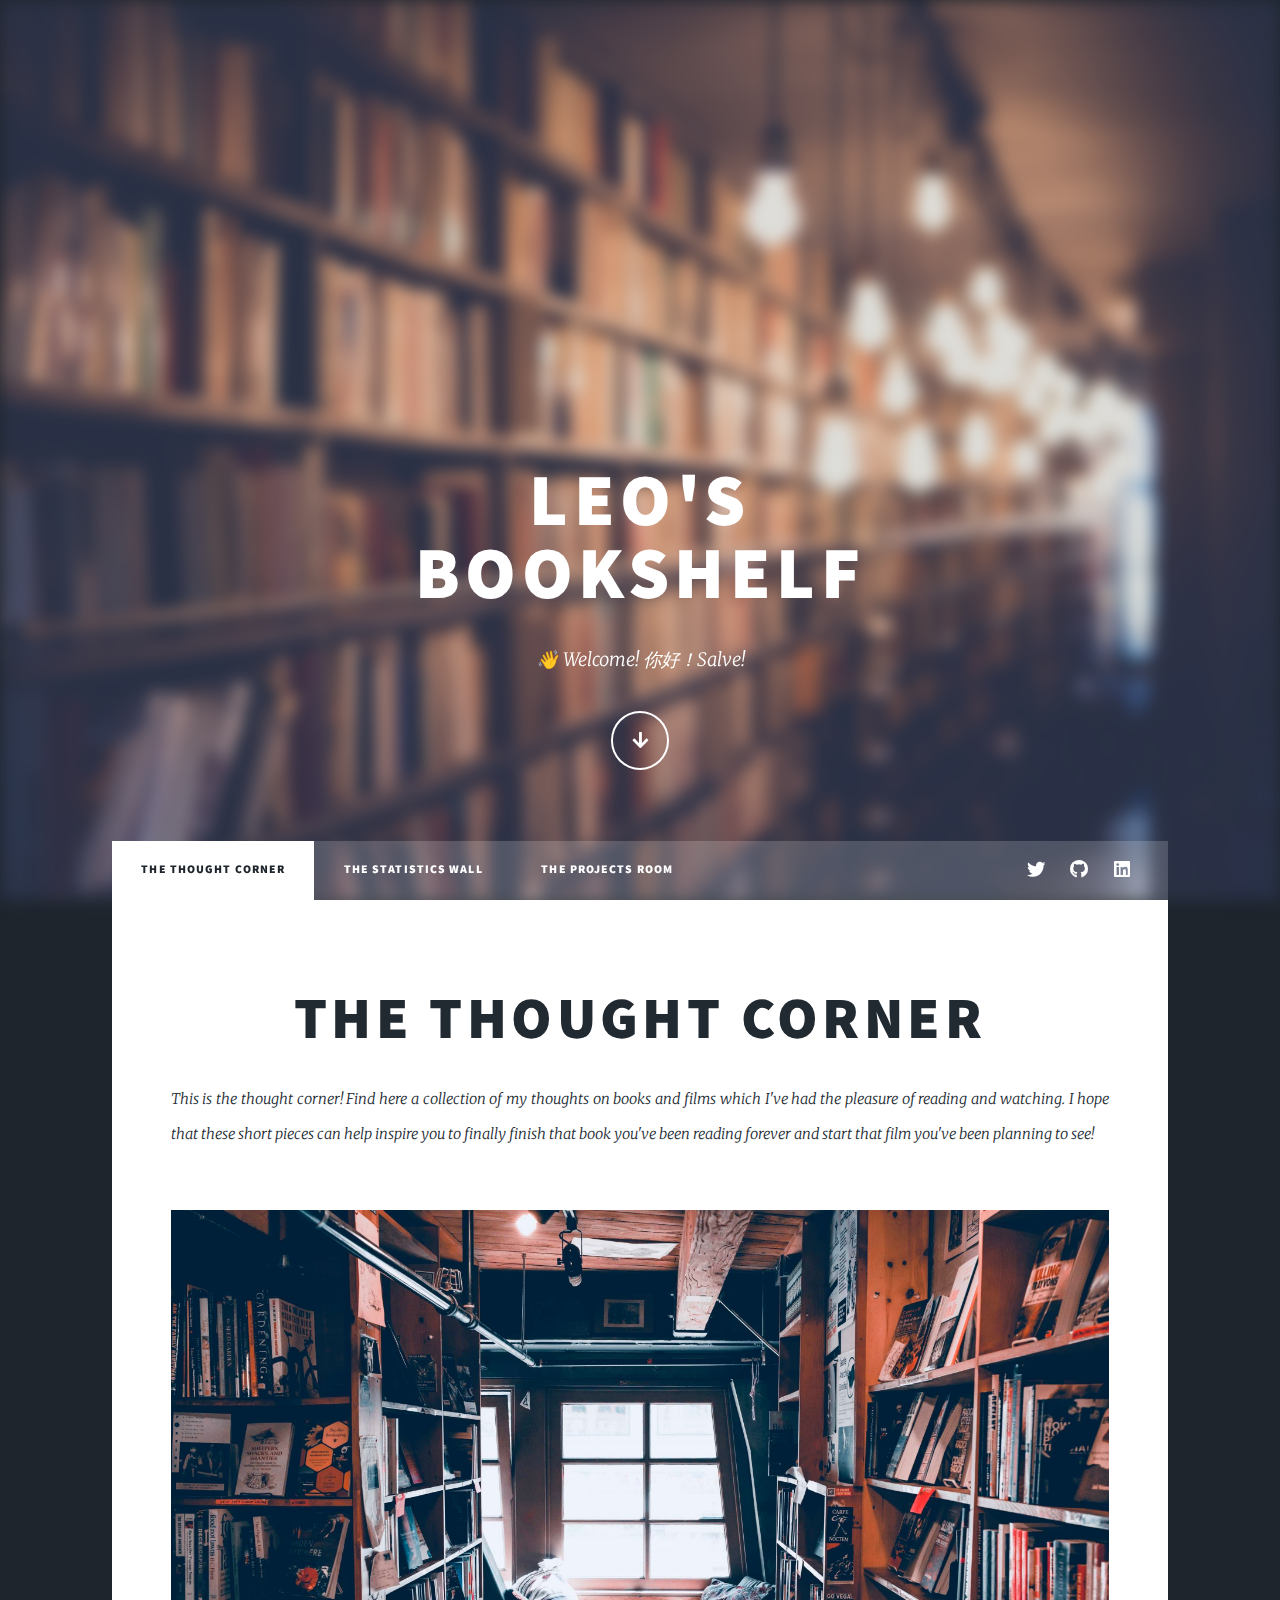
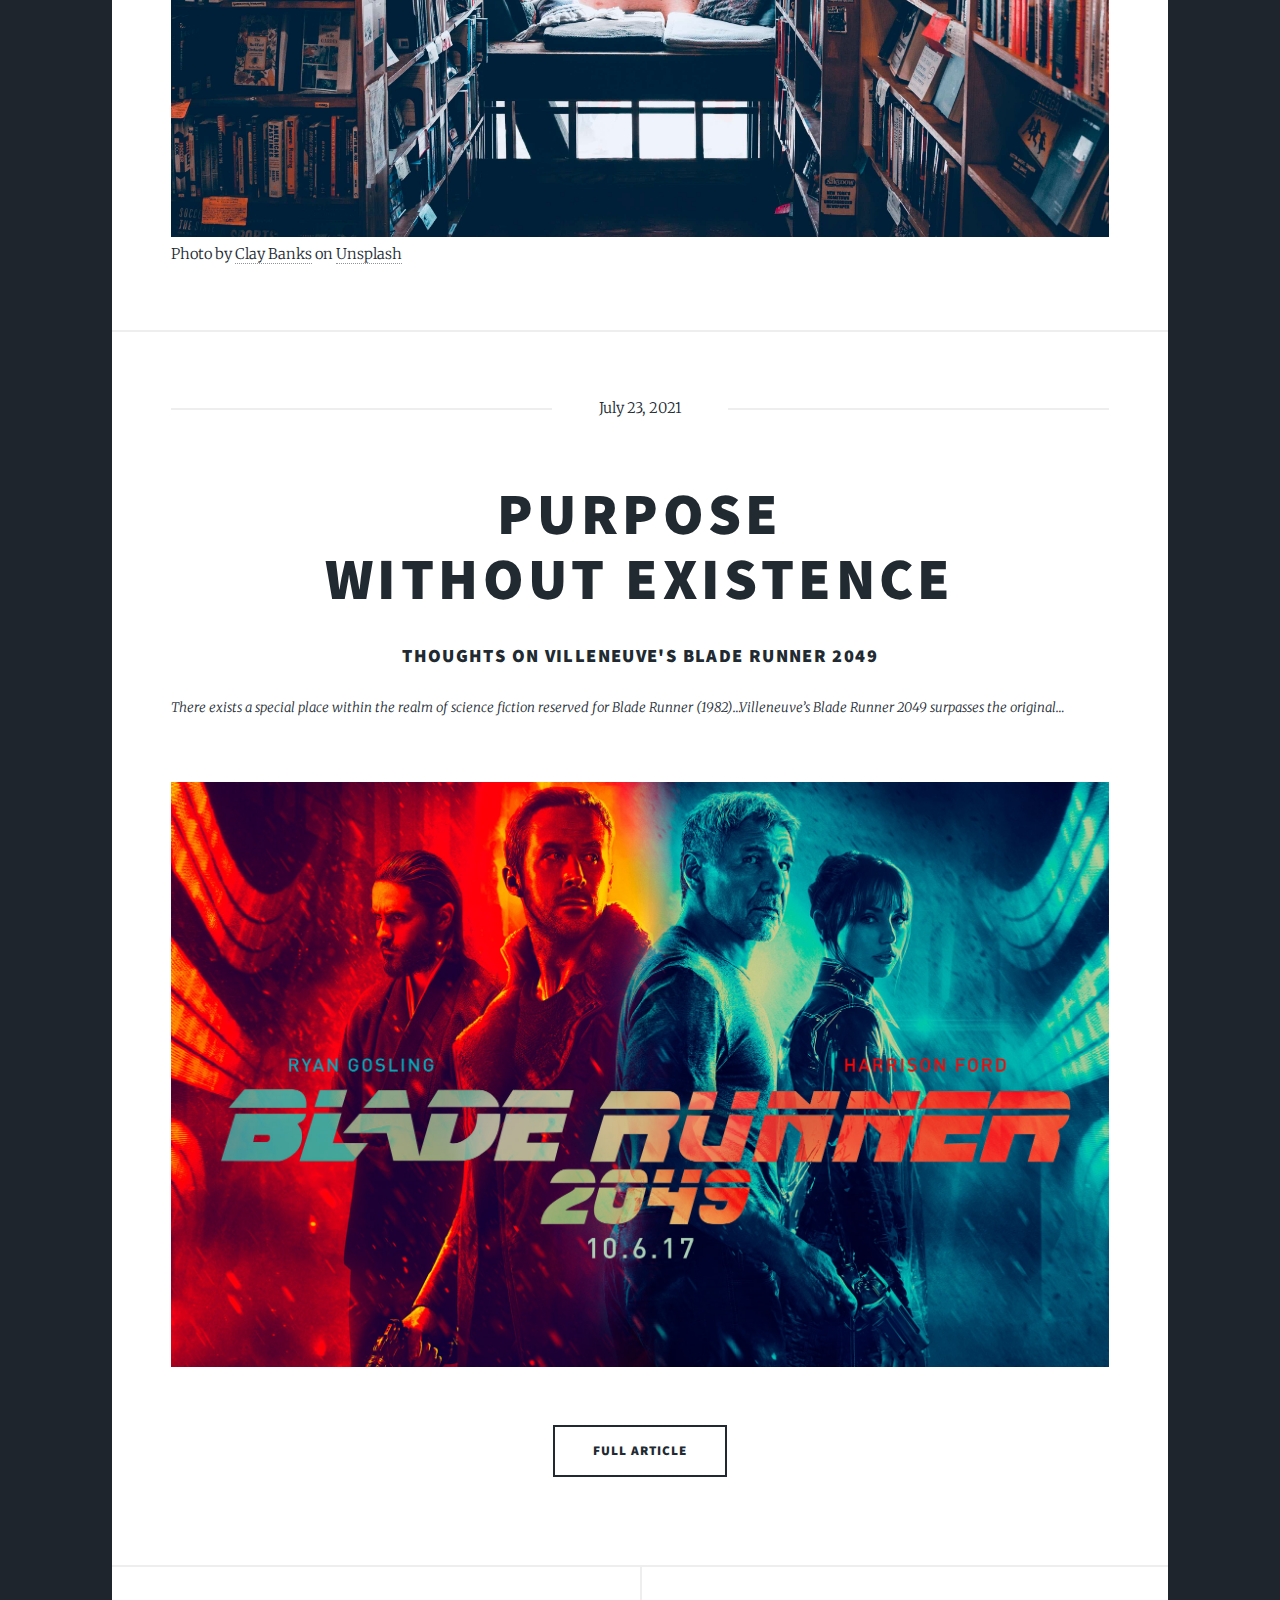
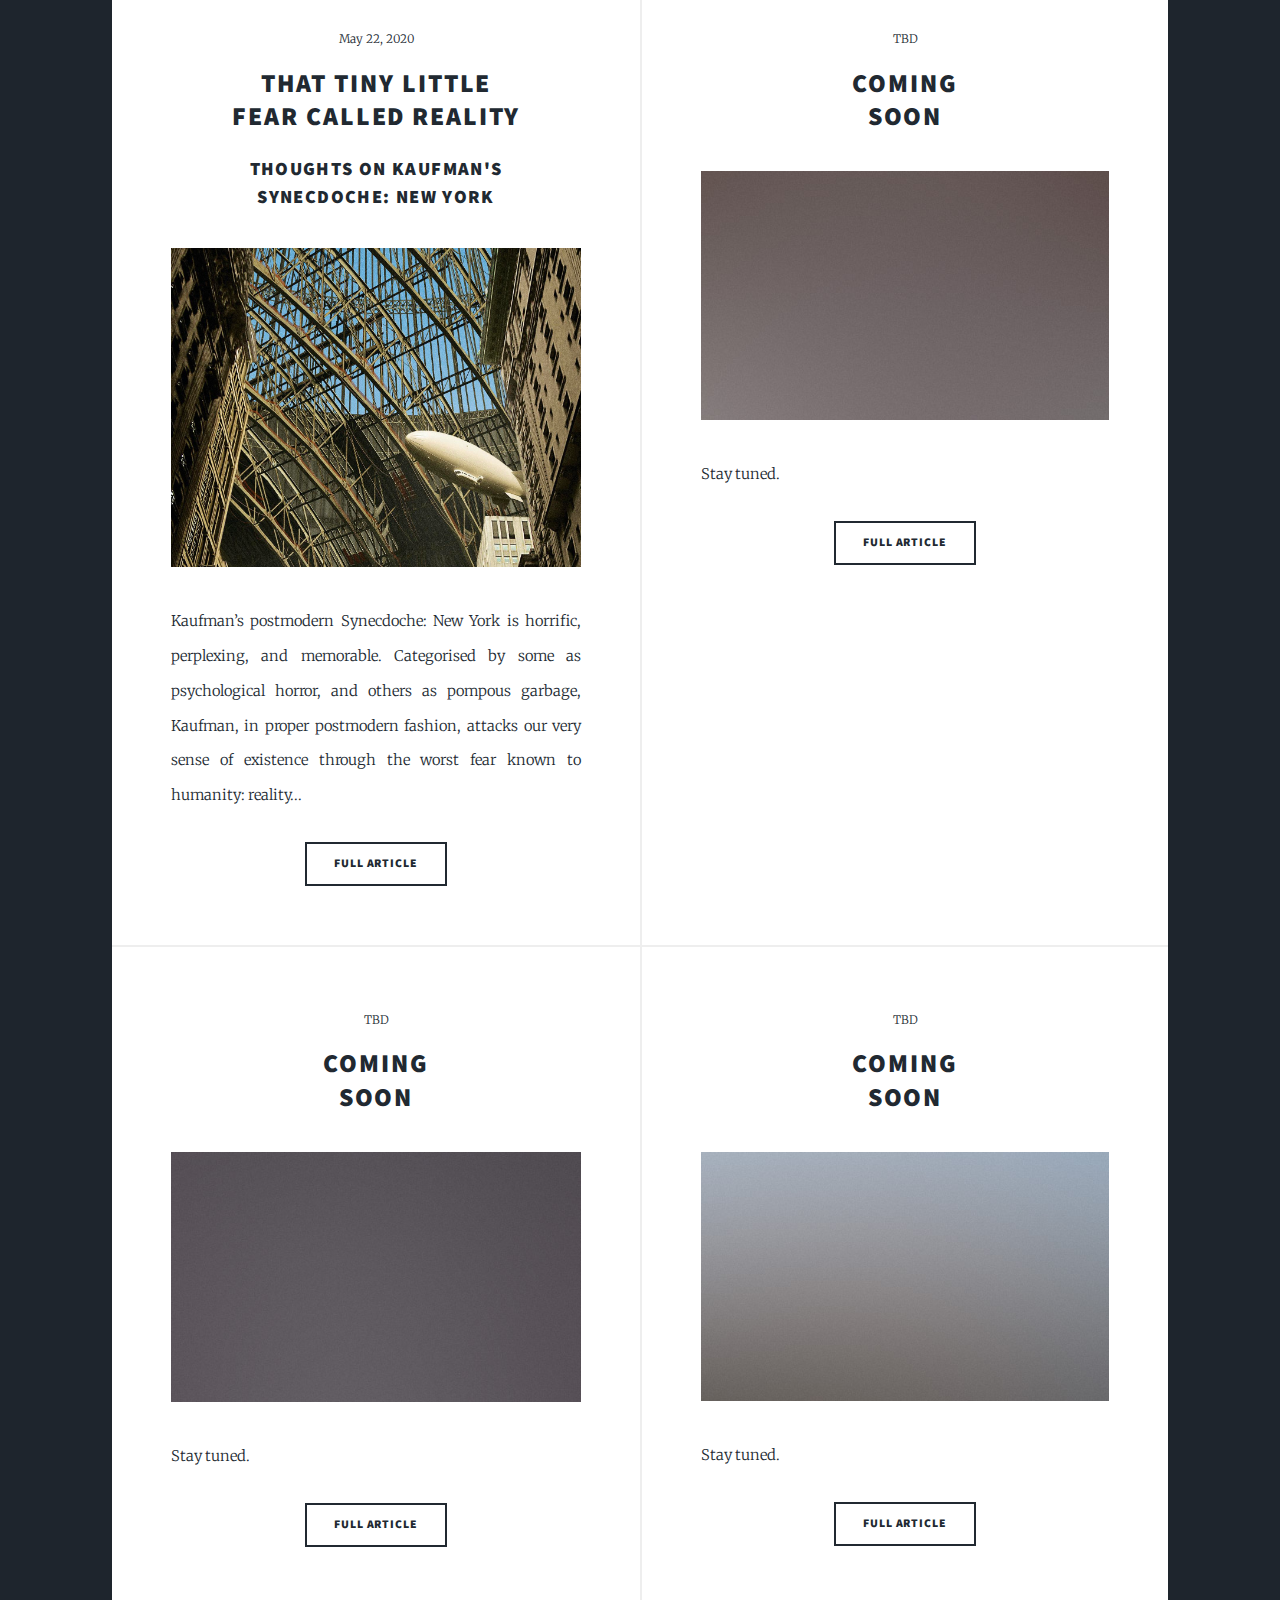
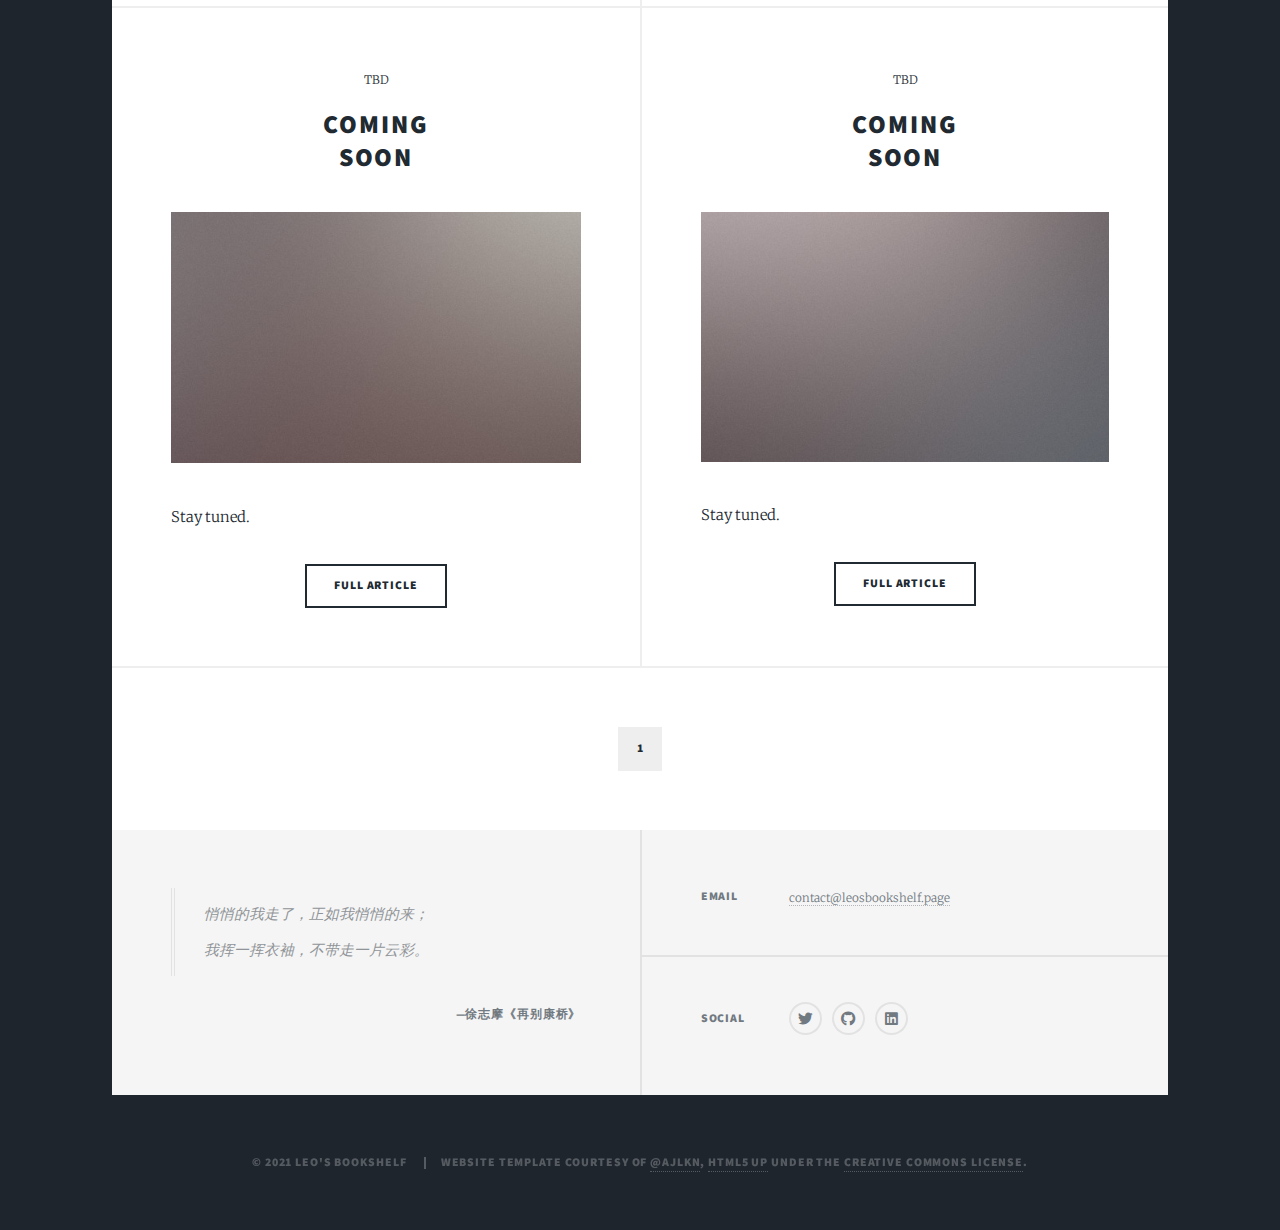
==== commit 2dd280bf: "fixed page style of thought corner, finalised statistics wall" ====
--- a/index.html
+++ b/index.html
@@ -216,10 +216,8 @@
 								</ul>
 							</form> -->
 							<blockquote class="index-end-quote" lang="zh-Hans">
-								悄悄的我走了，<br>
-								正如我悄悄的来；<br>
-								我挥一挥衣袖，<br>
-								不带走一片云彩。<br>
+								悄悄的我走了，正如我悄悄的来；<br>
+								我挥一挥衣袖，不带走一片云彩。<br>
 							</blockquote>
 							<h3> —徐志摩《再别康桥》</h3>
 						</section>
@@ -235,7 +233,7 @@
 							</section> -->
 							<section class="alt">
 								<h3>Email</h3>
-								<p><a href="#">contact@leosbookshelf.page</a></p>
+								<p><a href="mailto:contact@leosbookshelf.page">contact@leosbookshelf.page</a></p>
 							</section>
 							<section>
 								<h3>Social</h3>
@@ -246,16 +244,16 @@
 									<!-- <li><a href="contact@leosbookshelf.page" class="icon brands alt fa-google"><span class="label">Google</span></a></li> -->
 								</ul>
 							</section>
-							<section>
-								<h3>Website Template Courtesy of <a href="https://twitter.com/ajlkn">@ajlkn</a>, <a href="https://html5up.net">HTML5 UP</a>
-									under the <a href="https://html5up.net/license">Creative Commons license</a>.</h3>
-							</section>
 						</section>
 					</footer>
 
 				<!-- Copyright -->
 					<div id="copyright">
-						<ul><li>&copy; 2021 Leo's Bookshelf</li></ul>
+						<ul>
+							<li>&copy; 2021 Leo's Bookshelf</li>
+							<li>Website Template Courtesy of <a href="https://twitter.com/ajlkn">@ajlkn</a>, <a href="https://html5up.net">HTML5 UP</a>
+								under the <a href="https://html5up.net/license">Creative Commons license</a>.</li>
+						</ul>
 					</div>
 
 			</div>
--- a/assets/css/main.css
+++ b/assets/css/main.css
@@ -4009,31 +4009,20 @@
 
 		#footer section.footer-quote {
 			max-width: 66%;
-			padding-left: 15%;
-		}
-
-		#footer .footer-quote blockquote {
+		}
+
+		#footer section.footer-quote blockquote {
 			border-left-color: #e2e2e2;
 			border-left-style: double;
-			/* text-indent: -0.2em; */
 		}
 		#footer .footer-quote h3 {
 			text-align: right;
-			max-width: 66%;
-		}
-		/* @supports (hanging-punctuation: first) {
-			#footer blockquote {
-				border-left-color: #e2e2e2;
-				text-indent: 0;
-				hanging-punctuation: first;
-			}
-		}
-		#footer blockquote::before {
-			content: open-quote;
-		}
-		#footer blockquote::after {
-			content: close-quote;
-		} */
+		}
+		#footer section.footer-quote blockquote.stats-wall-end-quote {
+			margin-left: 0;
+			border-left-color: #e2e2e2;
+			border-left-style: double;
+		}
 
 		#footer code {
 			background: rgba(220, 220, 220, 0.5);
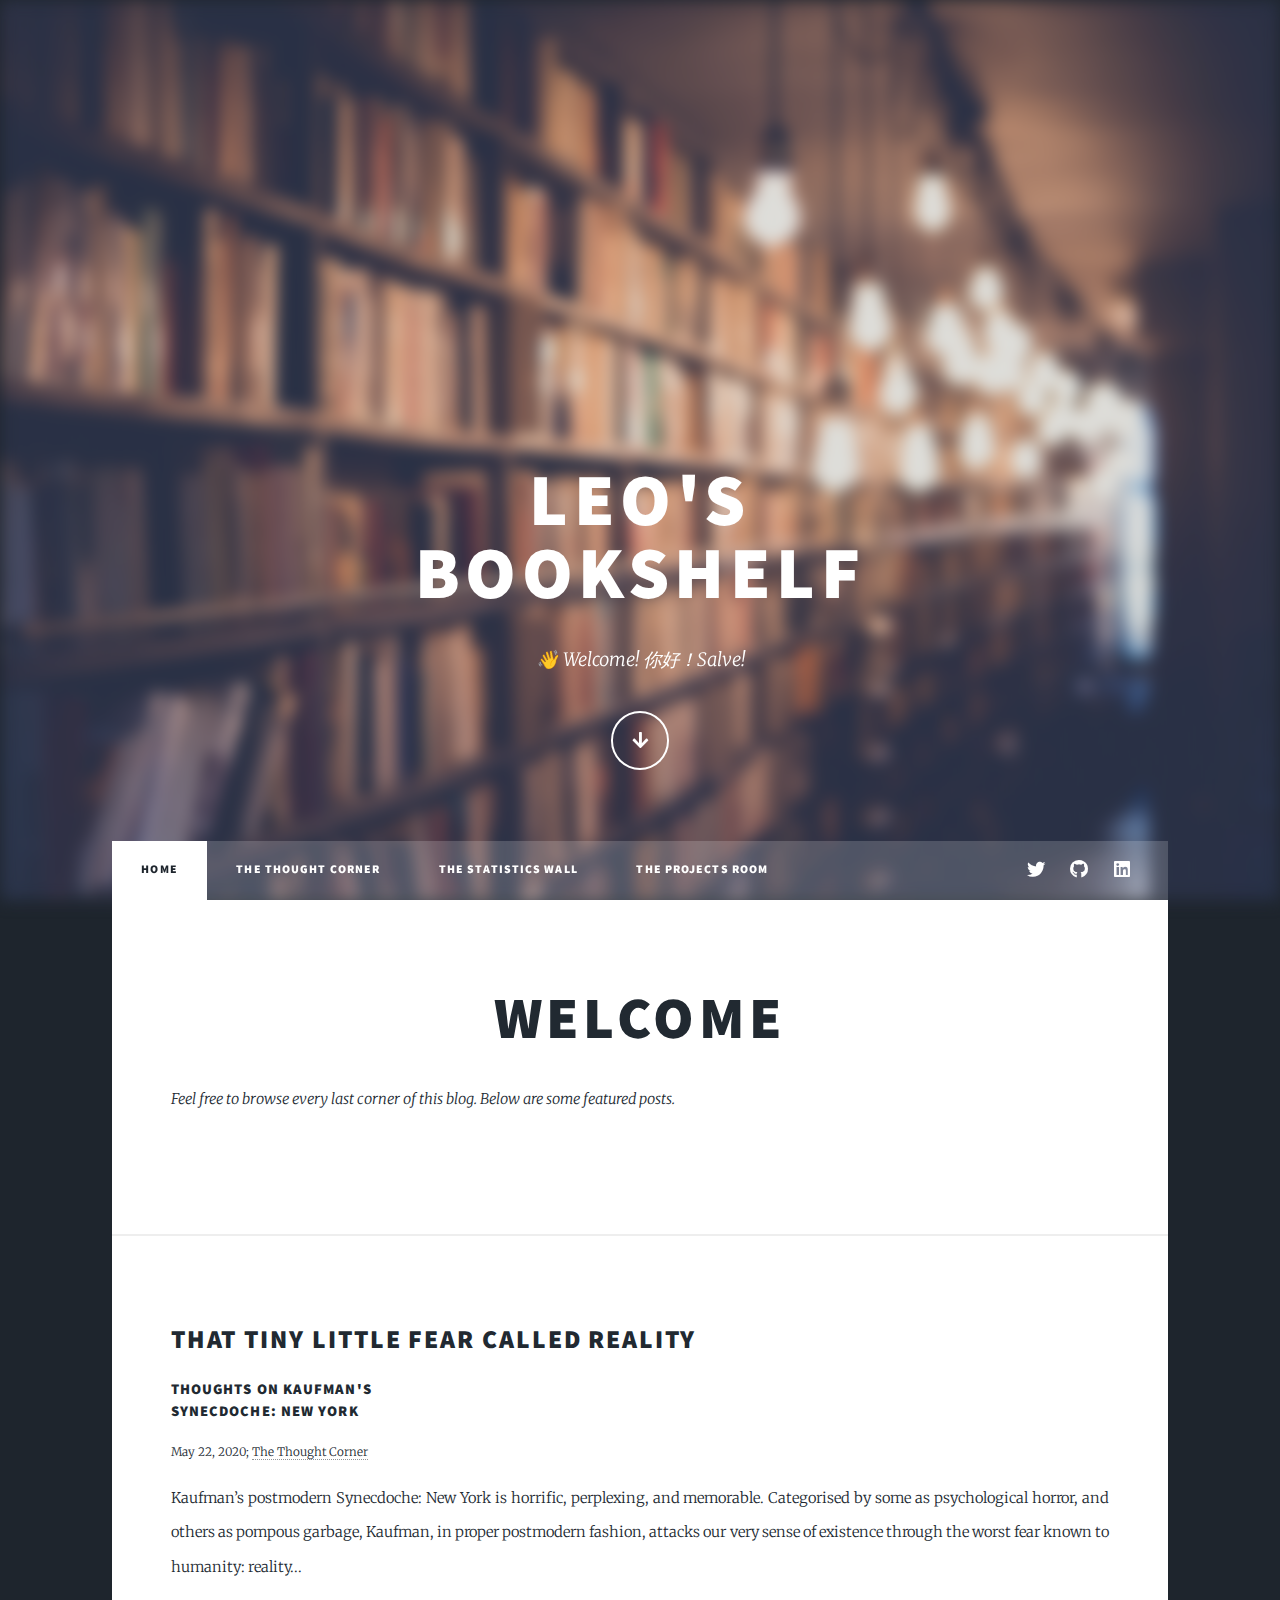
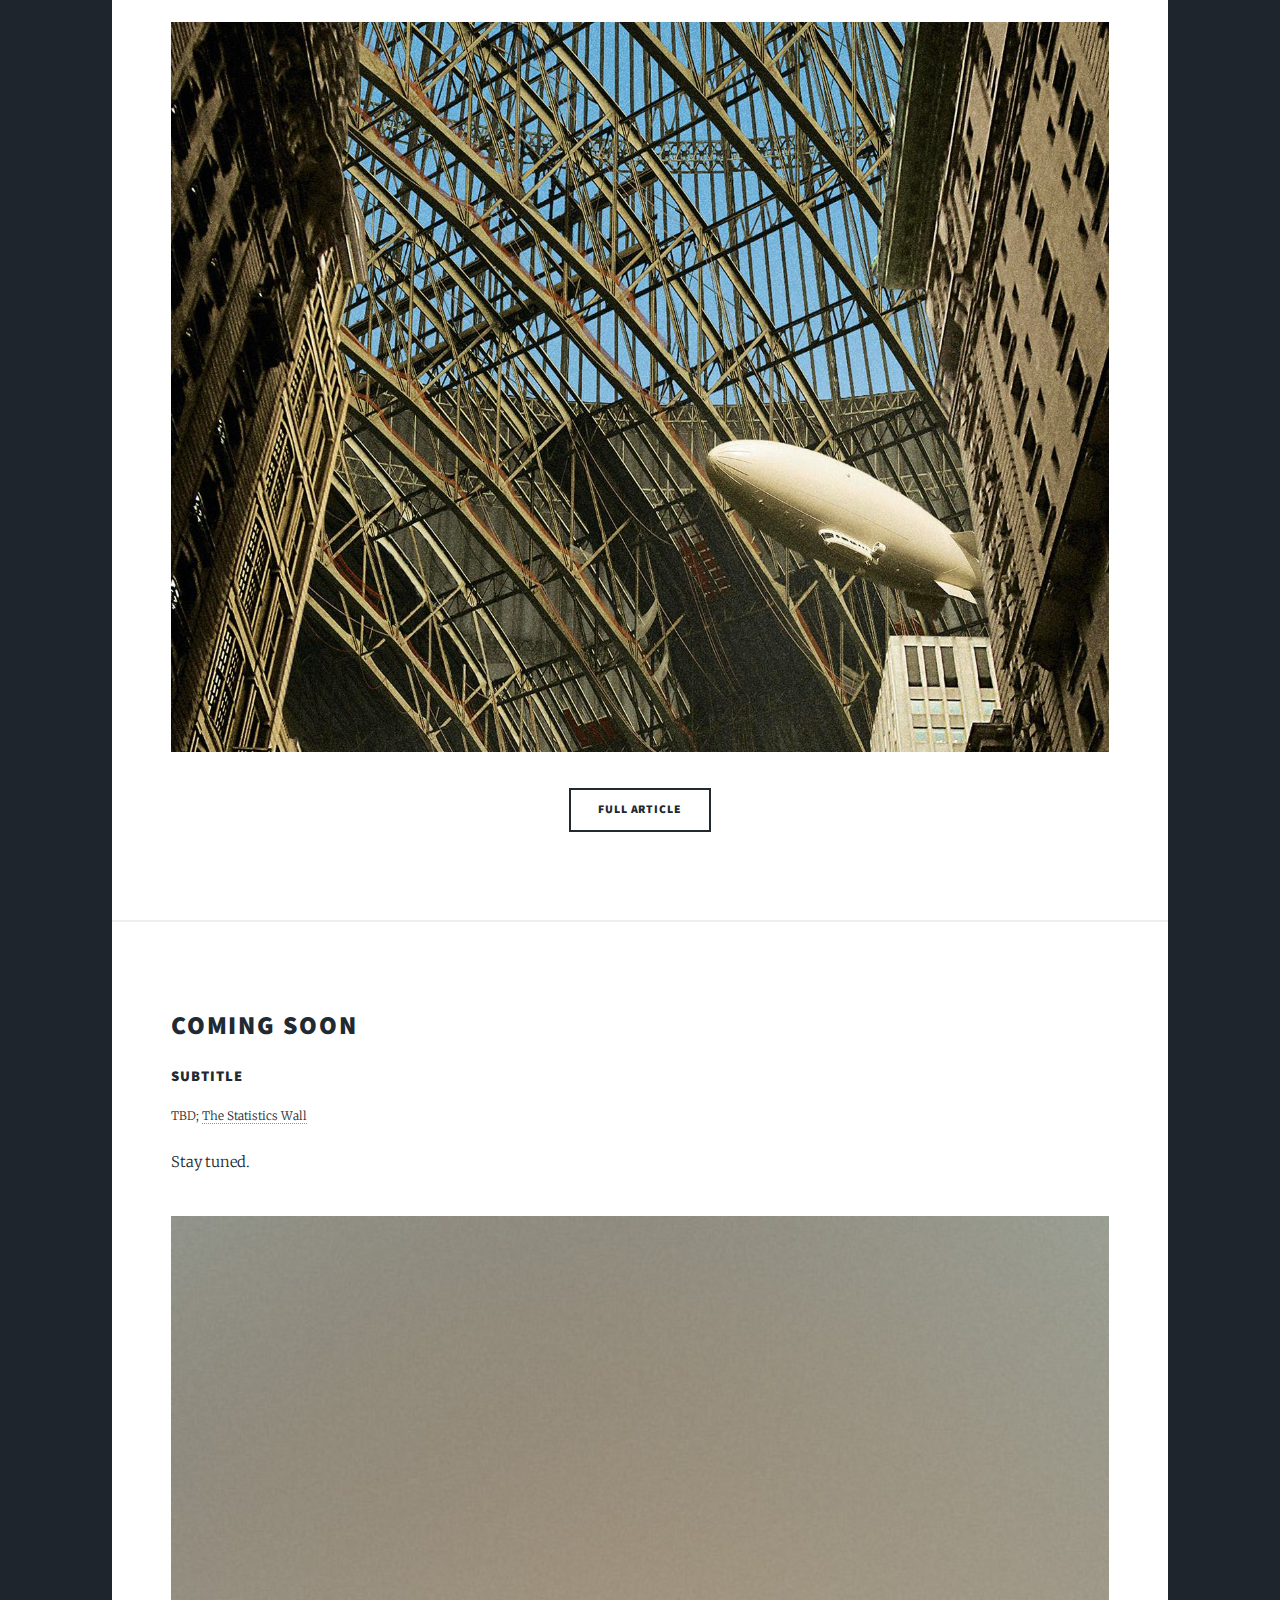
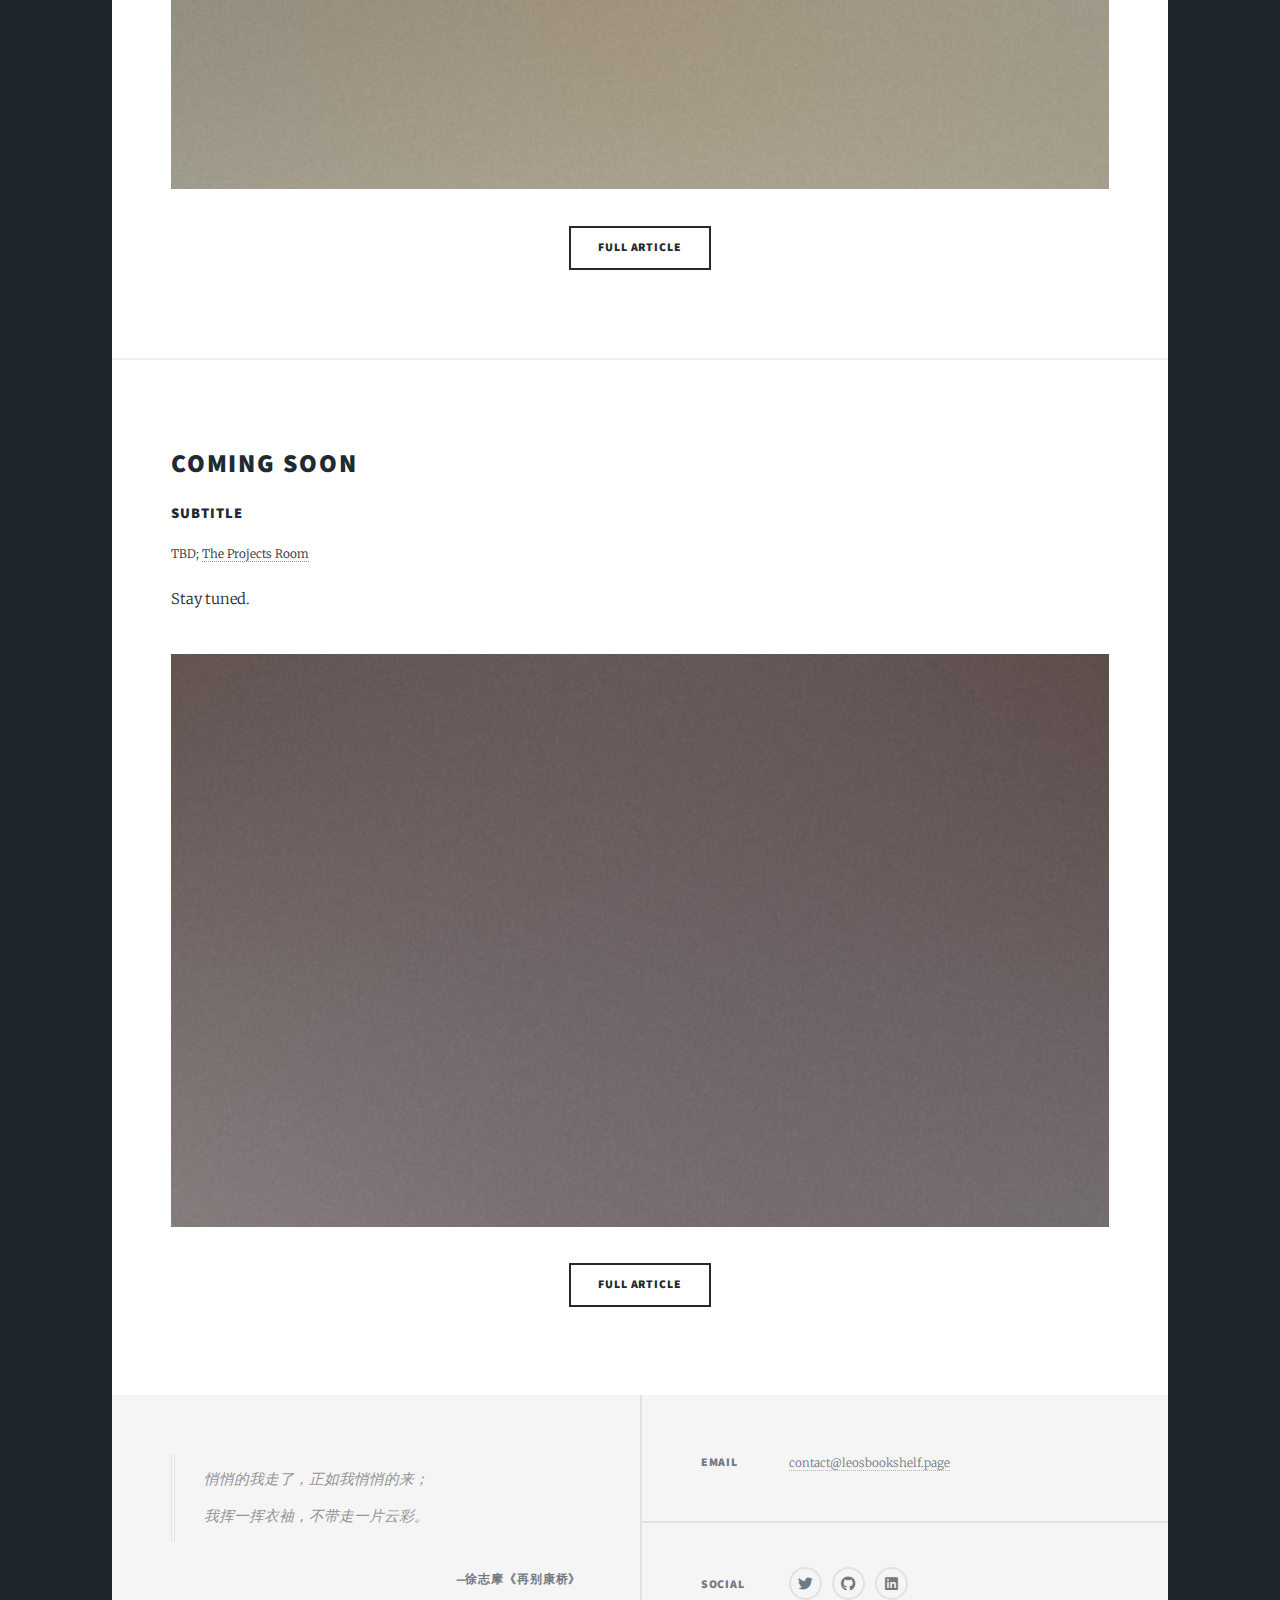
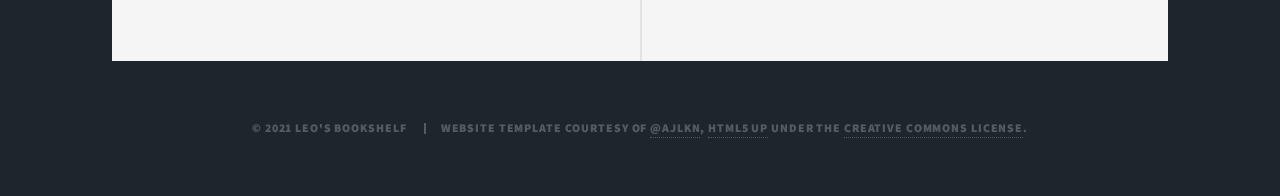
==== commit 27c64076: "added home page, updated all links" ====
--- a/index.html
+++ b/index.html
@@ -1,271 +1,198 @@
-<!DOCTYPE HTML>
-<html>
-	<head>
-		<title>Leo's Bookshelf</title>
-		<meta charset="utf-8" />
-		<meta name="viewport" content="width=device-width, initial-scale=1, user-scalable=no" />
-		<link rel="stylesheet" href="assets/css/main.css" />
-		<link rel="apple-touch-icon-precomposed" sizes="57x57" href="images/favicon-114.png" />
-		<link rel="apple-touch-icon-precomposed" sizes="114x114" href="images/favicon-114.png" />
-		<link rel="apple-touch-icon-precomposed" sizes="72x72" href="images/favicon-144.png" />
-		<link rel="apple-touch-icon-precomposed" sizes="144x144" href="images/favicon-144.png" />
-		<link rel="shortcut icon" sizes="128x128" href="images/favicon-128.icns" />
-		<link rel="icon" href="images/favicon.png" type="image/x-icon" />
-		<link rel="icon" href="images/favicon-144.png" />
-		<noscript><link rel="stylesheet" href="assets/css/noscript.css" /></noscript>
-		<style type="text/css"> :lang(zh-Hans) {font-size: 100%; line-height: 250%;} </style>
-	</head>
-	<body class="is-preload">
-
-		<!-- Wrapper -->
-			<div id="wrapper" class="fade-in">
-				
-				<!-- Intro -->
-					<div id="intro">
-						<h1>Leo's<br />
-						Bookshelf</h1>
-						<p>👋 Welcome! 你好！Salve!</p>
-						<ul class="actions">
-							<li><a href="#header" class="button icon solid solo fa-arrow-down scrolly">Continue</a></li>
-						</ul>
-					</div>
-
-				<!-- Header -->
-					<header id="header">
-						<a href="index.html" class="logo">Leo's Bookshelf</a>
-					</header>
-
-				<!-- Nav -->
-					<nav id="nav">
-						<ul class="links">
-							<li class="active"><a href="index.html">The Thought Corner</a></li>
-							<li><a href="the-stats-wall.html">The Statistics Wall</a></li>
-							<li><a href="the-projects-room.html">The Projects Room</a></li>
-						</ul>
-						<ul class="icons">
-							<li><a href="https://twitter.com/brazenpottle" class="icon brands fa-twitter"><span class="label">Twitter</span></a></li>
-							<li><a href="https://github.com/brazenpottle" class="icon brands fa-github"><span class="label">GitHub</span></a></li>
-							<li><a href="http://linkedin.com/in/leo-y-li99" class="icon brands fa-linkedin"><span class="label">LinkedIn</span></a></li>
-							<!-- <li><a href="contact@leosbookshelf.page" class="icon brands fa-google"><span class="label">Google</span></a></li> -->
-						</ul>
-					</nav>
-
-				<!-- Main -->
-					<div id="main">
-						<!-- Welcome Message -->
-							<article class="post featured">
-								<header class="major">
-									<h2>The Thought Corner</h2>
-									<p class="featured-text">This is the thought corner! Find here
-										a collection of my thoughts on books and
-										films which I've had the pleasure of 
-										reading and watching. I hope that these
-										short pieces can help inspire you to finally 
-										finish that book you've been reading forever 
-										and start that film you've been planning 
-										to see!</p>
-								</header>
-								<a class="image welcome"><img src="images/thought-corner.jpg" alt="" /></a>
-								<caption>Photo by <a href="https://unsplash.com/@claybanks?utm_source=unsplash&utm_medium=referral&utm_content=creditCopyText">Clay Banks</a> on <a href="https://unsplash.com/s/photos/room?utm_source=unsplash&utm_medium=referral&utm_content=creditCopyText">Unsplash</a></caption>
-							</article>
-
-						<!-- Featured Post -->
-							<article class="post featured">
-								<header class="major">
-									<span class="date">July 23, 2021</span>
-									<h2><a href="#">Purpose<br />
-									Without Existence</a></h2>
-									<h3>Thoughts on Villeneuve's Blade Runner 2049</h3>
-									<p class="featured-text">There exists a special place within the 
-										realm of science fiction reserved for 
-										Blade Runner (1982)…Villeneuve’s Blade 
-										Runner 2049 surpasses the original…
-									</p>
-								</header>
-								<a class="image main"><img src="images/blade-runner-2049/poster.jpg" alt="" /></a>
-								<ul class="actions special">
-									<li><a href="#" class="button large">Full Article</a></li>
-								</ul>
-							</article>
-
-						<!-- Posts -->
-							<section class="posts">
-								<article>
-									<header>
-										<span class="date">May 22, 2020</span>
-										<h2><a href="#">That Tiny Little<br />
-										Fear Called Reality</a></h2>
-										<h3>Thoughts on Kaufman's <br/> Synecdoche: New York</h3>
-									</header>
-									<a class="image fit"><img src="images/synecdoche-new-york/poster.jpg" alt="" /></a>
-									<p>Kaufman’s postmodern Synecdoche: New York
-										is horrific, perplexing, and memorable.
-										Categorised by some as psychological 
-										horror, and others as pompous garbage, 
-										Kaufman, in proper postmodern fashion,
-										attacks our very sense of existence 
-										through the worst fear known to 
-										humanity: reality...</p>
-									<ul class="actions special">
-										<li><a href="#" class="button">Full Article</a></li>
-									</ul>
-								</article>
-								<article>
-									<header>
-										<span class="date">TBD</span>
-										<h2><a href="#">Coming<br />
-										Soon</a></h2>
-									</header>
-									<a class="image fit"><img src="images/pic03.jpg" alt="" /></a>
-									<p>Stay tuned.</p>
-									<ul class="actions special">
-										<li><a href="#" class="button">Full Article</a></li>
-									</ul>
-								</article>
-								<article>
-									<header>
-										<span class="date">TBD</span>
-										<h2><a href="#">Coming<br />
-										Soon</a></h2>
-									</header>
-									<a class="image fit"><img src="images/pic04.jpg" alt="" /></a>
-									<p>Stay tuned.</p>
-									<ul class="actions special">
-										<li><a href="#" class="button">Full Article</a></li>
-									</ul>
-								</article>
-								<article>
-									<header>
-										<span class="date">TBD</span>
-										<h2><a href="#">Coming<br />
-										Soon</a></h2>
-									</header>
-									<a class="image fit"><img src="images/pic05.jpg" alt="" /></a>
-									<p>Stay tuned.</p>
-									<ul class="actions special">
-										<li><a href="#" class="button">Full Article</a></li>
-									</ul>
-								</article>
-								<article>
-									<header>
-										<span class="date">TBD</span>
-										<h2><a href="#">Coming<br />
-										Soon</a></h2>
-									</header>
-									<a class="image fit"><img src="images/pic06.jpg" alt="" /></a>
-									<p>Stay tuned.</p>
-									<ul class="actions special">
-										<li><a href="#" class="button">Full Article</a></li>
-									</ul>
-								</article>
-								<article>
-									<header>
-										<span class="date">TBD</span>
-										<h2><a href="#">Coming<br />
-										Soon</a></h2>
-									</header>
-									<a class="image fit"><img src="images/pic07.jpg" alt="" /></a>
-									<p>Stay tuned.</p>
-									<ul class="actions special">
-										<li><a href="#" class="button">Full Article</a></li>
-									</ul>
-								</article>
-							</section>
-
-						<!-- Footer -->
-							<footer>
-								<div class="pagination">
-									<!--<a href="#" class="previous">Prev</a>-->
-									<a href="#" class="page active">1</a>
-									<!-- <a href="#" class="page">2</a>
-									<a href="#" class="page">3</a>
-									<span class="extra">&hellip;</span>
-									<a href="#" class="page">8</a>
-									<a href="#" class="page">9</a>
-									<a href="#" class="page">10</a> -->
-									<!-- <a href="#" class="next">Next</a> -->
-								</div>
-							</footer>
-
-					</div>
-
-				<!-- Footer -->
-					<footer id="footer">
-						<section class="footer-quote">
-							<!-- <form method="post" action="#">
-								<div class="fields">
-									<div class="field">
-										<label for="name">Name</label>
-										<input type="text" name="name" id="name" />
-									</div>
-									<div class="field">
-										<label for="email">Email</label>
-										<input type="text" name="email" id="email" />
-									</div>
-									<div class="field">
-										<label for="subject">Subject</label>
-										<input type="text" name="subject" id="subject">
-									</div>
-									<div class="field">
-										<label for="message">Message</label>
-										<textarea name="message" id="message" rows="3"></textarea>
-									</div>
-								</div>
-								<ul class="actions">
-									<li><input type="submit" id="submit-btn" value="Send Message" /></li>
-								</ul>
-							</form> -->
-							<blockquote class="index-end-quote" lang="zh-Hans">
-								悄悄的我走了，正如我悄悄的来；<br>
-								我挥一挥衣袖，不带走一片云彩。<br>
-							</blockquote>
-							<h3> —徐志摩《再别康桥》</h3>
-						</section>
-						<section class="split contact">
-							<!-- <section class="alt">
-								<h3>Address</h3>
-								<p>1234 Somewhere Road #87257<br />
-								Nashville, TN 00000-0000</p>
-							</section> -->
-							<!-- <section class="alt">
-								<h3>Phone</h3>
-								<p><a href="#">(000) 000-0000</a></p>
-							</section> -->
-							<section class="alt">
-								<h3>Email</h3>
-								<p><a href="mailto:contact@leosbookshelf.page">contact@leosbookshelf.page</a></p>
-							</section>
-							<section>
-								<h3>Social</h3>
-								<ul class="icons alt">
-									<li><a href="https://twitter.com/brazenpottle" class="icon brands alt fa-twitter"><span class="label">Twitter</span></a></li>
-									<li><a href="https://github.com/brazenpottle" class="icon brands alt fa-github"><span class="label">GitHub</span></a></li>
-									<li><a href="http://linkedin.com/in/leo-y-li99" class="icon brands alt fa-linkedin"><span class="label">LinkedIn</span></a></li>
-									<!-- <li><a href="contact@leosbookshelf.page" class="icon brands alt fa-google"><span class="label">Google</span></a></li> -->
-								</ul>
-							</section>
-						</section>
-					</footer>
-
-				<!-- Copyright -->
-					<div id="copyright">
-						<ul>
-							<li>&copy; 2021 Leo's Bookshelf</li>
-							<li>Website Template Courtesy of <a href="https://twitter.com/ajlkn">@ajlkn</a>, <a href="https://html5up.net">HTML5 UP</a>
-								under the <a href="https://html5up.net/license">Creative Commons license</a>.</li>
-						</ul>
-					</div>
-
-			</div>
-
-		<!-- Scripts -->
-			<script src="assets/js/jquery.min.js"></script>
-			<script src="assets/js/jquery.scrollex.min.js"></script>
-			<script src="assets/js/jquery.scrolly.min.js"></script>
-			<script src="assets/js/browser.min.js"></script>
-			<script src="assets/js/breakpoints.min.js"></script>
-			<script src="assets/js/util.js"></script>
-			<script src="assets/js/main.js"></script>
-
-	</body>
+<!DOCTYPE HTML>
+<html>
+	<head>
+		<title>Leo's Bookshelf</title>
+		<meta charset="utf-8" />
+		<meta name="viewport" content="width=device-width, initial-scale=1, user-scalable=no" />
+		<link rel="stylesheet" href="assets/css/main.css" />
+		<link rel="apple-touch-icon-precomposed" sizes="57x57" href="images/favicon-114.png" />
+		<link rel="apple-touch-icon-precomposed" sizes="114x114" href="images/favicon-114.png" />
+		<link rel="apple-touch-icon-precomposed" sizes="72x72" href="images/favicon-144.png" />
+		<link rel="apple-touch-icon-precomposed" sizes="144x144" href="images/favicon-144.png" />
+		<link rel="shortcut icon" sizes="128x128" href="images/favicon-128.icns" />
+		<link rel="icon" href="images/favicon.png" type="image/x-icon" />
+		<link rel="icon" href="images/favicon-144.png" />
+		<noscript><link rel="stylesheet" href="assets/css/noscript.css" /></noscript>
+		<style type="text/css"> :lang(zh-Hans) {font-size: 100%; line-height: 250%;} </style>
+	</head>
+	<body class="is-preload">
+
+		<!-- Wrapper -->
+			<div id="wrapper" class="fade-in">
+				
+				<!-- Intro -->
+					<div id="intro">
+						<h1>Leo's<br />
+						Bookshelf</h1>
+						<p>👋 Welcome! 你好！Salve!</p>
+						<ul class="actions">
+							<li><a href="#header" class="button icon solid solo fa-arrow-down scrolly">Continue</a></li>
+						</ul>
+					</div>
+
+				<!-- Header -->
+					<header id="header">
+						<a href="index.html" class="logo">Leo's Bookshelf</a>
+					</header>
+
+				<!-- Nav -->
+					<nav id="nav">
+						<ul class="links">
+                            <li class="active"><a href="#">Home</a></li>
+							<li class="the-thought-corner"><a href="the-thought-corner.html">The Thought Corner</a></li>
+							<li><a href="the-stats-wall.html">The Statistics Wall</a></li>
+							<li><a href="the-projects-room.html">The Projects Room</a></li>
+						</ul>
+						<ul class="icons">
+							<li><a href="https://twitter.com/brazenpottle" class="icon brands fa-twitter"><span class="label">Twitter</span></a></li>
+							<li><a href="https://github.com/brazenpottle" class="icon brands fa-github"><span class="label">GitHub</span></a></li>
+							<li><a href="http://linkedin.com/in/leo-y-li99" class="icon brands fa-linkedin"><span class="label">LinkedIn</span></a></li>
+							<!-- <li><a href="contact@leosbookshelf.page" class="icon brands fa-google"><span class="label">Google</span></a></li> -->
+						</ul>
+					</nav>
+
+				<!-- Main -->
+					<div id="main">
+						<!-- Welcome Message -->
+							<article class="post featured">
+								<header class="major">
+									<h2>Welcome</h2>
+									<p class="featured-text">
+                                        Feel free to browse every last corner of
+                                        this blog. Below are some featured posts.
+                                    </p>
+								</header>
+								<!-- <a class="image welcome"><img src="images/thought-corner.jpg" alt="" /></a>
+								<caption>Photo by <a href="https://unsplash.com/@claybanks?utm_source=unsplash&utm_medium=referral&utm_content=creditCopyText">Clay Banks</a> on <a href="https://unsplash.com/s/photos/room?utm_source=unsplash&utm_medium=referral&utm_content=creditCopyText">Unsplash</a></caption> -->
+							</article>
+
+                        <!-- The Thought Corner -->
+							<section class="post">
+                                <header>
+                                    <h2><a href="#">That Tiny Little Fear Called Reality</a></h2>
+                                    <h4>Thoughts on Kaufman's <br/> Synecdoche: New York</h4>
+                                    <span class="date">May 22, 2020; <a href="the-thought-corner.html">The Thought Corner</a></span>
+                                </header>
+                                <p>Kaufman’s postmodern Synecdoche: New York
+                                    is horrific, perplexing, and memorable.
+                                    Categorised by some as psychological 
+                                    horror, and others as pompous garbage, 
+                                    Kaufman, in proper postmodern fashion,
+                                    attacks our very sense of existence 
+                                    through the worst fear known to 
+                                    humanity: reality...</p>
+                                <a class="image fit"><img src="images/synecdoche-new-york/poster.jpg" alt="" /></a>
+                                <ul class="actions special">
+                                    <li><a href="#" class="button">Full Article</a></li>
+                                </ul>
+                            </section>
+
+                        <!-- The Statistics Wall -->
+                        <section class="post">
+                            <header>
+                                <h2><a href="#">Coming Soon</a></h2>
+                                <h4>Subtitle</h4>
+                                <span class="date">TBD; <a href="the-stats-wall.html">The Statistics Wall</a></span>
+                            </header>
+                            <p>Stay tuned.</p>
+                            <a class="image fit"><img src="images/pic02.jpg" alt="" /></a>
+                            <ul class="actions special">
+                                <li><a href="#" class="button">Full Article</a></li>
+                            </ul>
+                        </section>
+
+                        <!-- The Projects Room -->
+                        <section class="post">
+                            <header>
+                                <h2><a href="#">Coming Soon</a></h2>
+                                <h4>Subtitle</h4>
+                                <span class="date">TBD; <a href="the-projects-room.html">The Projects Room</a></span>
+                            </header>
+                            <p>Stay tuned.</p>
+                            <a class="image fit"><img src="images/pic03.jpg" alt="" /></a>
+                            <ul class="actions special">
+                                <li><a href="#" class="button">Full Article</a></li>
+                            </ul>
+                        </section>
+					</div>
+
+				<!-- Footer -->
+					<footer id="footer">
+						<section class="footer-quote">
+							<!-- <form method="post" action="#">
+								<div class="fields">
+									<div class="field">
+										<label for="name">Name</label>
+										<input type="text" name="name" id="name" />
+									</div>
+									<div class="field">
+										<label for="email">Email</label>
+										<input type="text" name="email" id="email" />
+									</div>
+									<div class="field">
+										<label for="subject">Subject</label>
+										<input type="text" name="subject" id="subject">
+									</div>
+									<div class="field">
+										<label for="message">Message</label>
+										<textarea name="message" id="message" rows="3"></textarea>
+									</div>
+								</div>
+								<ul class="actions">
+									<li><input type="submit" id="submit-btn" value="Send Message" /></li>
+								</ul>
+							</form> -->
+							<blockquote class="index-end-quote" lang="zh-Hans">
+								悄悄的我走了，正如我悄悄的来；<br>
+								我挥一挥衣袖，不带走一片云彩。<br>
+							</blockquote>
+							<h3> —徐志摩《再别康桥》</h3>
+						</section>
+						<section class="split contact">
+							<!-- <section class="alt">
+								<h3>Address</h3>
+								<p>1234 Somewhere Road #87257<br />
+								Nashville, TN 00000-0000</p>
+							</section> -->
+							<!-- <section class="alt">
+								<h3>Phone</h3>
+								<p><a href="#">(000) 000-0000</a></p>
+							</section> -->
+							<section class="alt">
+								<h3>Email</h3>
+								<p><a href="mailto:contact@leosbookshelf.page">contact@leosbookshelf.page</a></p>
+							</section>
+							<section>
+								<h3>Social</h3>
+								<ul class="icons alt">
+									<li><a href="https://twitter.com/brazenpottle" class="icon brands alt fa-twitter"><span class="label">Twitter</span></a></li>
+									<li><a href="https://github.com/brazenpottle" class="icon brands alt fa-github"><span class="label">GitHub</span></a></li>
+									<li><a href="http://linkedin.com/in/leo-y-li99" class="icon brands alt fa-linkedin"><span class="label">LinkedIn</span></a></li>
+									<!-- <li><a href="contact@leosbookshelf.page" class="icon brands alt fa-google"><span class="label">Google</span></a></li> -->
+								</ul>
+							</section>
+						</section>
+					</footer>
+
+				<!-- Copyright -->
+					<div id="copyright">
+						<ul>
+							<li>&copy; 2021 Leo's Bookshelf</li>
+							<li>Website Template Courtesy of <a href="https://twitter.com/ajlkn">@ajlkn</a>, <a href="https://html5up.net">HTML5 UP</a>
+								under the <a href="https://html5up.net/license">Creative Commons license</a>.</li>
+						</ul>
+					</div>
+
+			</div>
+
+		<!-- Scripts -->
+			<script src="assets/js/jquery.min.js"></script>
+			<script src="assets/js/jquery.scrollex.min.js"></script>
+			<script src="assets/js/jquery.scrolly.min.js"></script>
+			<script src="assets/js/browser.min.js"></script>
+			<script src="assets/js/breakpoints.min.js"></script>
+			<script src="assets/js/util.js"></script>
+			<script src="assets/js/main.js"></script>
+
+	</body>
 </html>--- a/assets/css/main.css
+++ b/assets/css/main.css
@@ -4007,21 +4007,12 @@
 			color: #717981;
 		}
 
-		#footer section.footer-quote {
-			max-width: 66%;
-		}
-
 		#footer section.footer-quote blockquote {
 			border-left-color: #e2e2e2;
 			border-left-style: double;
 		}
 		#footer .footer-quote h3 {
 			text-align: right;
-		}
-		#footer section.footer-quote blockquote.stats-wall-end-quote {
-			margin-left: 0;
-			border-left-color: #e2e2e2;
-			border-left-style: double;
 		}
 
 		#footer code {
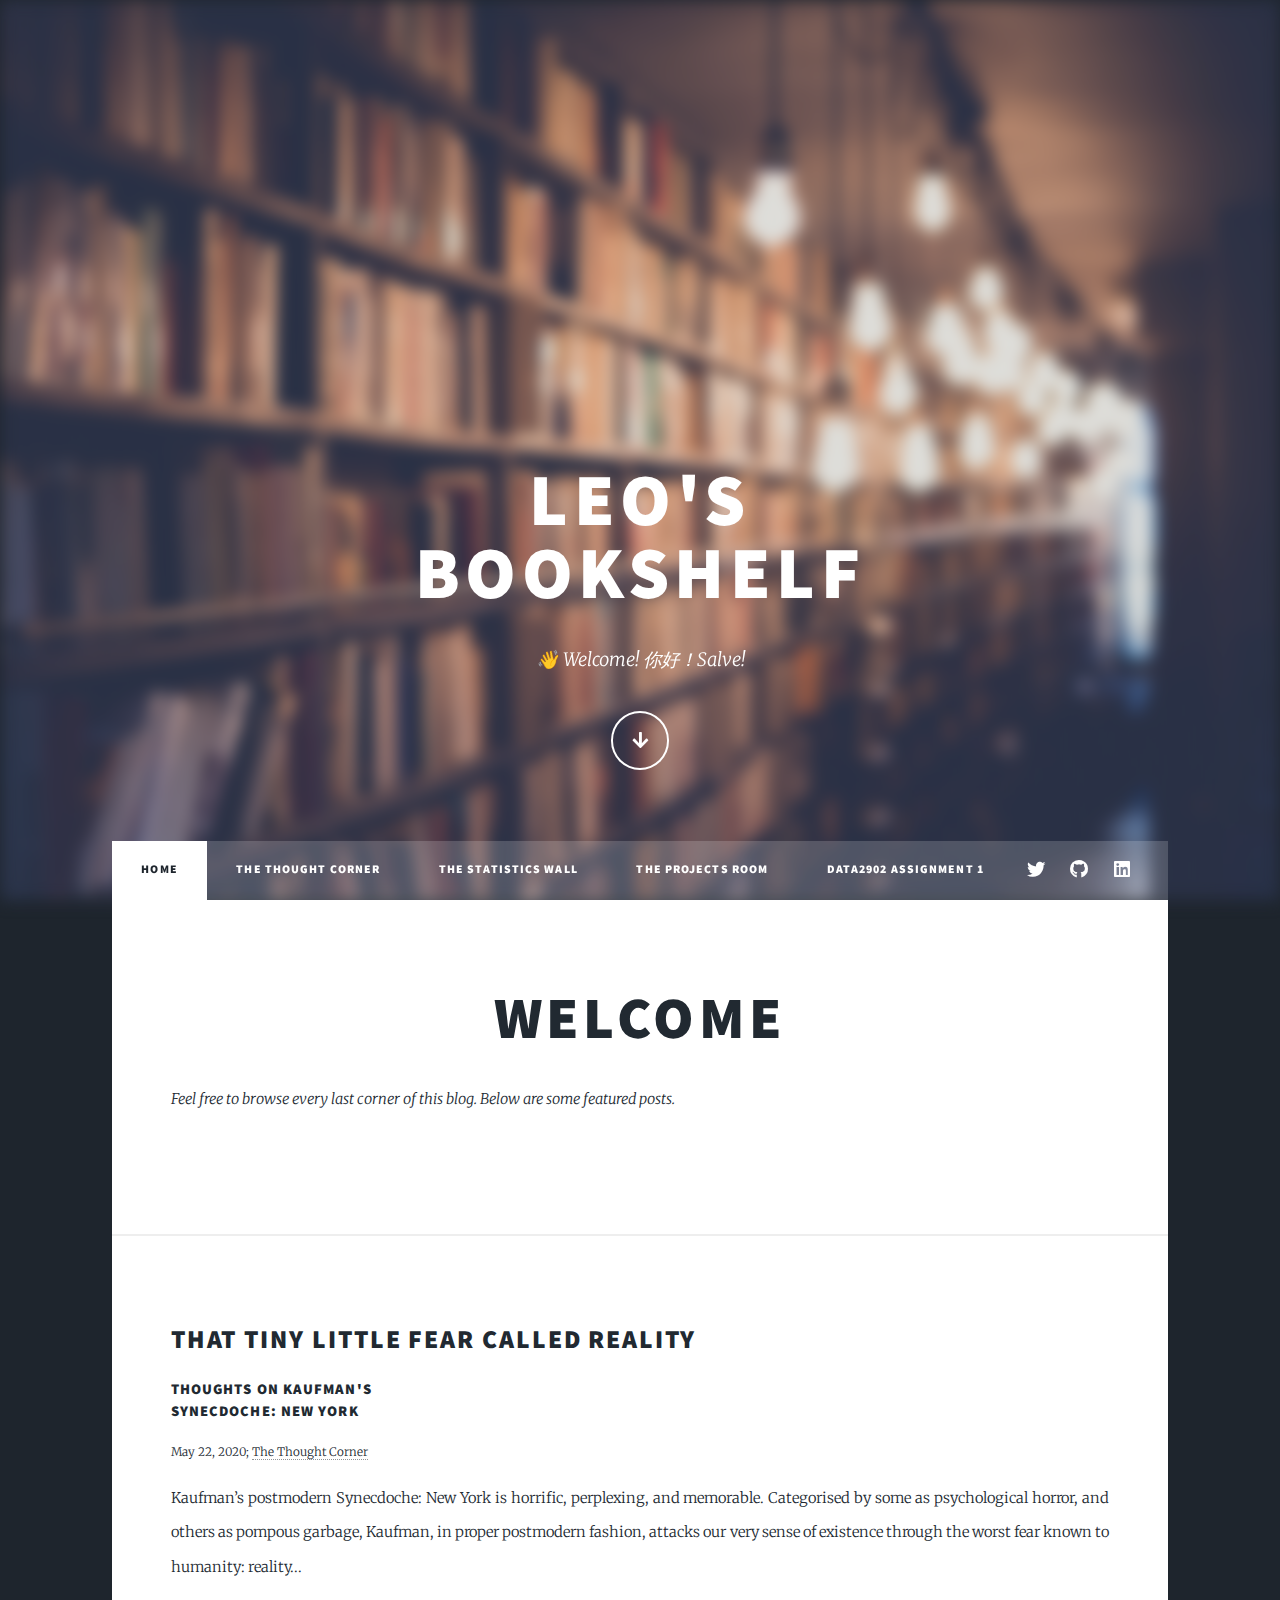
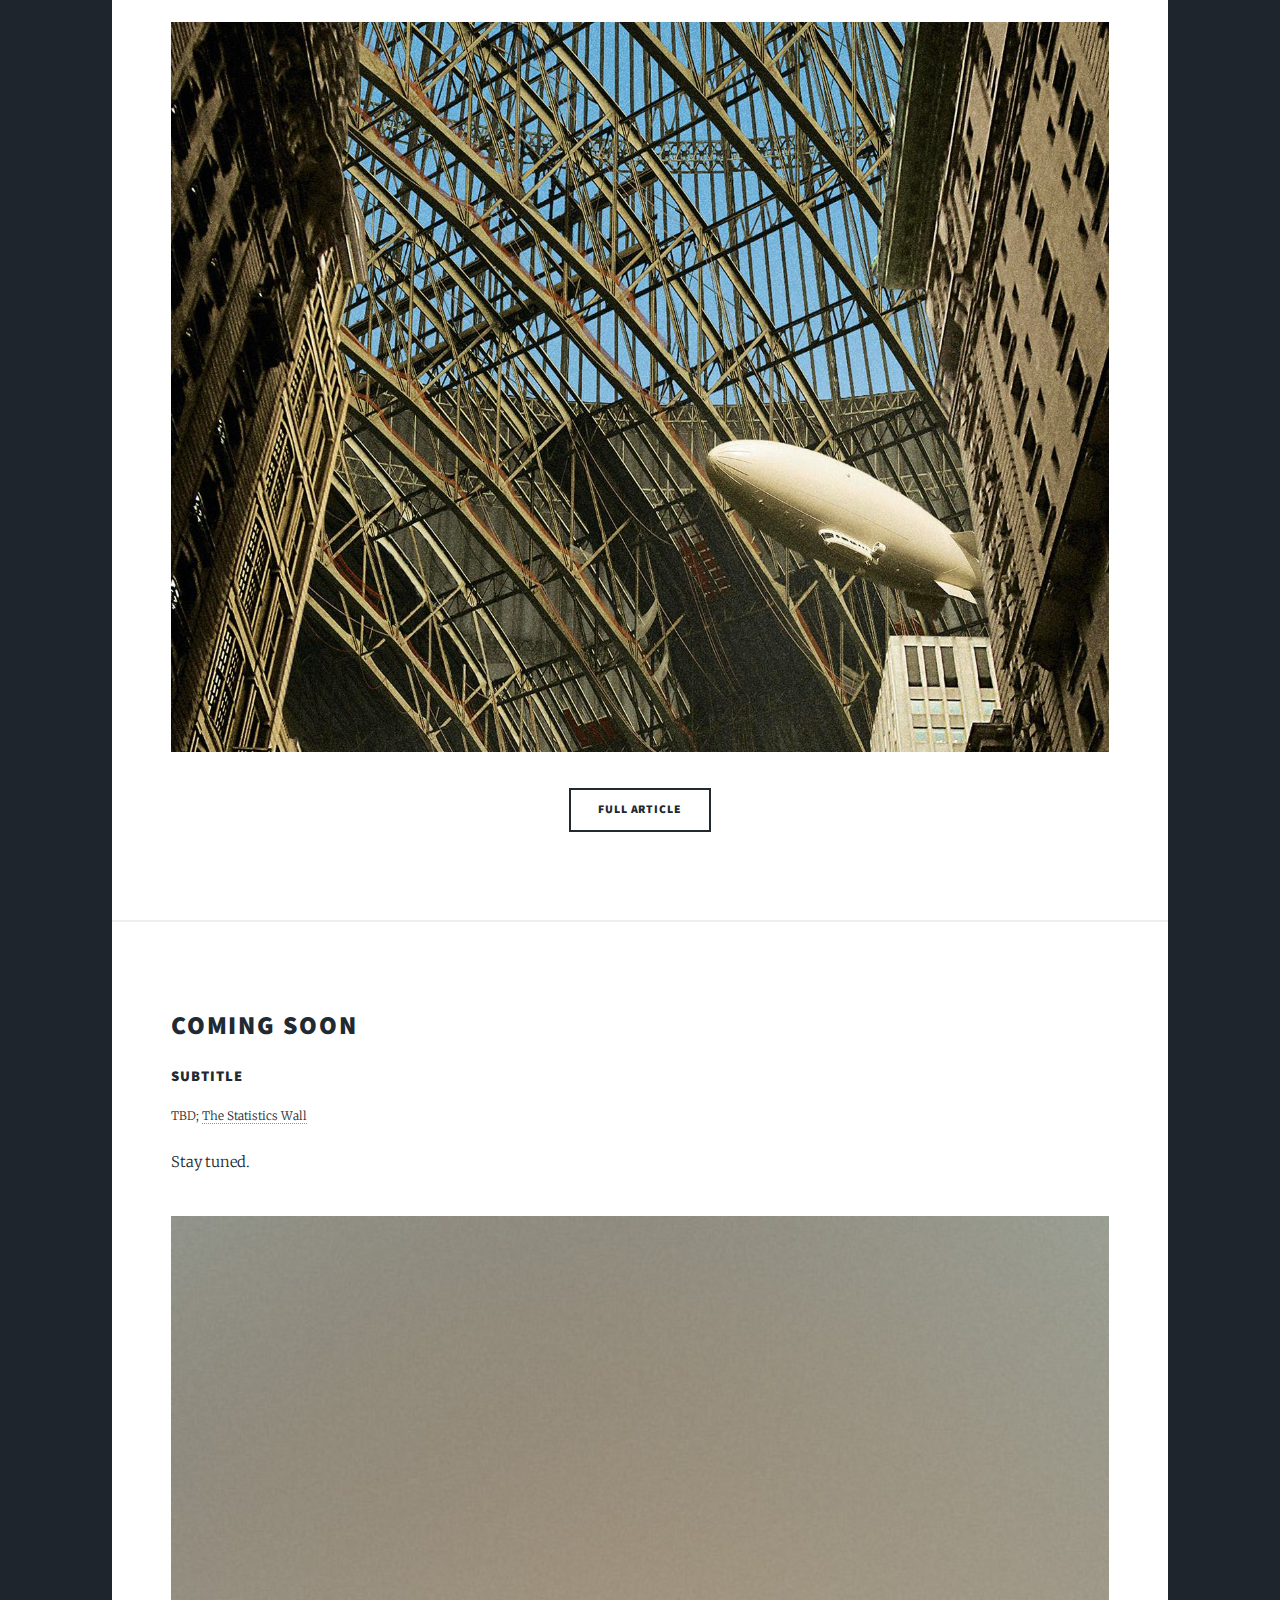
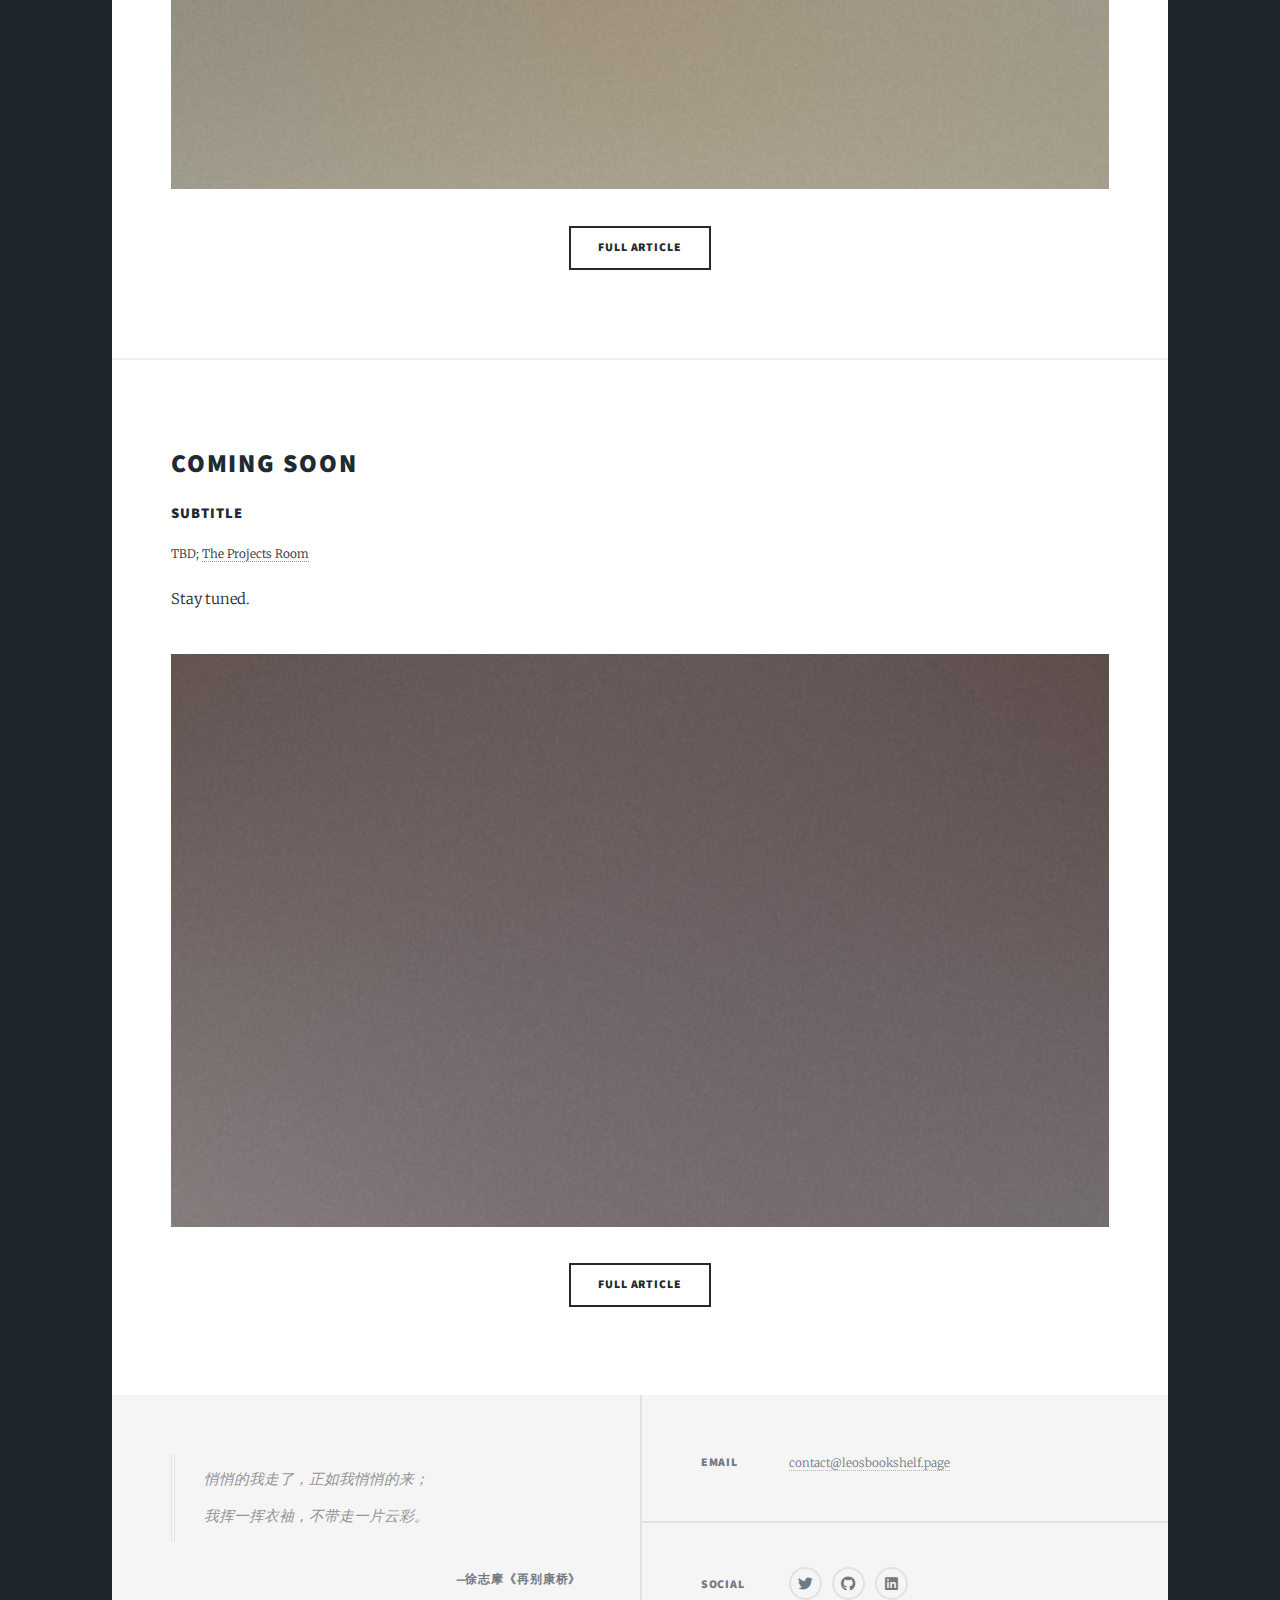
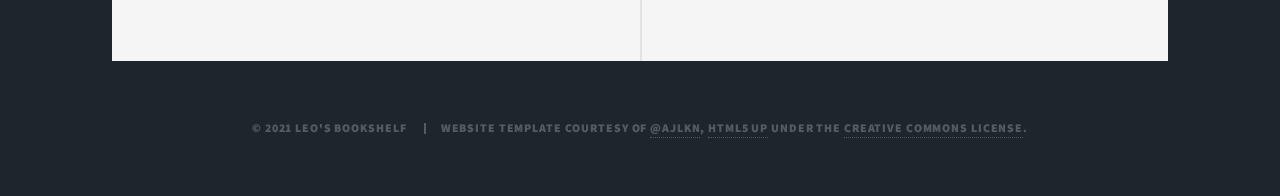
==== commit 1cedf080: "changed thought corner featured text to Sidney Lumet quote" ====
--- a/index.html
+++ b/index.html
@@ -42,6 +42,7 @@
 							<li class="the-thought-corner"><a href="the-thought-corner.html">The Thought Corner</a></li>
 							<li><a href="the-stats-wall.html">The Statistics Wall</a></li>
 							<li><a href="the-projects-room.html">The Projects Room</a></li>
+							<li><a href="assignment1.html">DATA2902 Assignment 1</a></li>
 						</ul>
 						<ul class="icons">
 							<li><a href="https://twitter.com/brazenpottle" class="icon brands fa-twitter"><span class="label">Twitter</span></a></li>
@@ -119,7 +120,7 @@
 				<!-- Footer -->
 					<footer id="footer">
 						<section class="footer-quote">
-							<!-- <form method="post" action="#">
+							<!-- <form method="post" action="#">s
 								<div class="fields">
 									<div class="field">
 										<label for="name">Name</label>
